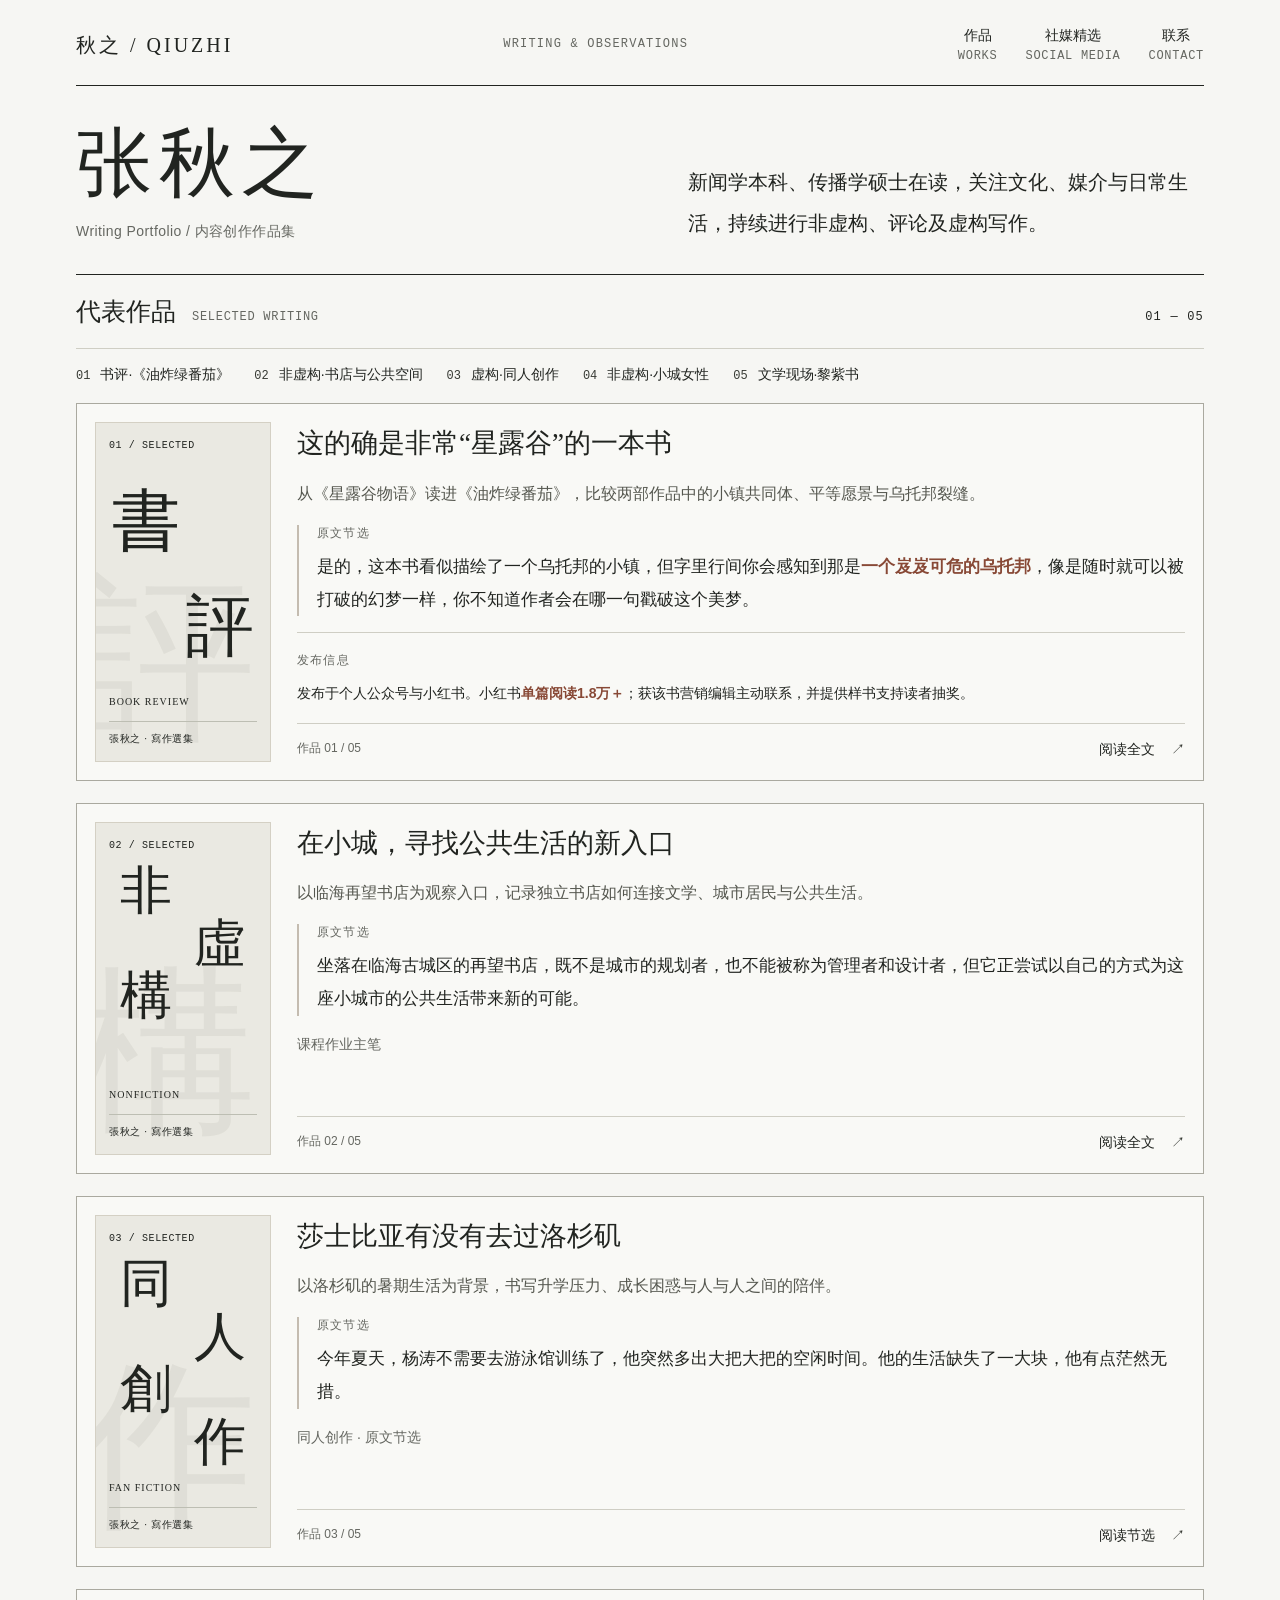
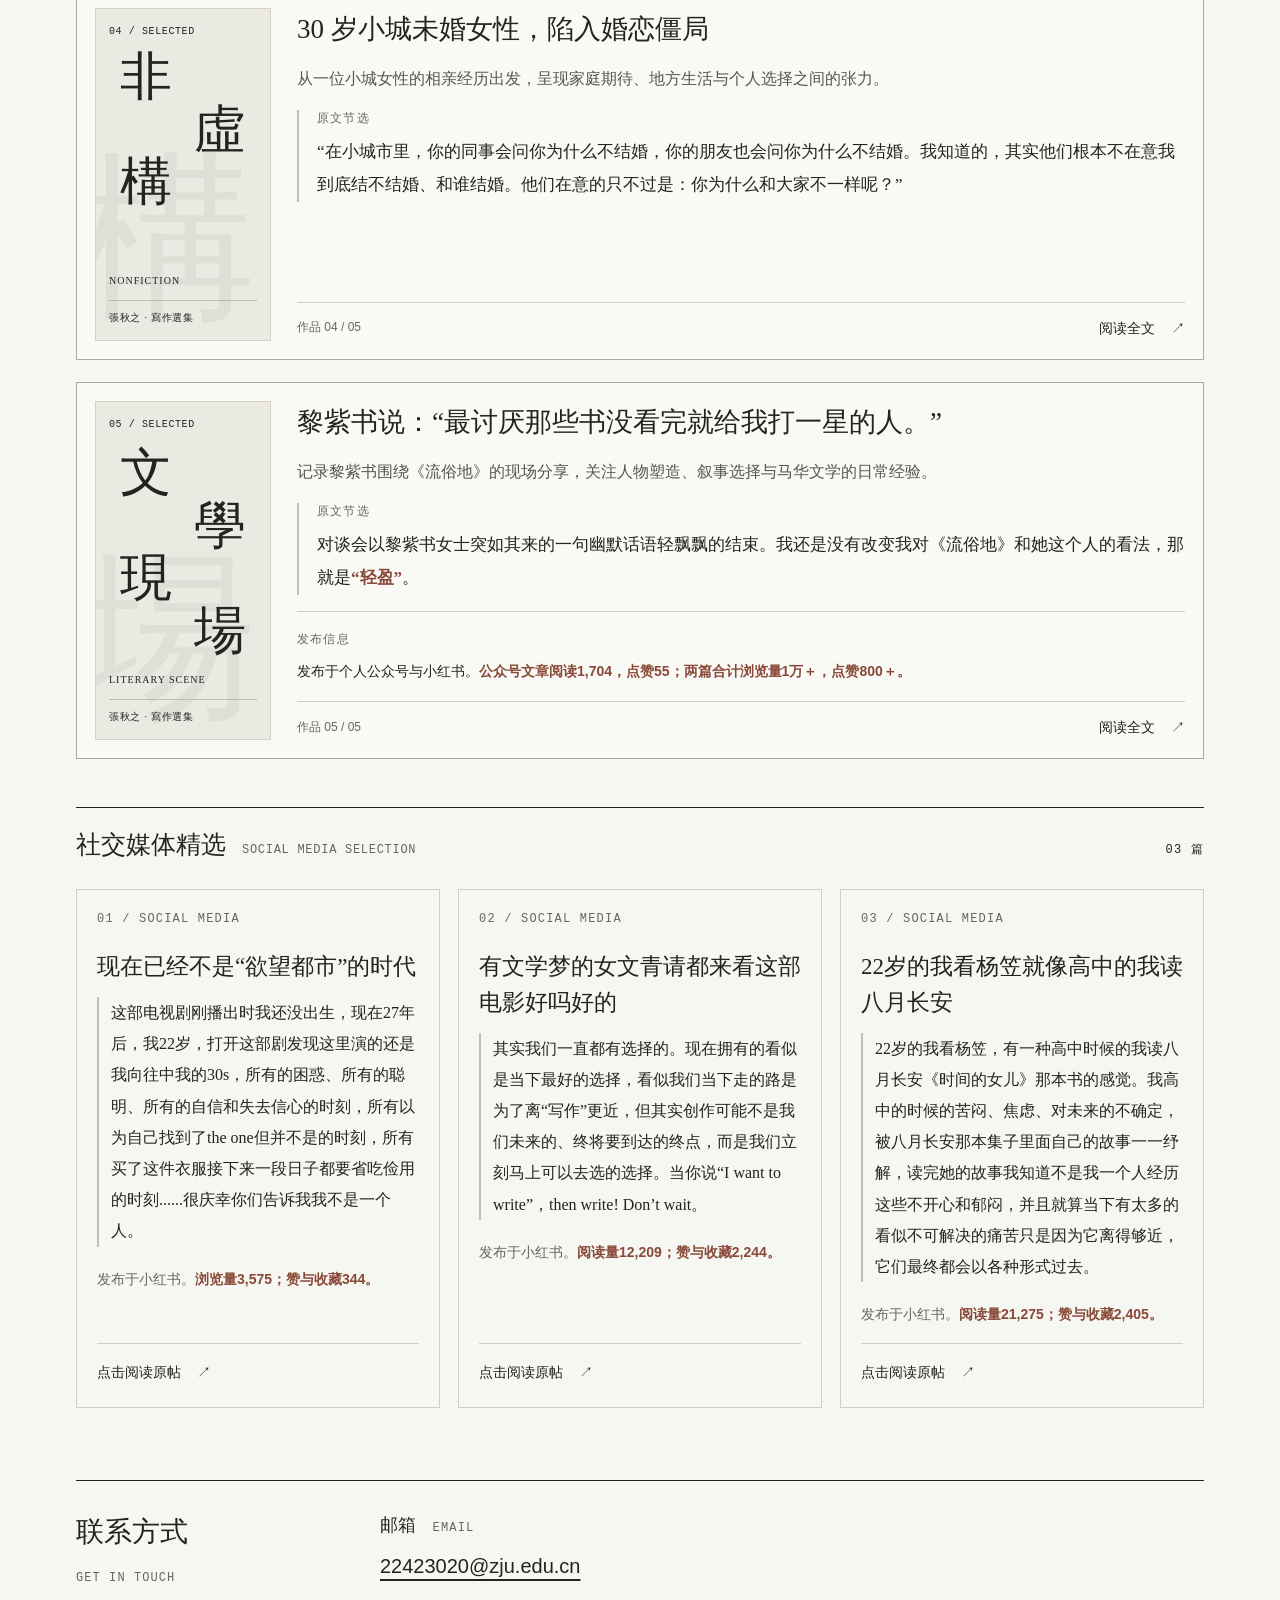
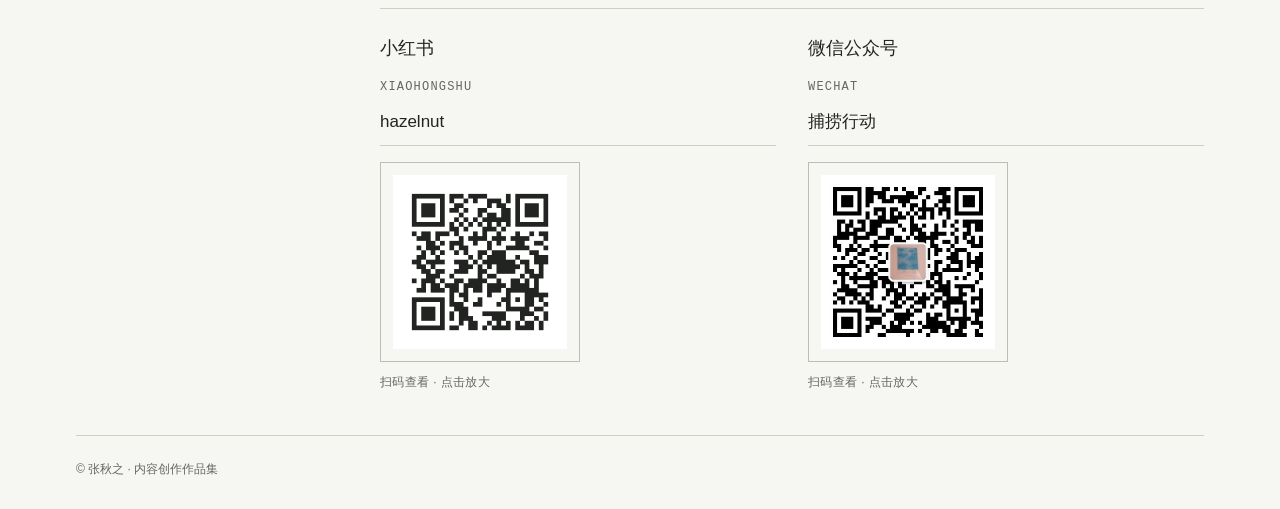
==== index.html @ 48b7fca2 "Update index.html" ====
<!doctype html>
<html lang="zh-CN"><head><meta charset="utf-8"><meta name="viewport" content="width=device-width, initial-scale=1">
<title>张秋之｜内容创作作品集</title><meta name="description" content="新闻学本科、传播学硕士在读，关注文化、媒介与日常生活，持续进行非虚构、评论及虚构写作。">
<meta name="color-scheme" content="light"><meta name="theme-color" content="#f6f6f3">
<link rel="icon" type="image/svg+xml" href="data:image/svg+xml,%3Csvg xmlns='http://www.w3.org/2000/svg' viewBox='0 0 32 32'%3E%3Crect width='32' height='32' fill='%23212420'/%3E%3Ctext x='16' y='23' font-size='23' text-anchor='middle' fill='%23f6f6f3' font-family='serif'%3E秋%3C/text%3E%3C/svg%3E">
<link rel="stylesheet" href="style.css"></head><body>
<a class="skip" href="#main">跳至正文</a><div class="shell"><header class="masthead"><a class="wordmark" href="index.html" aria-label="张秋之，首页">秋之 / QIUZHI</a>
<span class="mast-meta">WRITING &amp; OBSERVATIONS</span><nav class="header-nav" aria-label="主导航"><a href="index.html#works"><span>作品</span><span class="nav-en" lang="en">WORKS</span></a><a href="index.html#social"><span>社媒精选</span><span class="nav-en" lang="en">SOCIAL MEDIA</span></a><a href="index.html#contact"><span>联系</span><span class="nav-en" lang="en">CONTACT</span></a></nav></header>
<main id="main"><section class="hero" aria-labelledby="name"><div><h1 id="name">张秋之</h1><p class="subtitle">Writing Portfolio / 内容创作作品集</p></div><div class="hero-copy"><p class="bio">新闻学本科、传播学硕士在读，关注文化、媒介与日常生活，持续进行非虚构、评论及虚构写作。</p></div></section>
<section id="works" aria-labelledby="works-title"><div class="section-head"><h2 class="section-title" id="works-title">代表作品<span>SELECTED WRITING</span></h2><span class="micro">01 — 05</span></div>
<nav class="index-nav" aria-label="作品目录"><a href="#fried-green-tomatoes"><b>01</b>书评·《油炸绿番茄》</a><a href="#bookstore-public-space"><b>02</b>非虚构·书店与公共空间</a><a href="#fanfiction"><b>03</b>虚构·同人创作</a><a href="#small-town-women"><b>04</b>非虚构·小城女性</a><a href="#li-zishu"><b>05</b>文学现场·黎紫书</a></nav><div class="work-list"><article class="work-card" id="fried-green-tomatoes">
<div class="type-cover count-2" aria-label="書評"><span class="type-number">01 / SELECTED</span><span class="type-ghost" aria-hidden="true">評</span><div class="type-glyphs" aria-hidden="true"><span class="glyph glyph-0">書</span><span class="glyph glyph-1">評</span></div><span class="type-english">BOOK REVIEW</span><span class="type-foot">張秋之 · 寫作選集</span></div>
<div class="card-body"><h3 class="card-title"><a href="articles/fried-green-tomatoes.html">这的确是非常“星露谷”的一本书</a></h3><p class="intro">从《星露谷物语》读进《油炸绿番茄》，比较两部作品中的小镇共同体、平等愿景与乌托邦裂缝。</p><blockquote class="excerpt"><span class="micro">原文节选</span><p>是的，这本书看似描绘了一个乌托邦的小镇，但字里行间你会感知到那是<strong>一个岌岌可危的乌托邦</strong>，像是随时就可以被打破的幻梦一样，你不知道作者会在哪一句戳破这个美梦。</p></blockquote><div class="publication-info"><span class="micro">发布信息</span><p>发布于个人公众号与小红书。小红书<strong>单篇阅读1.8万＋</strong>；获该书营销编辑主动联系，并提供样书支持读者抽奖。</p></div>
<div class="card-bottom"><small>作品 01 / 05</small><a class="read-link" href="articles/fried-green-tomatoes.html">阅读全文 <span aria-hidden="true">↗</span></a></div></div></article><article class="work-card" id="bookstore-public-space">
<div class="type-cover count-3" aria-label="非虛構"><span class="type-number">02 / SELECTED</span><span class="type-ghost" aria-hidden="true">構</span><div class="type-glyphs" aria-hidden="true"><span class="glyph glyph-0">非</span><span class="glyph glyph-1">虛</span><span class="glyph glyph-2">構</span></div><span class="type-english">NONFICTION</span><span class="type-foot">張秋之 · 寫作選集</span></div>
<div class="card-body"><h3 class="card-title"><a href="articles/bookstore-public-space.html">在小城，寻找公共生活的新入口</a></h3><p class="intro">以临海再望书店为观察入口，记录独立书店如何连接文学、城市居民与公共生活。</p><blockquote class="excerpt"><span class="micro">原文节选</span><p>坐落在临海古城区的再望书店，既不是城市的规划者，也不能被称为管理者和设计者，但它正尝试以自己的方式为这座小城市的公共生活带来新的可能。</p></blockquote><p class="work-info">课程作业主笔</p>
<div class="card-bottom"><small>作品 02 / 05</small><a class="read-link" href="articles/bookstore-public-space.html">阅读全文 <span aria-hidden="true">↗</span></a></div></div></article><article class="work-card" id="fanfiction">
<div class="type-cover count-4" aria-label="同人創作"><span class="type-number">03 / SELECTED</span><span class="type-ghost" aria-hidden="true">作</span><div class="type-glyphs" aria-hidden="true"><span class="glyph glyph-0">同</span><span class="glyph glyph-1">人</span><span class="glyph glyph-2">創</span><span class="glyph glyph-3">作</span></div><span class="type-english">FAN FICTION</span><span class="type-foot">張秋之 · 寫作選集</span></div>
<div class="card-body"><h3 class="card-title"><a href="articles/fanfiction.html">莎士比亚有没有去过洛杉矶</a></h3><p class="intro">以洛杉矶的暑期生活为背景，书写升学压力、成长困惑与人与人之间的陪伴。</p><blockquote class="excerpt"><span class="micro">原文节选</span><p>今年夏天，杨涛不需要去游泳馆训练了，他突然多出大把大把的空闲时间。他的生活缺失了一大块，他有点茫然无措。</p></blockquote><p class="work-info">同人创作 · 原文节选</p>
<div class="card-bottom"><small>作品 03 / 05</small><a class="read-link" href="articles/fanfiction.html">阅读节选 <span aria-hidden="true">↗</span></a></div></div></article><article class="work-card" id="small-town-women">
<div class="type-cover count-3" aria-label="非虛構"><span class="type-number">04 / SELECTED</span><span class="type-ghost" aria-hidden="true">構</span><div class="type-glyphs" aria-hidden="true"><span class="glyph glyph-0">非</span><span class="glyph glyph-1">虛</span><span class="glyph glyph-2">構</span></div><span class="type-english">NONFICTION</span><span class="type-foot">張秋之 · 寫作選集</span></div>
<div class="card-body"><h3 class="card-title"><a href="articles/small-town-women.html">30 岁小城未婚女性，陷入婚恋僵局</a></h3><p class="intro">从一位小城女性的相亲经历出发，呈现家庭期待、地方生活与个人选择之间的张力。</p><blockquote class="excerpt"><span class="micro">原文节选</span><p>“在小城市里，你的同事会问你为什么不结婚，你的朋友也会问你为什么不结婚。我知道的，其实他们根本不在意我到底结不结婚、和谁结婚。他们在意的只不过是：你为什么和大家不一样呢？”</p></blockquote>
<div class="card-bottom"><small>作品 04 / 05</small><a class="read-link" href="articles/small-town-women.html">阅读全文 <span aria-hidden="true">↗</span></a></div></div></article><article class="work-card" id="li-zishu">
<div class="type-cover count-4" aria-label="文學現場"><span class="type-number">05 / SELECTED</span><span class="type-ghost" aria-hidden="true">場</span><div class="type-glyphs" aria-hidden="true"><span class="glyph glyph-0">文</span><span class="glyph glyph-1">學</span><span class="glyph glyph-2">現</span><span class="glyph glyph-3">場</span></div><span class="type-english">LITERARY SCENE</span><span class="type-foot">張秋之 · 寫作選集</span></div>
<div class="card-body"><h3 class="card-title"><a href="articles/li-zishu.html">黎紫书说：“最讨厌那些书没看完就给我打一星的人。”</a></h3><p class="intro">记录黎紫书围绕《流俗地》的现场分享，关注人物塑造、叙事选择与马华文学的日常经验。</p><blockquote class="excerpt"><span class="micro">原文节选</span><p>对谈会以黎紫书女士突如其来的一句幽默话语轻飘飘的结束。我还是没有改变我对《流俗地》和她这个人的看法，那就是<strong>“轻盈”</strong>。</p></blockquote><div class="publication-info"><span class="micro">发布信息</span><p>发布于个人公众号与小红书。<strong>公众号文章阅读1,704，点赞55；两篇合计浏览量1万＋，点赞800＋。</strong></p></div>
<div class="card-bottom"><small>作品 05 / 05</small><a class="read-link" href="articles/li-zishu.html">阅读全文 <span aria-hidden="true">↗</span></a></div></div></article></div></section>
<section class="social-section" id="social" aria-labelledby="social-title"><div class="section-head"><h2 class="section-title" id="social-title">社交媒体精选<span>SOCIAL MEDIA SELECTION</span></h2><span class="micro">03 篇</span></div><div class="social-grid"><article class="social-card" id="social-1"><div class="card-meta"><span class="micro">01 / SOCIAL MEDIA</span></div><h3>现在已经不是“欲望都市”的时代</h3><blockquote class="excerpt"><p>这部电视剧刚播出时我还没出生，现在27年后，我22岁，打开这部剧发现这里演的还是我向往中我的30s，所有的困惑、所有的聪明、所有的自信和失去信心的时刻，所有以为自己找到了the one但并不是的时刻，所有买了这件衣服接下来一段日子都要省吃俭用的时刻......很庆幸你们告诉我我不是一个人。</p></blockquote><p class="work-info">发布于小红书。<strong>浏览量3,575；赞与收藏344。</strong></p><div class="social-bottom"><a class="read-link" href="https://xhslink.cn/o/1ef5QkYIQeS" target="_blank" rel="noopener noreferrer">点击阅读原帖 <span aria-hidden="true">↗</span></a></div></article><article class="social-card" id="social-2"><div class="card-meta"><span class="micro">02 / SOCIAL MEDIA</span></div><h3>有文学梦的女文青请都来看这部电影好吗好的</h3><blockquote class="excerpt"><p>其实我们一直都有选择的。现在拥有的看似是当下最好的选择，看似我们当下走的路是为了离“写作”更近，但其实创作可能不是我们未来的、终将要到达的终点，而是我们立刻马上可以去选的选择。当你说“I want to write”，then write! Don’t wait。</p></blockquote><p class="work-info">发布于小红书。<strong>阅读量12,209；赞与收藏2,244。</strong></p><div class="social-bottom"><a class="read-link" href="https://xhslink.cn/o/1PI0noXpx9t" target="_blank" rel="noopener noreferrer">点击阅读原帖 <span aria-hidden="true">↗</span></a></div></article><article class="social-card" id="social-3"><div class="card-meta"><span class="micro">03 / SOCIAL MEDIA</span></div><h3>22岁的我看杨笠就像高中的我读八月长安</h3><blockquote class="excerpt"><p>22岁的我看杨笠，有一种高中时候的我读八月长安《时间的女儿》那本书的感觉。我高中的时候的苦闷、焦虑、对未来的不确定，被八月长安那本集子里面自己的故事一一纾解，读完她的故事我知道不是我一个人经历这些不开心和郁闷，并且就算当下有太多的看似不可解决的痛苦只是因为它离得够近，它们最终都会以各种形式过去。</p></blockquote><p class="work-info">发布于小红书。<strong>阅读量21,275；赞与收藏2,405。</strong></p><div class="social-bottom"><a class="read-link" href="https://xhslink.cn/o/9v8xvOxa5XK" target="_blank" rel="noopener noreferrer">点击阅读原帖 <span aria-hidden="true">↗</span></a></div></article></div></section>
<section class="contact" id="contact" aria-labelledby="contact-title"><div class="contact-heading"><h2 id="contact-title">联系方式</h2><span class="about-label">GET IN TOUCH</span></div><div class="contact-content"><div class="contact-email"><h3>邮箱 <span class="micro">EMAIL</span></h3><a class="email-link" href="mailto:22423020@zju.edu.cn">22423020@zju.edu.cn</a></div><div class="contact-socials"><figure class="contact-social"><figcaption><h3>小红书</h3><span class="micro">XIAOHONGSHU</span><p class="contact-account">hazelnut</p></figcaption><a class="qr-image" href="assets/contact/xiaohongshu.png" target="_blank" rel="noopener" aria-label="查看小红书二维码原图"><img src="assets/contact/xiaohongshu.png" alt="张秋之的小红书二维码" width="180" height="180" loading="lazy"></a><p class="qr-hint">扫码查看 · 点击放大</p></figure><figure class="contact-social"><figcaption><h3>微信公众号</h3><span class="micro">WECHAT</span><p class="contact-account">捕捞行动</p></figcaption><a class="qr-image" href="assets/contact/wechat.jpg" target="_blank" rel="noopener" aria-label="查看微信公众号二维码原图"><img src="assets/contact/wechat.jpg" alt="张秋之的微信公众号二维码" width="180" height="180" loading="lazy"></a><p class="qr-hint">扫码查看 · 点击放大</p></figure></div></div></section></main><footer><span>© 张秋之 · 内容创作作品集</span></footer></div></body></html>
---- style.css ----
/* 张秋之 · Writing Portfolio */
:root{--paper:#f6f6f3;--ink:#212420;--muted:#656761;--line:#cfcec4;--red:#373a34;--serif:"Songti SC","Noto Serif CJK SC","Source Han Serif SC","STSong",serif;--sans:"PingFang SC","Microsoft YaHei",sans-serif}
*{box-sizing:border-box}html{scroll-padding-top:24px}body{margin:0;background:var(--paper);color:var(--ink);font:16px/1.8 var(--sans);-webkit-font-smoothing:antialiased}a{color:inherit;text-decoration:none}a:hover{color:var(--red)}a:focus-visible,summary:focus-visible{outline:2px solid var(--red);outline-offset:6px}::selection{background:#d9ddce}button,a,summary{-webkit-tap-highlight-color:transparent}.shell{max-width:1240px;margin:auto;padding:0 56px}.skip{position:absolute;left:16px;top:-90px;padding:8px 14px;background:var(--ink);color:white;z-index:10}.skip:focus{top:12px}.masthead{display:flex;justify-content:space-between;gap:24px;align-items:center;border-bottom:1px solid var(--ink);padding:25px 0 20px}.wordmark{font-family:var(--serif);font-size:20px;letter-spacing:.15em}.mast-meta,.eyebrow,.micro{font:12px/1.6 "Courier New",var(--sans);letter-spacing:.1em}.mast-meta{color:var(--muted)}.header-nav{display:flex;gap:28px;font-size:14px}.hero{display:grid;grid-template-columns:1.1fr 1fr;gap:64px;padding:68px 0 61px;align-items:end}.eyebrow{color:var(--red);margin:0 0 23px}.hero h1{font-family:var(--serif);font-size:clamp(62px,7.8vw,100px);font-weight:500;line-height:1.25;letter-spacing:.09em;margin:0 0 20px}.subtitle{font-size:14px;letter-spacing:.03em;margin:0;color:var(--muted)}.hero-copy{padding-bottom:5px}.bio{font-family:var(--serif);font-size:20px;line-height:2.05;margin:0;max-width:27em}.interests{display:flex;flex-wrap:wrap;gap:18px;margin-top:28px;font-size:12px;color:var(--muted);letter-spacing:.15em}.interests span+span:before{content:"/";padding-right:18px;color:#a7a69d}.section-head{border-top:1px solid var(--ink);display:flex;align-items:baseline;justify-content:space-between;gap:24px;padding:19px 0}.section-title{font-family:var(--serif);font-size:25px;font-weight:500;margin:0}.section-title span{font-family:"Courier New",monospace;font-size:12px;letter-spacing:.06em;color:var(--muted);margin-left:16px}.index-nav{display:flex;gap:10px 24px;flex-wrap:wrap;border-top:1px solid var(--line);padding:18px 0 24px;font-size:14px}.index-nav a{display:flex;gap:10px;align-items:baseline}.index-nav b{font:12px "Courier New",monospace;color:var(--red)}.preview-note{font-size:13px;color:var(--muted);margin:0 0 22px}.preview-note span{display:inline-block;background:#e7e7e0;color:#51534b;padding:1px 7px;margin-right:8px}.work-list{display:grid;gap:28px}.work-card{border:1px solid #aaa99f;display:grid;grid-template-columns:250px minmax(0,1fr);padding:22px;gap:32px;background:#f9f9f6;scroll-margin-top:24px}.cover{min-height:310px;align-self:stretch;background:#e5e5de;display:flex;flex-direction:column;padding:20px 22px;position:relative;justify-content:space-between;border:1px solid #d4d0c4}.cover-top{display:flex;justify-content:space-between;font:12px/1.5 "Courier New",monospace;letter-spacing:.08em;color:#55574f}.cover-mark{font-family:var(--serif);font-size:120px;line-height:1.3;font-weight:400;align-self:center;color:#4b4c43}.cover-foot{border-top:1px solid #a5a498;padding-top:12px;font-size:12px;letter-spacing:.16em}.cover-2{background:#dedfdc}.cover-3{background:#e8e7e2}.cover-4{background:#e0e1df}.card-body{min-width:0;display:flex;flex-direction:column}.card-meta{display:flex;gap:16px;flex-wrap:wrap;align-items:center;font-size:12px;color:var(--muted);margin:0 0 12px}.category{color:var(--red);font-size:13px}.card-title{font-family:var(--serif);font-size:27px;font-weight:500;line-height:1.6;margin:0 0 10px;overflow-wrap:anywhere}.card-title a:hover{text-decoration:underline;text-decoration-thickness:1px;text-underline-offset:6px}.intro{font-size:15px;line-height:1.95;color:#55574f;margin:0 0 20px}.excerpt{border-left:2px solid #c4bcb0;padding-left:18px;margin:0 0 20px}.excerpt .micro{display:block;color:var(--muted);font-size:12px;margin-bottom:6px}.excerpt p{font-family:var(--serif);font-size:17px;line-height:1.95;margin:0}.work-details{border-top:1px solid var(--line);font-size:14px;color:var(--muted)}summary{cursor:pointer;padding:11px 0;list-style:none;display:flex;justify-content:space-between;align-items:center;gap:15px}summary::-webkit-details-marker{display:none}summary:after{content:"+";font:20px var(--serif);color:var(--red)}details[open] summary:after{content:"−"}.notes{display:grid;grid-template-columns:80px minmax(0,1fr);gap:10px 18px;margin:9px 0 18px;font-size:14px;line-height:1.9}.notes dt{color:var(--ink)}.notes dd{margin:0;overflow-wrap:anywhere}.card-bottom{border-top:1px solid var(--line);padding-top:13px;margin-top:auto;display:flex;justify-content:space-between;gap:14px;align-items:center}.card-bottom small{font-size:12px;color:var(--muted)}.read-link{font-size:14px;white-space:nowrap}.read-link span{margin-left:12px;color:var(--red)}.about{margin:72px 0 0;padding:30px 0 38px;border-top:1px solid var(--ink);display:grid;grid-template-columns:250px minmax(0,1fr);gap:54px}.about h2{font:500 28px/1.5 var(--serif);margin:0 0 9px}.about .bio{font-size:18px}.about-label{color:var(--muted);font:12px "Courier New",monospace;letter-spacing:.09em}footer{display:flex;justify-content:space-between;gap:20px;border-top:1px solid var(--line);padding:23px 0 28px;font-size:12px;color:var(--muted)}.back-link{font-size:14px}.reader{max-width:760px;margin:0 auto;padding:55px 0 70px}.reader-head{border-bottom:1px solid var(--line);padding-bottom:29px}.reader h1{font:500 clamp(29px,4.2vw,43px)/1.55 var(--serif);margin:16px 0;overflow-wrap:anywhere}.reader .deck{font:19px/2 var(--serif);color:var(--muted);margin:0}.reader-meta{margin:28px 0;padding:22px 24px;background:#eeede7}.reader-meta .notes{margin:0}.reader-section{margin:36px 0}.reader-section h2{font:500 23px/1.6 var(--serif);margin:0 0 20px}.prose{font-family:var(--serif);font-size:19px;line-height:2.05;overflow-wrap:anywhere;line-break:strict;text-align:justify}.prose p{margin:0 0 1.5em}.empty-text{color:var(--muted);font:16px/2 var(--sans);border-left:2px solid var(--line);padding-left:20px}.reader-end{display:flex;justify-content:space-between;flex-wrap:wrap;gap:16px;border-top:1px solid var(--line);padding-top:24px;margin-top:48px;font-size:14px}.external-link{display:inline-block;border-bottom:1px solid var(--red);font-size:15px;color:var(--red);margin-top:14px}
@media(min-width:1400px){.hero{padding-top:78px;padding-bottom:73px}}
@media(max-width:900px){.shell{padding:0 30px}.mast-meta{display:none}.hero{gap:36px;padding:50px 0}.bio{font-size:18px}.work-card{grid-template-columns:190px minmax(0,1fr);gap:24px;padding:18px}.cover{min-height:300px;padding:16px}.cover-mark{font-size:98px}.card-title{font-size:24px}.about{grid-template-columns:190px minmax(0,1fr);gap:42px}.section-title span{display:block;margin:5px 0 0}}
@media(max-width:620px){.shell{padding:0 22px}.masthead{padding:19px 0 16px}.header-nav{gap:20px;font-size:13px}.wordmark{font-size:18px}.hero{grid-template-columns:1fr;gap:28px;padding:38px 0 36px}.hero h1{font-size:64px;margin-bottom:15px}.eyebrow{margin-bottom:17px}.subtitle{font-size:13px}.hero-copy{padding:0}.bio{font-size:17px;line-height:2}.interests{margin-top:17px}.section-head{align-items:center;padding:17px 0}.section-title{font-size:23px}.index-nav{display:grid;grid-template-columns:1fr 1.5fr;gap:10px 13px;font-size:12px;padding:15px 0 20px}.index-nav a{gap:6px}.preview-note{font-size:12px;line-height:1.9}.work-list{gap:22px}.work-card{grid-template-columns:1fr;padding:16px;gap:20px}.cover{min-height:0;height:155px;padding:14px 18px;display:grid;grid-template-columns:1fr 100px;grid-template-rows:1fr 1fr;gap:14px}.cover-top{display:block;align-self:start}.cover-top span{display:block;margin-bottom:5px}.cover-mark{grid-column:2;grid-row:1/3;font-size:88px;text-align:center}.cover-foot{align-self:end;font-size:11px;padding-top:8px}.card-meta{margin-bottom:9px;gap:10px}.card-title{font-size:24px;line-height:1.55}.intro{font-size:14px;margin-bottom:18px}.excerpt p{font-size:16px}.excerpt{padding-left:14px}.work-details{font-size:13px}.notes{grid-template-columns:1fr;gap:3px;font-size:14px}.notes dd{margin-bottom:10px}.card-bottom{padding-top:12px}.card-bottom small{font-size:11px}.read-link{font-size:13px}.read-link span{margin-left:5px}.about{grid-template-columns:1fr;gap:22px;margin-top:45px;padding:25px 0 30px}.about .bio{font-size:17px}footer{font-size:11px;flex-wrap:wrap;gap:10px}.reader{padding:33px 0 44px}.reader .deck{font-size:17px}.reader-meta{padding:18px}.reader .notes dt{margin-top:5px}.prose{font-size:18px;line-height:2}.reader h1{font-size:30px}.reader-end{font-size:13px}}
@media(prefers-reduced-motion:reduce){html{scroll-behavior:auto}}
@media print{body{background:white;color:black}.shell{max-width:none;padding:0}.header-nav,.index-nav,.skip,.read-link,.back-link,.reader-end{display:none}.hero{padding:24px 0}.work-card{break-inside:avoid}.reader{max-width:none;padding:20px 0}.prose{font-size:12pt}.reader-meta{background:none}footer{font-size:9pt}}

/* 联系方式：保留二维码原图与留白，不裁切。 */
.contact{margin-top:72px;padding:30px 0 42px;border-top:1px solid var(--ink);display:grid;grid-template-columns:250px minmax(0,1fr);gap:54px}.contact h2{font:500 28px/1.5 var(--serif);margin:0 0 9px}.contact h3{font:500 18px/1.6 var(--serif);margin:0 0 8px}.contact-email{padding-bottom:24px;border-bottom:1px solid var(--line)}.contact-email h3 .micro{margin-left:12px;color:var(--muted)}.email-link{font-size:20px;text-decoration:underline;text-underline-offset:6px;overflow-wrap:anywhere}.contact-pending{color:var(--muted);font-size:16px;margin:0}.contact-socials{display:grid;grid-template-columns:repeat(2,minmax(0,1fr));gap:32px;margin-top:25px}.contact-social{margin:0;min-width:0}.contact-social figcaption{margin-bottom:16px}.contact-social figcaption .micro{color:var(--muted)}.qr-image,.qr-placeholder{width:180px;max-width:100%;aspect-ratio:1;border:1px solid var(--line);background:white;display:flex;align-items:center;justify-content:center}.qr-image img{display:block;width:100%;height:100%;object-fit:contain}.qr-placeholder{background:transparent;color:var(--muted);font-size:14px}.qr-hint{margin:10px 0 0;font-size:12px;color:var(--muted)}
@media(max-width:900px){.contact{grid-template-columns:190px minmax(0,1fr);gap:42px}.contact-socials{gap:20px}}
@media(max-width:620px){.contact{grid-template-columns:1fr;gap:24px;margin-top:45px;padding:25px 0 30px}.contact-socials{gap:18px}.contact h3{font-size:17px}.contact .micro{font-size:12px}.email-link{font-size:18px}.qr-placeholder{font-size:12px}}

/* 双语顶部导航 */
.header-nav a{display:flex;flex-direction:column;align-items:center;gap:2px;line-height:1.5}.header-nav .nav-en{font:12px/1.4 "Courier New",monospace;letter-spacing:.06em;color:var(--muted)}

/* 在现有出版物版式上压缩首屏，主文案字号不缩小。 */
.hero{padding:32px 0 30px;gap:44px}.hero h1{font-size:clamp(54px,6vw,76px);margin-bottom:10px;line-height:1.2}.hero-copy{padding-bottom:0}.section-head{padding:14px 0}.index-nav{gap:10px 24px;padding:13px 0 16px}.preview-note{margin-bottom:16px}.work-list{gap:22px}.work-card{grid-template-columns:176px minmax(0,1fr);gap:26px;padding:18px}.cover{min-height:220px;padding:16px}.cover-top{display:block;font-size:12px}.cover-top span{display:block}.cover-top span+span{margin-top:5px}.cover-mark{font-size:84px}.cover-foot{font-size:12px;letter-spacing:.06em}.cover-5{background:#e5e3dc}.card-title{margin-bottom:12px}.card-meta{margin-bottom:8px}.card-body .intro{font-size:16px;margin-bottom:16px}.card-body .excerpt{margin-bottom:16px}.card-body .excerpt p{font-size:17px}.work-info{font-size:14px;line-height:1.8;color:var(--muted);margin:0 0 16px}.reading-unavailable{font-size:13px;color:var(--muted)}.social-section{margin-top:48px}.social-grid{display:grid;grid-template-columns:repeat(3,minmax(0,1fr));gap:18px;margin-top:8px}.social-card{display:flex;flex-direction:column;min-height:180px;border:1px solid var(--line);padding:20px}.social-card>.micro{color:var(--muted)}.social-card h3{font:500 23px/1.55 var(--serif);margin:12px 0}.social-card .intro{font-size:16px}.social-card .excerpt{padding-left:12px}.social-card .excerpt p{font-size:16px}.social-bottom{margin-top:auto;padding-top:14px;border-top:1px solid var(--line)}.prose strong,.excerpt strong{font-weight:700}.prose figure{margin:28px 0}.prose img{display:block;max-width:100%;height:auto;margin:auto}.prose figcaption{font:14px/1.8 var(--sans);color:var(--muted);text-align:center;margin-top:10px}.prose h2{font-size:26px}.prose h3{font-size:22px}.reader-head .card-meta{margin-top:28px}
@media(max-width:900px){.hero{gap:28px;padding:28px 0}.work-card{grid-template-columns:150px minmax(0,1fr);gap:22px}.cover{padding:13px;min-height:210px}.cover-mark{font-size:76px}.social-grid{gap:12px}.social-card{padding:16px}}
@media(max-width:620px){.hero{gap:18px;padding:24px 0}.hero h1{font-size:54px;margin-bottom:10px}.hero .bio{font-size:17px;line-height:1.9}.index-nav{display:flex;gap:8px 18px;font-size:13px;padding:12px 0}.section-title span{display:inline-block;margin:0 0 0 10px;font-size:12px}.section-head{gap:12px}.section-title{font-size:22px}.preview-note{line-height:1.7;margin-bottom:14px}.work-card{grid-template-columns:1fr;padding:15px;gap:16px}.cover{height:90px;min-height:0;padding:10px 14px;grid-template-columns:1fr 65px;gap:6px}.cover-top{font-size:12px}.cover-top span+span{margin-top:2px}.cover-mark{font-size:58px}.cover-foot{font-size:12px;padding-top:4px;letter-spacing:0}.card-title{font-size:24px;margin-bottom:10px}.social-grid{grid-template-columns:1fr;gap:14px}.social-card{min-height:130px;padding:18px}.social-section{margin-top:36px}.social-section .section-title span{display:block;margin:4px 0 0}.contact{margin-top:36px}}

.prose{white-space:normal}.prose p{white-space:pre-wrap}.prose em{font-style:italic}.prose img{width:auto;height:auto;max-height:900px}.prose figure a{display:block}.source-caption,.selection-note{font:14px/1.9 var(--sans);color:var(--muted)}.source-caption{text-align:center}.reader h1 strong{font-weight:700}.reader .card-meta{font-size:14px}.reader .prose h2{margin-top:2em;margin-bottom:1em}.reader .prose h2:first-child{margin-top:0}.reader-section>h2{color:var(--muted);font:14px/1.6 var(--sans);letter-spacing:.08em;margin-bottom:28px}.prose figcaption{white-space:pre-wrap}
@media(max-width:360px){.masthead{gap:12px}.wordmark{font-size:14px;letter-spacing:.08em;white-space:nowrap}.header-nav{gap:14px}}

.publication-info{border-top:1px solid var(--line);padding-top:12px;margin-bottom:16px}.publication-info>.micro{color:var(--muted)}.publication-info p{margin:6px 0 0;font:14px/1.9 var(--sans);color:var(--ink)}.publication-info strong{font-weight:600}

/* Short editorial cover titles and warm emphasis for existing bold text. */
.cover-mark{font-size:56px;letter-spacing:.06em;white-space:nowrap}
.prose strong,.excerpt strong,.publication-info strong,.reader-meta strong{font-weight:700;color:#884936}
@media(max-width:900px){.cover-mark{font-size:48px}}
@media(max-width:620px){.cover-mark{font-size:28px;letter-spacing:.04em}}

/* Approved editorial category covers. */
.type-cover{position:relative;overflow:hidden;min-height:290px;align-self:stretch;border:1px solid #d4d0c4;background:#eae9e2;color:var(--ink)}
.type-number{position:absolute;top:15px;left:13px;font:10px/1.5 "Courier New",monospace;letter-spacing:.06em;z-index:2}
.type-ghost{position:absolute;font:180px/1 var(--serif);color:rgba(80,82,71,.07);left:-20px;bottom:10px;user-select:none}
.type-glyphs{position:absolute;top:55px;left:10px;right:10px;height:215px;font-family:var(--serif);font-weight:500}
.glyph{position:absolute;font-size:78px;line-height:1.1}.glyph-0{left:4px;top:0}.glyph-1{right:0;top:90px}
.type-english{position:absolute;left:16px;bottom:54px;font:10px/1.4 Georgia,serif;letter-spacing:.1em;z-index:2}.type-foot{position:absolute;left:13px;right:13px;bottom:14px;border-top:1px solid #bdbeb3;padding-top:9px;font-size:10px;letter-spacing:.06em}
.count-3 .glyph{font-size:61px}.count-3 .glyph-0{left:0;top:0}.count-3 .glyph-1{right:0;top:62px}.count-3 .glyph-2{left:9px;top:132px}
.count-4 .glyph{font-size:55px}.count-4 .glyph-0{left:0;top:0}.count-4 .glyph-1{right:0;top:42px}.count-4 .glyph-2{left:4px;top:93px}.count-4 .glyph-3{right:0;top:141px}
@media(max-width:900px) and (min-width:621px){.glyph{font-size:65px}.count-3 .glyph{font-size:55px}.count-4 .glyph{font-size:49px}}
@media(max-width:620px){.type-cover{height:146px;min-height:0}.type-number{top:12px;left:12px}.type-glyphs{left:auto;right:16px;top:14px;width:148px;height:110px}.glyph{font-size:58px}.glyph-0{left:0;top:0}.glyph-1{right:0;top:47px}.type-english{left:12px;bottom:55px;max-width:95px}.type-foot{bottom:12px;left:12px;right:auto}.type-ghost{font-size:130px;left:12px;bottom:-15px}.count-3 .glyph{font-size:45px}.count-3 .glyph-0{left:0;top:0}.count-3 .glyph-1{left:47px;top:29px}.count-3 .glyph-2{left:95px;top:60px}.count-4 .glyph{font-size:40px}.count-4 .glyph-0{left:0;top:0}.count-4 .glyph-1{left:43px;top:18px}.count-4 .glyph-2{left:65px;top:57px}.count-4 .glyph-3{left:109px;top:75px}}
/* Each cover element has its own row; staggered glyphs stay inside their track. */
.type-cover{display:grid;grid-template-rows:auto minmax(210px,1fr) auto auto;gap:12px;padding:15px 13px;min-height:330px}
.type-number,.type-english,.type-foot{position:relative;inset:auto;z-index:2}
.type-glyphs{position:relative;inset:auto;height:210px;min-width:0;align-self:center;display:grid;grid-template-columns:1fr 1fr;grid-template-rows:repeat(4,1fr)}
.type-glyphs .glyph{position:static;inset:auto;line-height:1;font-size:68px;align-self:center;justify-self:center}
.type-glyphs .glyph-0{grid-column:1;grid-row:1/3}.type-glyphs .glyph-1{grid-column:2;grid-row:3/5}
.count-3 .type-glyphs,.count-4 .type-glyphs{grid-template-rows:repeat(4,1fr)}
.count-3 .type-glyphs .glyph,.count-4 .type-glyphs .glyph{font-size:52px}
.count-3 .glyph-0,.count-4 .glyph-0{grid-column:1;grid-row:1}.count-3 .glyph-1,.count-4 .glyph-1{grid-column:2;grid-row:2}.count-3 .glyph-2,.count-4 .glyph-2{grid-column:1;grid-row:3}.count-4 .glyph-3{grid-column:2;grid-row:4}
.type-english{font-size:10px;max-width:none;line-height:1.5}.type-foot{font-size:10px;line-height:1.5;padding-top:9px}.type-ghost{pointer-events:none;z-index:0}
@media(max-width:900px) and (min-width:621px){.type-glyphs .glyph{font-size:57px}.count-3 .type-glyphs .glyph,.count-4 .type-glyphs .glyph{font-size:47px}}
@media(max-width:620px){.type-cover{height:auto;min-height:0;grid-template-columns:1fr;grid-template-rows:auto 104px auto auto;gap:9px;padding:12px}.type-glyphs{width:100%;height:104px;grid-template-columns:repeat(4,1fr);grid-template-rows:1fr 1fr}.type-glyphs .glyph{font-size:44px}.type-glyphs .glyph-0{grid-column:2;grid-row:1}.type-glyphs .glyph-1{grid-column:3;grid-row:2}.count-3 .type-glyphs,.count-4 .type-glyphs{grid-template-rows:1fr 1fr}.count-3 .type-glyphs .glyph,.count-4 .type-glyphs .glyph{font-size:40px}.count-3 .glyph-0,.count-4 .glyph-0{grid-column:1;grid-row:1}.count-3 .glyph-1,.count-4 .glyph-1{grid-column:2;grid-row:2}.count-3 .glyph-2,.count-4 .glyph-2{grid-column:3;grid-row:1}.count-4 .glyph-3{grid-column:4;grid-row:2}.type-number,.type-english,.type-foot{inset:auto;max-width:none}.type-foot{padding-top:8px}}

/* Approved reading layout, limited to the first and third articles. */
.reader.reading-refined{max-width:720px;margin-inline:auto}.reading-refined .reader-head{max-width:700px}.reading-refined .prose{max-width:680px;margin-inline:auto;font-size:18px;line-height:2.05}.reading-refined .prose p{margin:0 0 1.25em}.reading-refined .prose figure{max-width:480px;margin:24px auto 28px}.reading-refined .prose figure a{display:block}.reading-refined .prose img{display:block;width:auto;height:auto;max-width:100%;max-height:380px;object-fit:contain;margin:0 auto}.reading-refined .prose figcaption{font-size:13px;line-height:1.8;margin-top:9px}.reader.reading-refined .prose h2{font-size:25px;line-height:1.6;margin-top:1.8em;margin-bottom:.8em}.reader.reading-refined .prose h3{font-size:21px;line-height:1.7}
@media(max-width:620px){.reading-refined .prose{font-size:18px;line-height:2}.reading-refined .prose figure{max-width:100%;margin:20px auto 24px}.reading-refined .prose img{max-height:260px;max-width:100%}.reader.reading-refined h1{font-size:28px;line-height:1.55}.reader.reading-refined .deck{line-height:1.9}}

/* Text-led social posts retain the original page artwork at a readable width. */
.original-image-article .prose{max-width:620px;margin-inline:auto}.original-image-article .prose figure{margin:20px auto}.original-image-article .prose img{width:100%;height:auto;max-height:none}.original-image-article .reader-section{margin-top:28px}

.post-qr{margin:0;display:flex;align-items:center;gap:14px}.post-qr img{display:block;width:112px;height:112px;object-fit:contain;background:white}.post-qr figcaption{font-size:12px;line-height:1.8;color:var(--muted)}

.post-qr-pending{flex:0 0 112px;width:112px;height:112px;border:1px dashed var(--line);display:flex;align-items:center;justify-content:center;color:var(--muted);font-size:12px;background:var(--paper)}

/* Matched contact frames; original WeChat code and avatar remain intact. */
.contact .qr-image{width:200px;padding:12px;background:var(--paper);border:1px solid #bdbeb3}.contact .qr-image img{background:#fff;image-rendering:auto}.contact-social figcaption{border-bottom:1px solid var(--line);padding-bottom:10px}.contact .qr-hint{letter-spacing:.03em}
@media(max-width:620px){.contact .qr-image{padding:8px;width:180px}}

/* Three bilingual navigation items remain readable on small screens. */
@media(max-width:620px){.masthead{flex-wrap:wrap;gap:14px}.header-nav{gap:18px;flex-wrap:wrap}.header-nav a{white-space:nowrap}.header-nav .nav-en{font-size:10px}}

.contact-account{font:17px/1.6 var(--sans);margin:8px 0 0;color:var(--ink)}.social-card .work-info strong{font-weight:700;color:#884936}
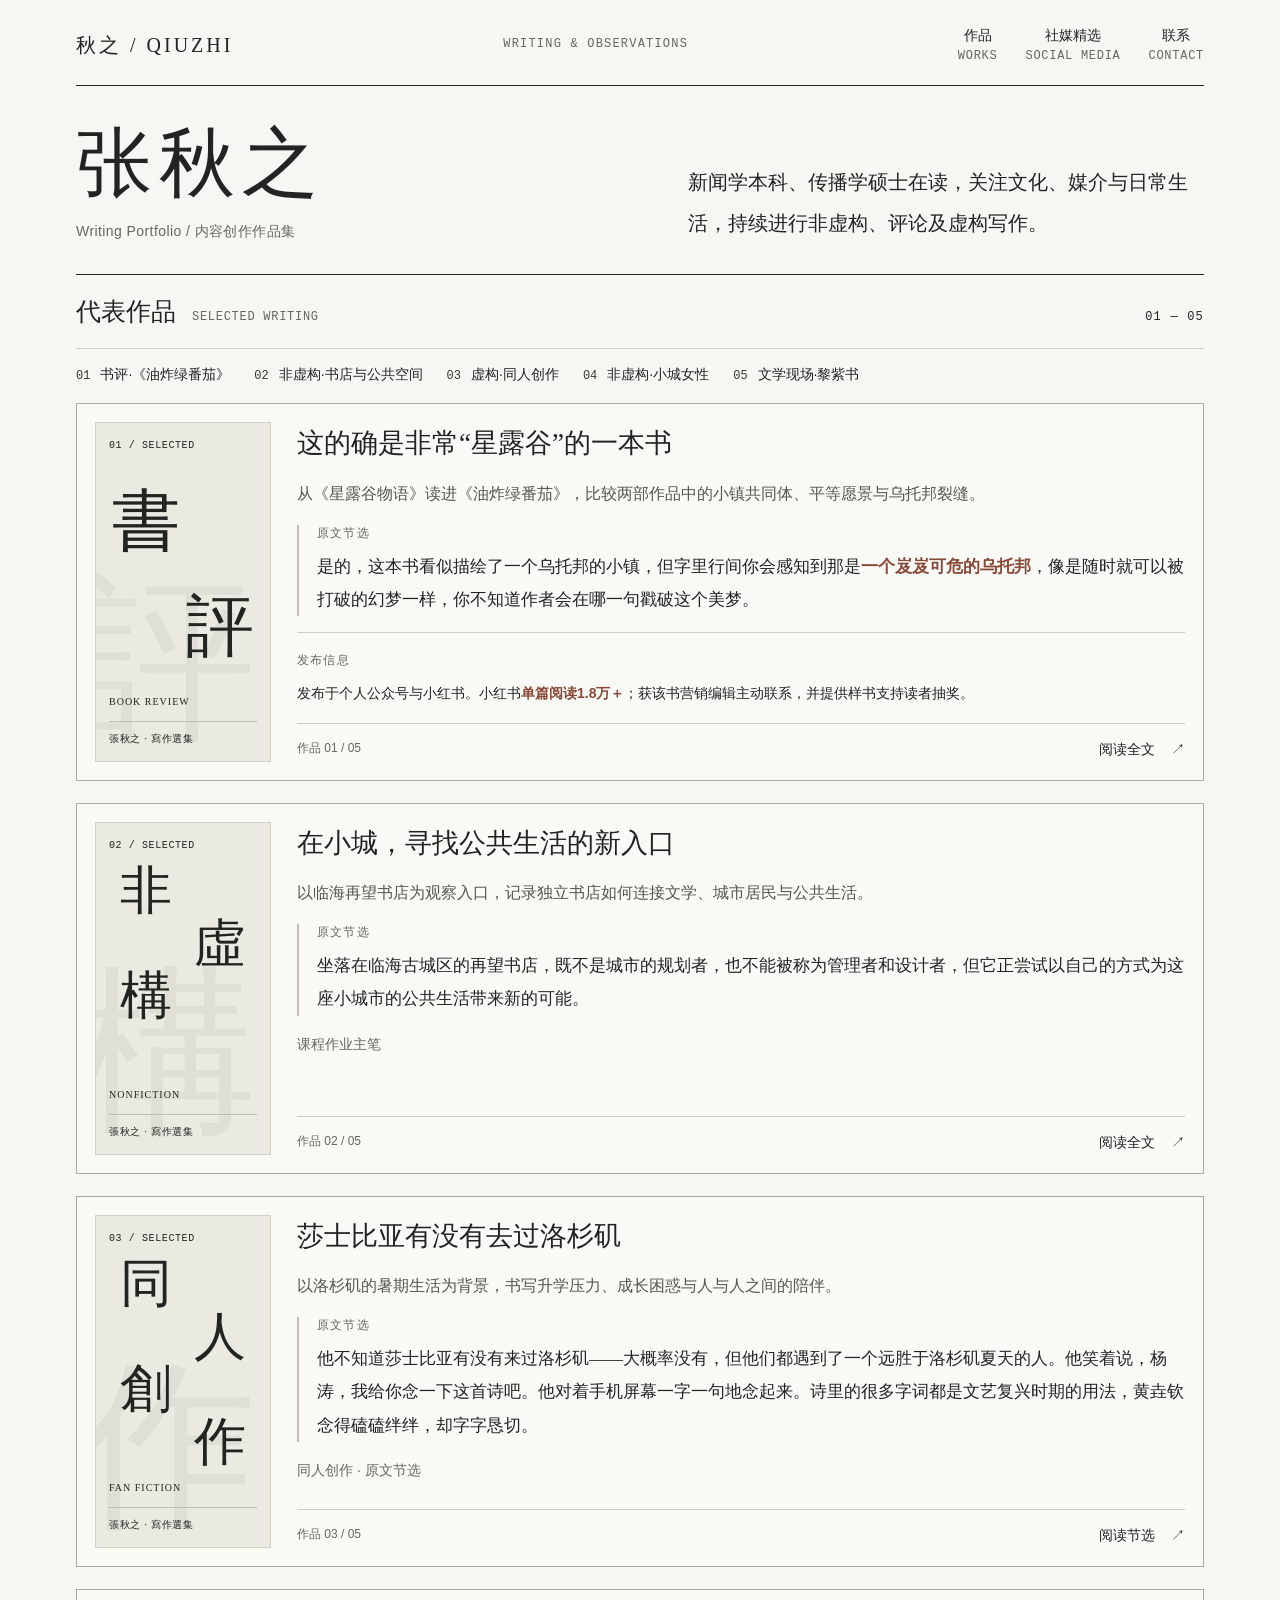
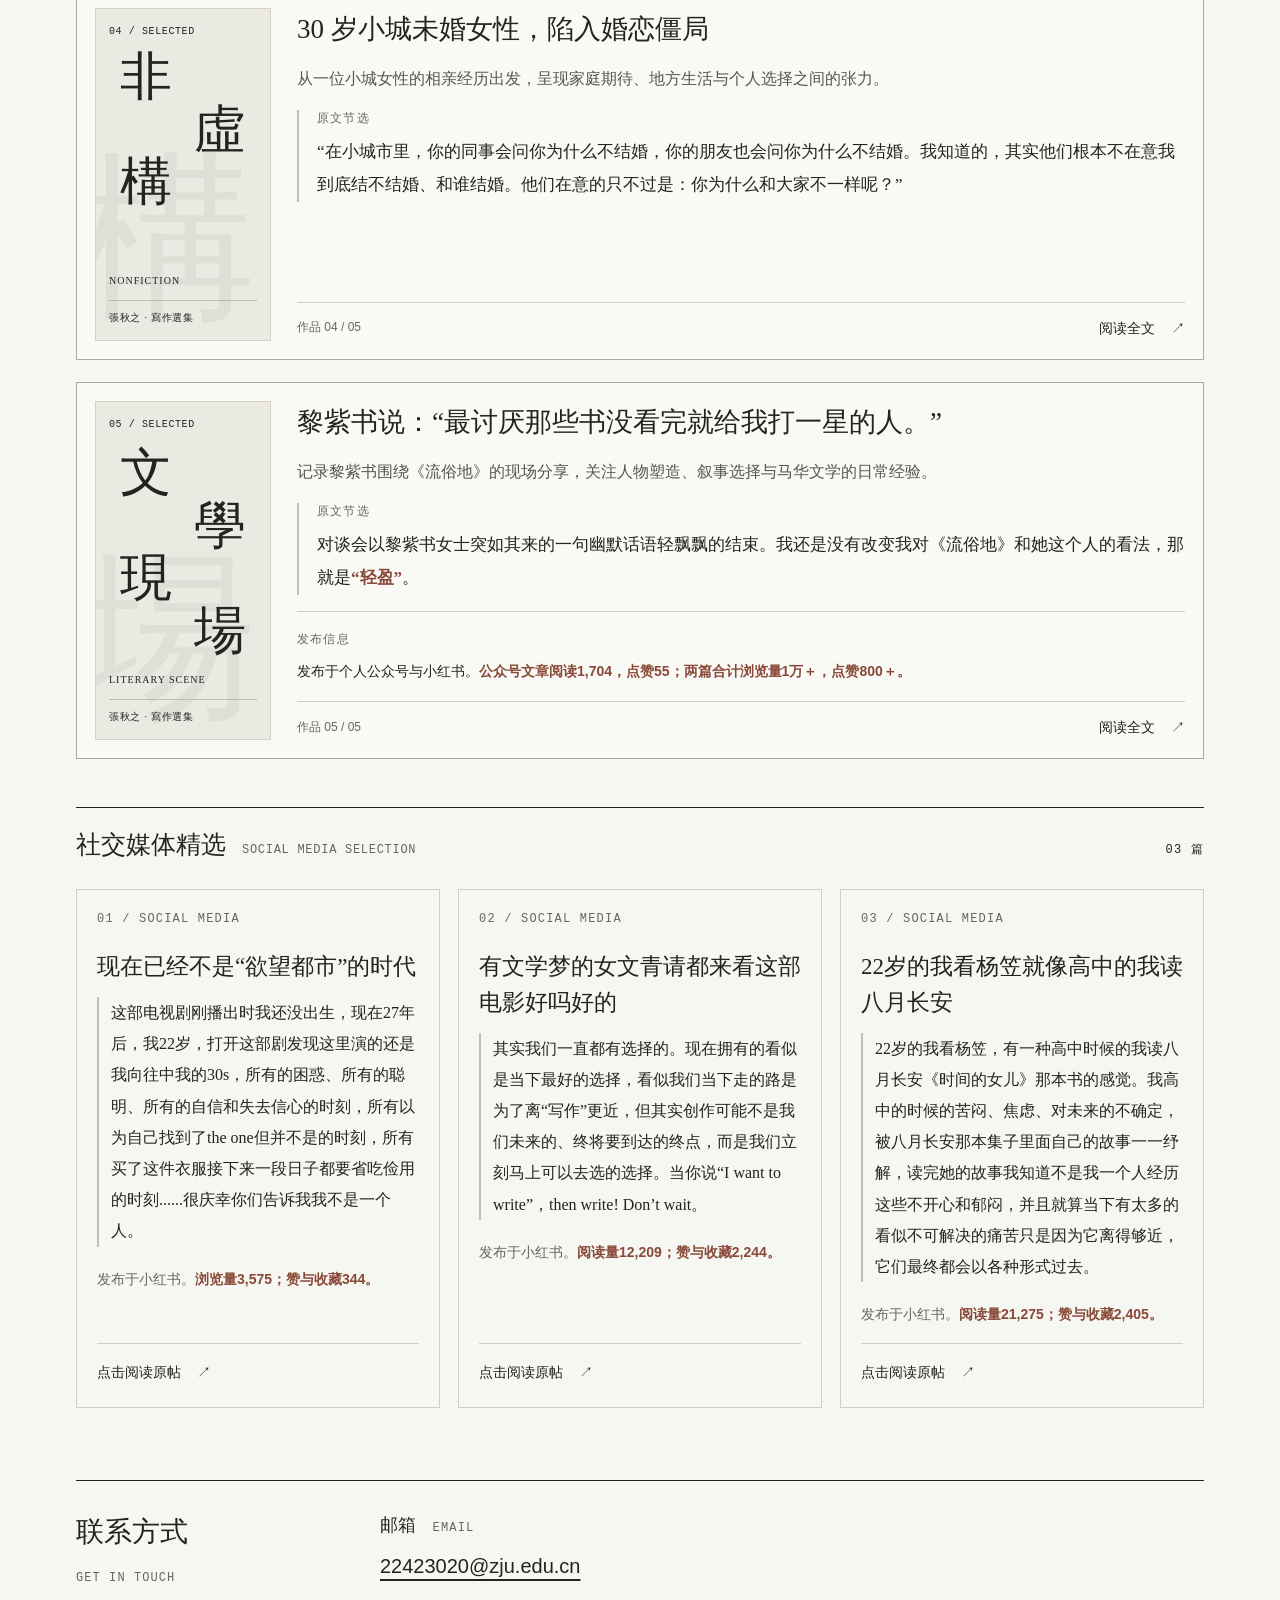
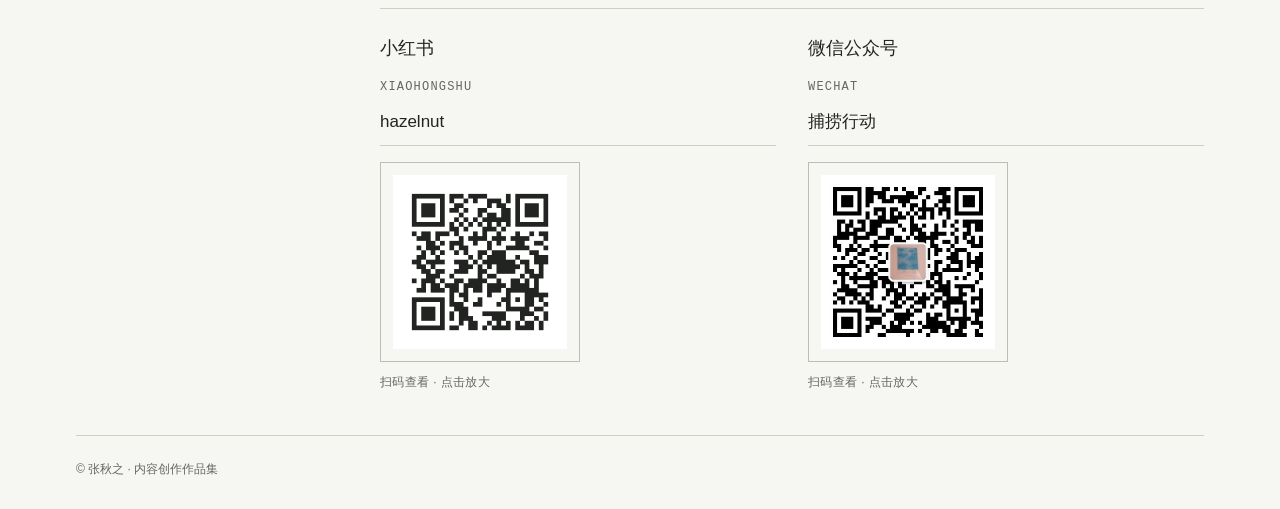
==== commit e3af88d0: "Update index.html" ====
--- a/index.html
+++ b/index.html
@@ -16,7 +16,7 @@
 <div class="card-body"><h3 class="card-title"><a href="articles/bookstore-public-space.html">在小城，寻找公共生活的新入口</a></h3><p class="intro">以临海再望书店为观察入口，记录独立书店如何连接文学、城市居民与公共生活。</p><blockquote class="excerpt"><span class="micro">原文节选</span><p>坐落在临海古城区的再望书店，既不是城市的规划者，也不能被称为管理者和设计者，但它正尝试以自己的方式为这座小城市的公共生活带来新的可能。</p></blockquote><p class="work-info">课程作业主笔</p>
 <div class="card-bottom"><small>作品 02 / 05</small><a class="read-link" href="articles/bookstore-public-space.html">阅读全文 <span aria-hidden="true">↗</span></a></div></div></article><article class="work-card" id="fanfiction">
 <div class="type-cover count-4" aria-label="同人創作"><span class="type-number">03 / SELECTED</span><span class="type-ghost" aria-hidden="true">作</span><div class="type-glyphs" aria-hidden="true"><span class="glyph glyph-0">同</span><span class="glyph glyph-1">人</span><span class="glyph glyph-2">創</span><span class="glyph glyph-3">作</span></div><span class="type-english">FAN FICTION</span><span class="type-foot">張秋之 · 寫作選集</span></div>
-<div class="card-body"><h3 class="card-title"><a href="articles/fanfiction.html">莎士比亚有没有去过洛杉矶</a></h3><p class="intro">以洛杉矶的暑期生活为背景，书写升学压力、成长困惑与人与人之间的陪伴。</p><blockquote class="excerpt"><span class="micro">原文节选</span><p>今年夏天，杨涛不需要去游泳馆训练了，他突然多出大把大把的空闲时间。他的生活缺失了一大块，他有点茫然无措。</p></blockquote><p class="work-info">同人创作 · 原文节选</p>
+<div class="card-body"><h3 class="card-title"><a href="articles/fanfiction.html">莎士比亚有没有去过洛杉矶</a></h3><p class="intro">以洛杉矶的暑期生活为背景，书写升学压力、成长困惑与人与人之间的陪伴。</p><blockquote class="excerpt"><span class="micro">原文节选</span><p>他不知道莎士比亚有没有来过洛杉矶——大概率没有，但他们都遇到了一个远胜于洛杉矶夏天的人。他笑着说，杨涛，我给你念一下这首诗吧。他对着手机屏幕一字一句地念起来。诗里的很多字词都是文艺复兴时期的用法，黄垚钦念得磕磕绊绊，却字字恳切。</p></blockquote><p class="work-info">同人创作 · 原文节选</p>
 <div class="card-bottom"><small>作品 03 / 05</small><a class="read-link" href="articles/fanfiction.html">阅读节选 <span aria-hidden="true">↗</span></a></div></div></article><article class="work-card" id="small-town-women">
 <div class="type-cover count-3" aria-label="非虛構"><span class="type-number">04 / SELECTED</span><span class="type-ghost" aria-hidden="true">構</span><div class="type-glyphs" aria-hidden="true"><span class="glyph glyph-0">非</span><span class="glyph glyph-1">虛</span><span class="glyph glyph-2">構</span></div><span class="type-english">NONFICTION</span><span class="type-foot">張秋之 · 寫作選集</span></div>
 <div class="card-body"><h3 class="card-title"><a href="articles/small-town-women.html">30 岁小城未婚女性，陷入婚恋僵局</a></h3><p class="intro">从一位小城女性的相亲经历出发，呈现家庭期待、地方生活与个人选择之间的张力。</p><blockquote class="excerpt"><span class="micro">原文节选</span><p>“在小城市里，你的同事会问你为什么不结婚，你的朋友也会问你为什么不结婚。我知道的，其实他们根本不在意我到底结不结婚、和谁结婚。他们在意的只不过是：你为什么和大家不一样呢？”</p></blockquote>
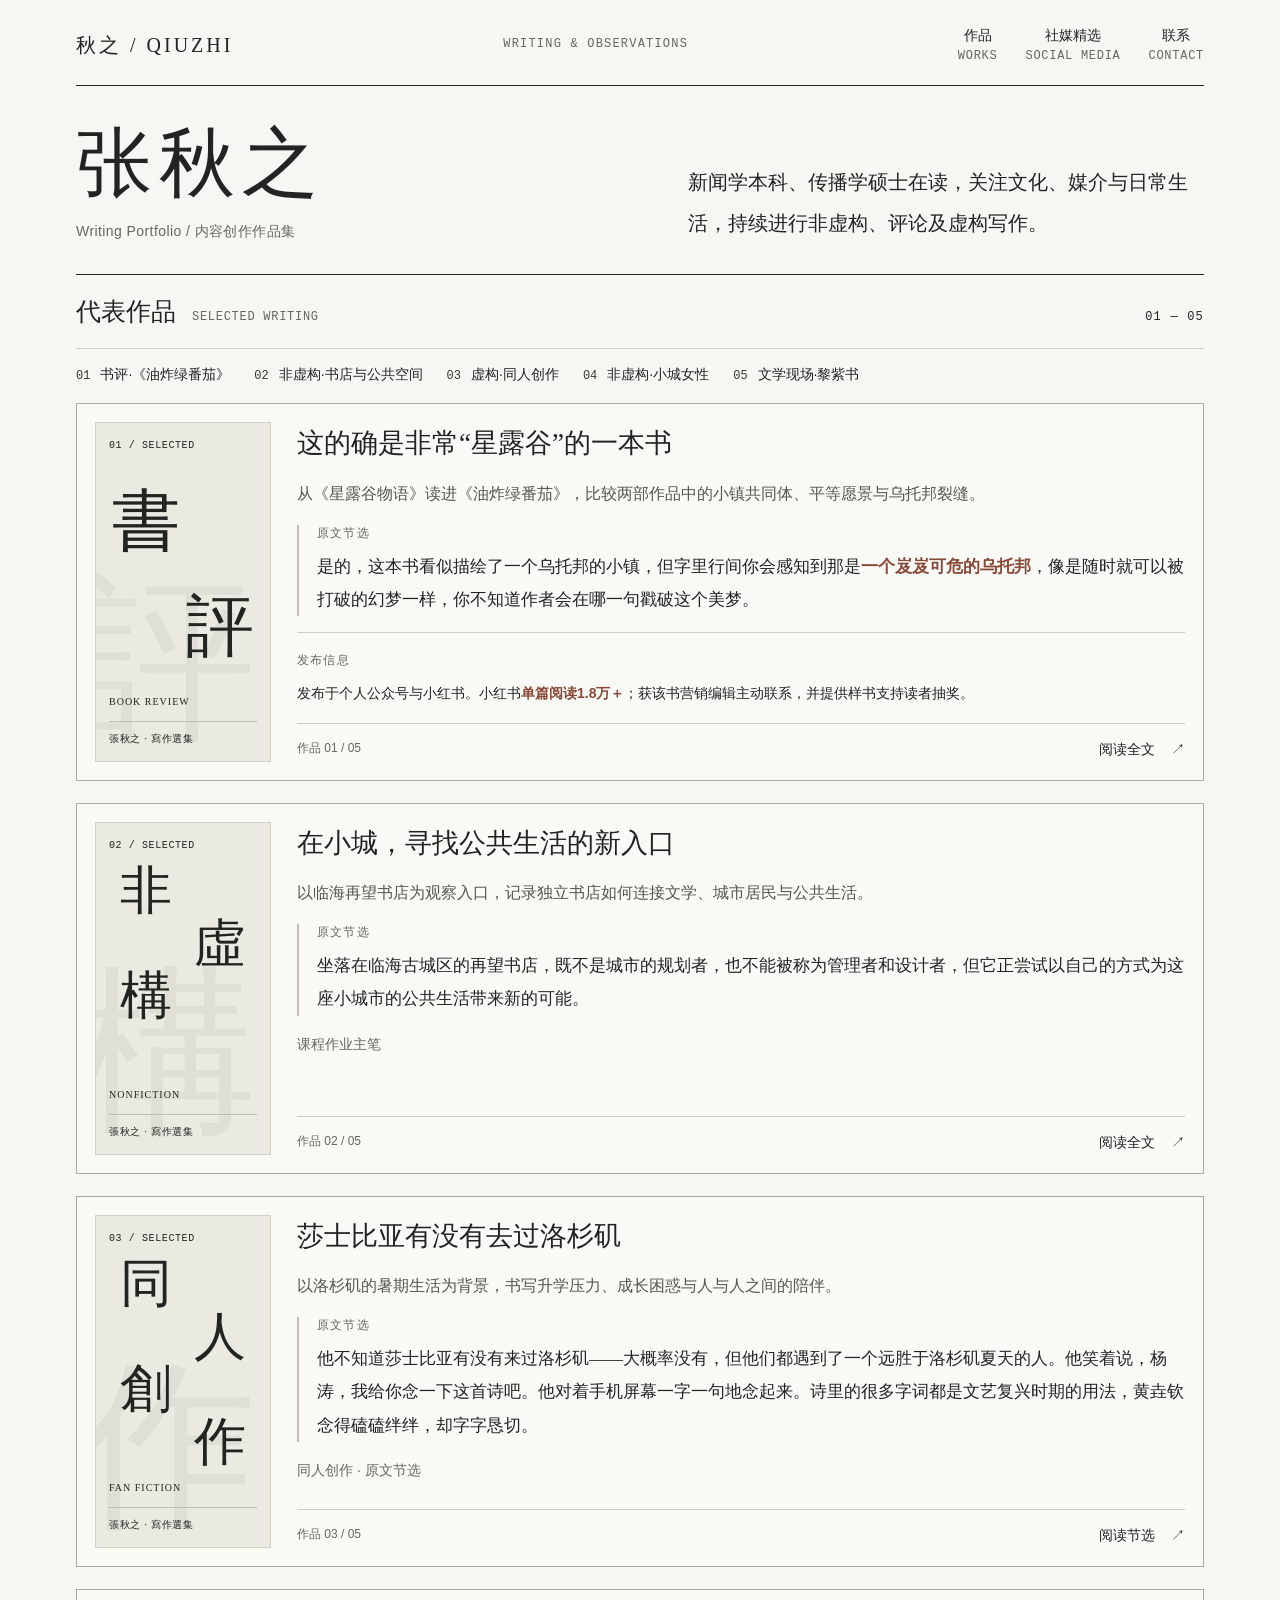
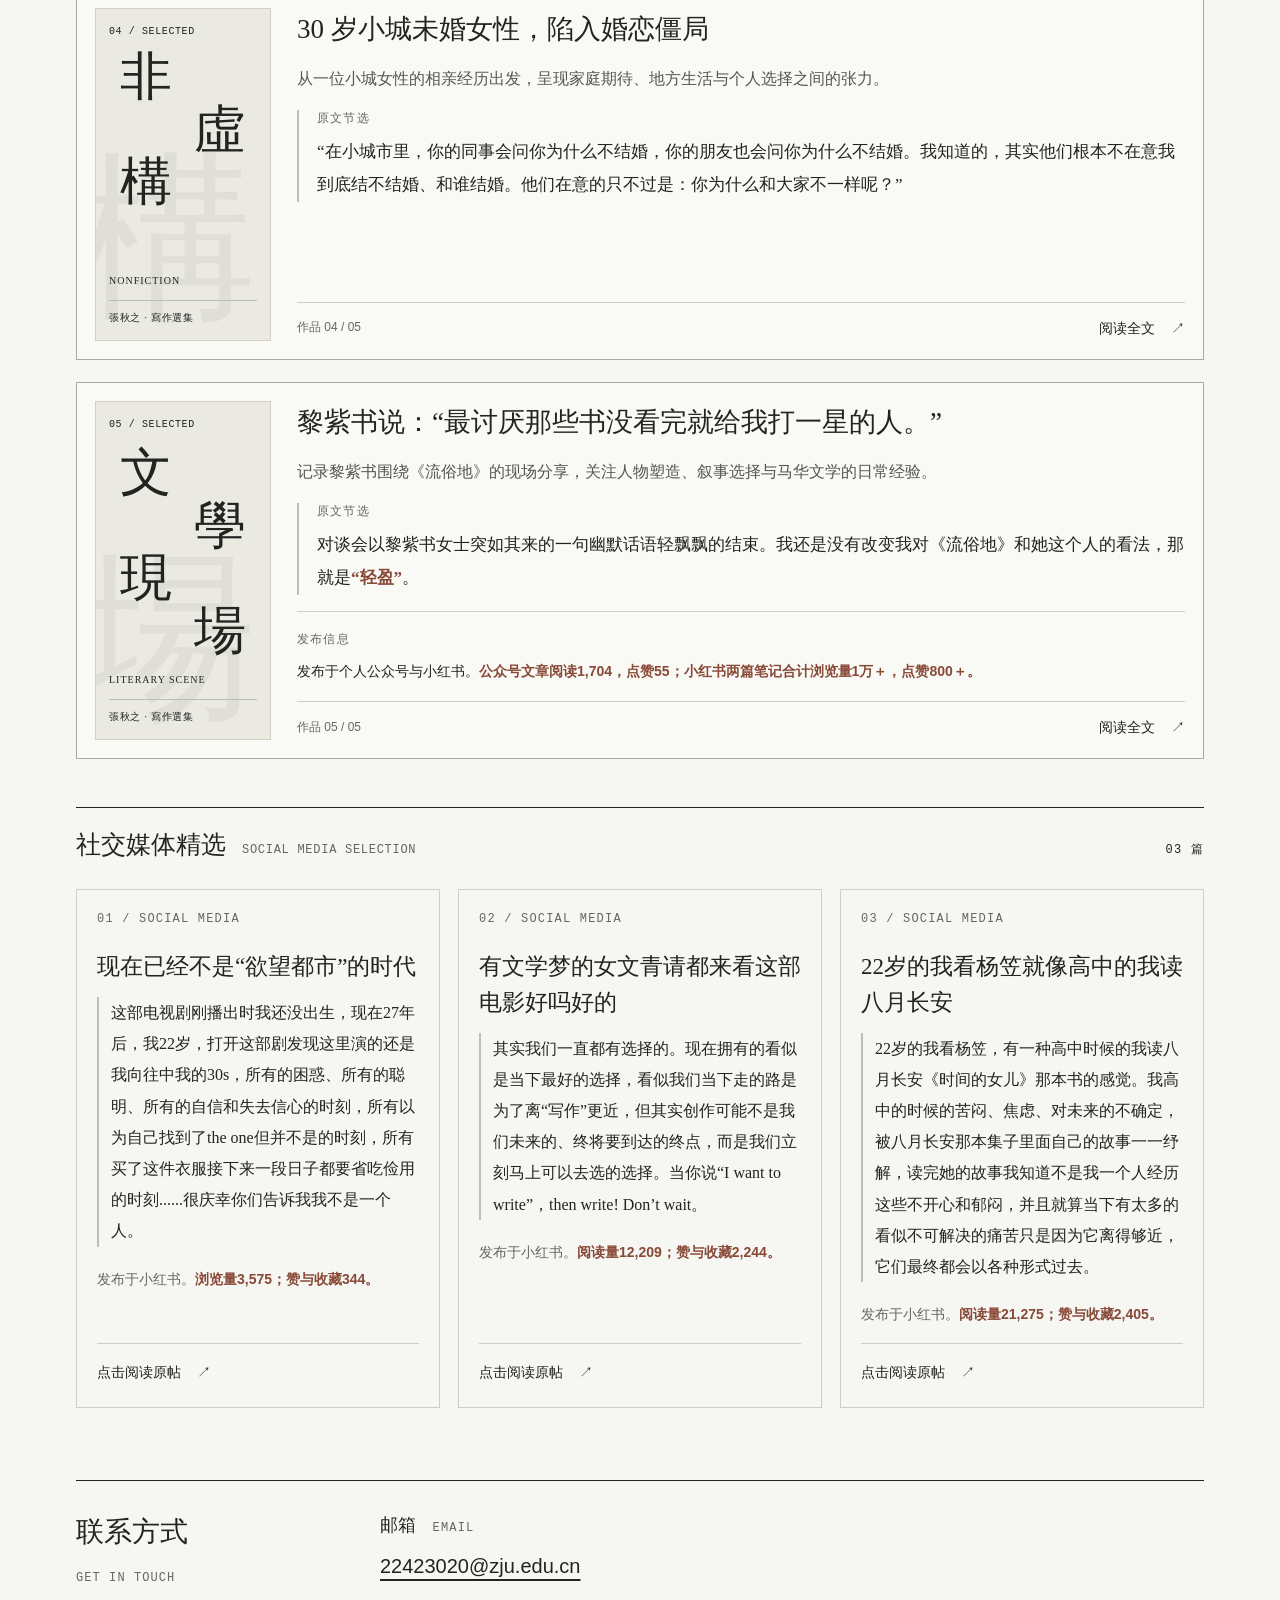
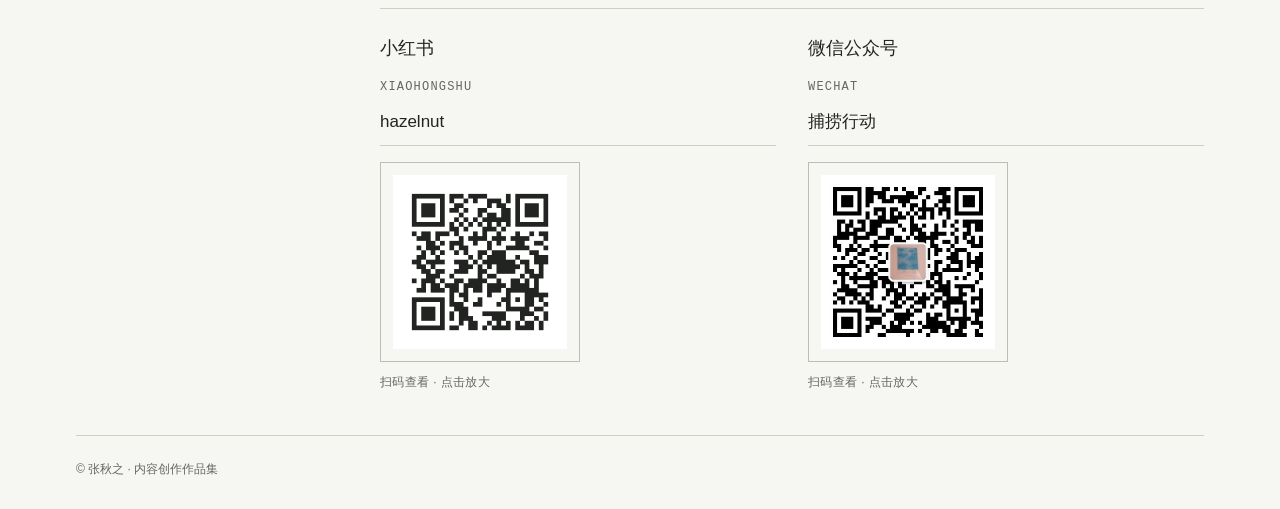
==== commit 9b4947dd: "Update index.html" ====
--- a/index.html
+++ b/index.html
@@ -22,7 +22,7 @@
 <div class="card-body"><h3 class="card-title"><a href="articles/small-town-women.html">30 岁小城未婚女性，陷入婚恋僵局</a></h3><p class="intro">从一位小城女性的相亲经历出发，呈现家庭期待、地方生活与个人选择之间的张力。</p><blockquote class="excerpt"><span class="micro">原文节选</span><p>“在小城市里，你的同事会问你为什么不结婚，你的朋友也会问你为什么不结婚。我知道的，其实他们根本不在意我到底结不结婚、和谁结婚。他们在意的只不过是：你为什么和大家不一样呢？”</p></blockquote>
 <div class="card-bottom"><small>作品 04 / 05</small><a class="read-link" href="articles/small-town-women.html">阅读全文 <span aria-hidden="true">↗</span></a></div></div></article><article class="work-card" id="li-zishu">
 <div class="type-cover count-4" aria-label="文學現場"><span class="type-number">05 / SELECTED</span><span class="type-ghost" aria-hidden="true">場</span><div class="type-glyphs" aria-hidden="true"><span class="glyph glyph-0">文</span><span class="glyph glyph-1">學</span><span class="glyph glyph-2">現</span><span class="glyph glyph-3">場</span></div><span class="type-english">LITERARY SCENE</span><span class="type-foot">張秋之 · 寫作選集</span></div>
-<div class="card-body"><h3 class="card-title"><a href="articles/li-zishu.html">黎紫书说：“最讨厌那些书没看完就给我打一星的人。”</a></h3><p class="intro">记录黎紫书围绕《流俗地》的现场分享，关注人物塑造、叙事选择与马华文学的日常经验。</p><blockquote class="excerpt"><span class="micro">原文节选</span><p>对谈会以黎紫书女士突如其来的一句幽默话语轻飘飘的结束。我还是没有改变我对《流俗地》和她这个人的看法，那就是<strong>“轻盈”</strong>。</p></blockquote><div class="publication-info"><span class="micro">发布信息</span><p>发布于个人公众号与小红书。<strong>公众号文章阅读1,704，点赞55；两篇合计浏览量1万＋，点赞800＋。</strong></p></div>
+<div class="card-body"><h3 class="card-title"><a href="articles/li-zishu.html">黎紫书说：“最讨厌那些书没看完就给我打一星的人。”</a></h3><p class="intro">记录黎紫书围绕《流俗地》的现场分享，关注人物塑造、叙事选择与马华文学的日常经验。</p><blockquote class="excerpt"><span class="micro">原文节选</span><p>对谈会以黎紫书女士突如其来的一句幽默话语轻飘飘的结束。我还是没有改变我对《流俗地》和她这个人的看法，那就是<strong>“轻盈”</strong>。</p></blockquote><div class="publication-info"><span class="micro">发布信息</span><p>发布于个人公众号与小红书。<strong>公众号文章阅读1,704，点赞55；小红书两篇笔记合计浏览量1万＋，点赞800＋。</strong></p></div>
 <div class="card-bottom"><small>作品 05 / 05</small><a class="read-link" href="articles/li-zishu.html">阅读全文 <span aria-hidden="true">↗</span></a></div></div></article></div></section>
 <section class="social-section" id="social" aria-labelledby="social-title"><div class="section-head"><h2 class="section-title" id="social-title">社交媒体精选<span>SOCIAL MEDIA SELECTION</span></h2><span class="micro">03 篇</span></div><div class="social-grid"><article class="social-card" id="social-1"><div class="card-meta"><span class="micro">01 / SOCIAL MEDIA</span></div><h3>现在已经不是“欲望都市”的时代</h3><blockquote class="excerpt"><p>这部电视剧刚播出时我还没出生，现在27年后，我22岁，打开这部剧发现这里演的还是我向往中我的30s，所有的困惑、所有的聪明、所有的自信和失去信心的时刻，所有以为自己找到了the one但并不是的时刻，所有买了这件衣服接下来一段日子都要省吃俭用的时刻......很庆幸你们告诉我我不是一个人。</p></blockquote><p class="work-info">发布于小红书。<strong>浏览量3,575；赞与收藏344。</strong></p><div class="social-bottom"><a class="read-link" href="https://xhslink.cn/o/1ef5QkYIQeS" target="_blank" rel="noopener noreferrer">点击阅读原帖 <span aria-hidden="true">↗</span></a></div></article><article class="social-card" id="social-2"><div class="card-meta"><span class="micro">02 / SOCIAL MEDIA</span></div><h3>有文学梦的女文青请都来看这部电影好吗好的</h3><blockquote class="excerpt"><p>其实我们一直都有选择的。现在拥有的看似是当下最好的选择，看似我们当下走的路是为了离“写作”更近，但其实创作可能不是我们未来的、终将要到达的终点，而是我们立刻马上可以去选的选择。当你说“I want to write”，then write! Don’t wait。</p></blockquote><p class="work-info">发布于小红书。<strong>阅读量12,209；赞与收藏2,244。</strong></p><div class="social-bottom"><a class="read-link" href="https://xhslink.cn/o/1PI0noXpx9t" target="_blank" rel="noopener noreferrer">点击阅读原帖 <span aria-hidden="true">↗</span></a></div></article><article class="social-card" id="social-3"><div class="card-meta"><span class="micro">03 / SOCIAL MEDIA</span></div><h3>22岁的我看杨笠就像高中的我读八月长安</h3><blockquote class="excerpt"><p>22岁的我看杨笠，有一种高中时候的我读八月长安《时间的女儿》那本书的感觉。我高中的时候的苦闷、焦虑、对未来的不确定，被八月长安那本集子里面自己的故事一一纾解，读完她的故事我知道不是我一个人经历这些不开心和郁闷，并且就算当下有太多的看似不可解决的痛苦只是因为它离得够近，它们最终都会以各种形式过去。</p></blockquote><p class="work-info">发布于小红书。<strong>阅读量21,275；赞与收藏2,405。</strong></p><div class="social-bottom"><a class="read-link" href="https://xhslink.cn/o/9v8xvOxa5XK" target="_blank" rel="noopener noreferrer">点击阅读原帖 <span aria-hidden="true">↗</span></a></div></article></div></section>
 <section class="contact" id="contact" aria-labelledby="contact-title"><div class="contact-heading"><h2 id="contact-title">联系方式</h2><span class="about-label">GET IN TOUCH</span></div><div class="contact-content"><div class="contact-email"><h3>邮箱 <span class="micro">EMAIL</span></h3><a class="email-link" href="mailto:22423020@zju.edu.cn">22423020@zju.edu.cn</a></div><div class="contact-socials"><figure class="contact-social"><figcaption><h3>小红书</h3><span class="micro">XIAOHONGSHU</span><p class="contact-account">hazelnut</p></figcaption><a class="qr-image" href="assets/contact/xiaohongshu.png" target="_blank" rel="noopener" aria-label="查看小红书二维码原图"><img src="assets/contact/xiaohongshu.png" alt="张秋之的小红书二维码" width="180" height="180" loading="lazy"></a><p class="qr-hint">扫码查看 · 点击放大</p></figure><figure class="contact-social"><figcaption><h3>微信公众号</h3><span class="micro">WECHAT</span><p class="contact-account">捕捞行动</p></figcaption><a class="qr-image" href="assets/contact/wechat.jpg" target="_blank" rel="noopener" aria-label="查看微信公众号二维码原图"><img src="assets/contact/wechat.jpg" alt="张秋之的微信公众号二维码" width="180" height="180" loading="lazy"></a><p class="qr-hint">扫码查看 · 点击放大</p></figure></div></div></section></main><footer><span>© 张秋之 · 内容创作作品集</span></footer></div></body></html>
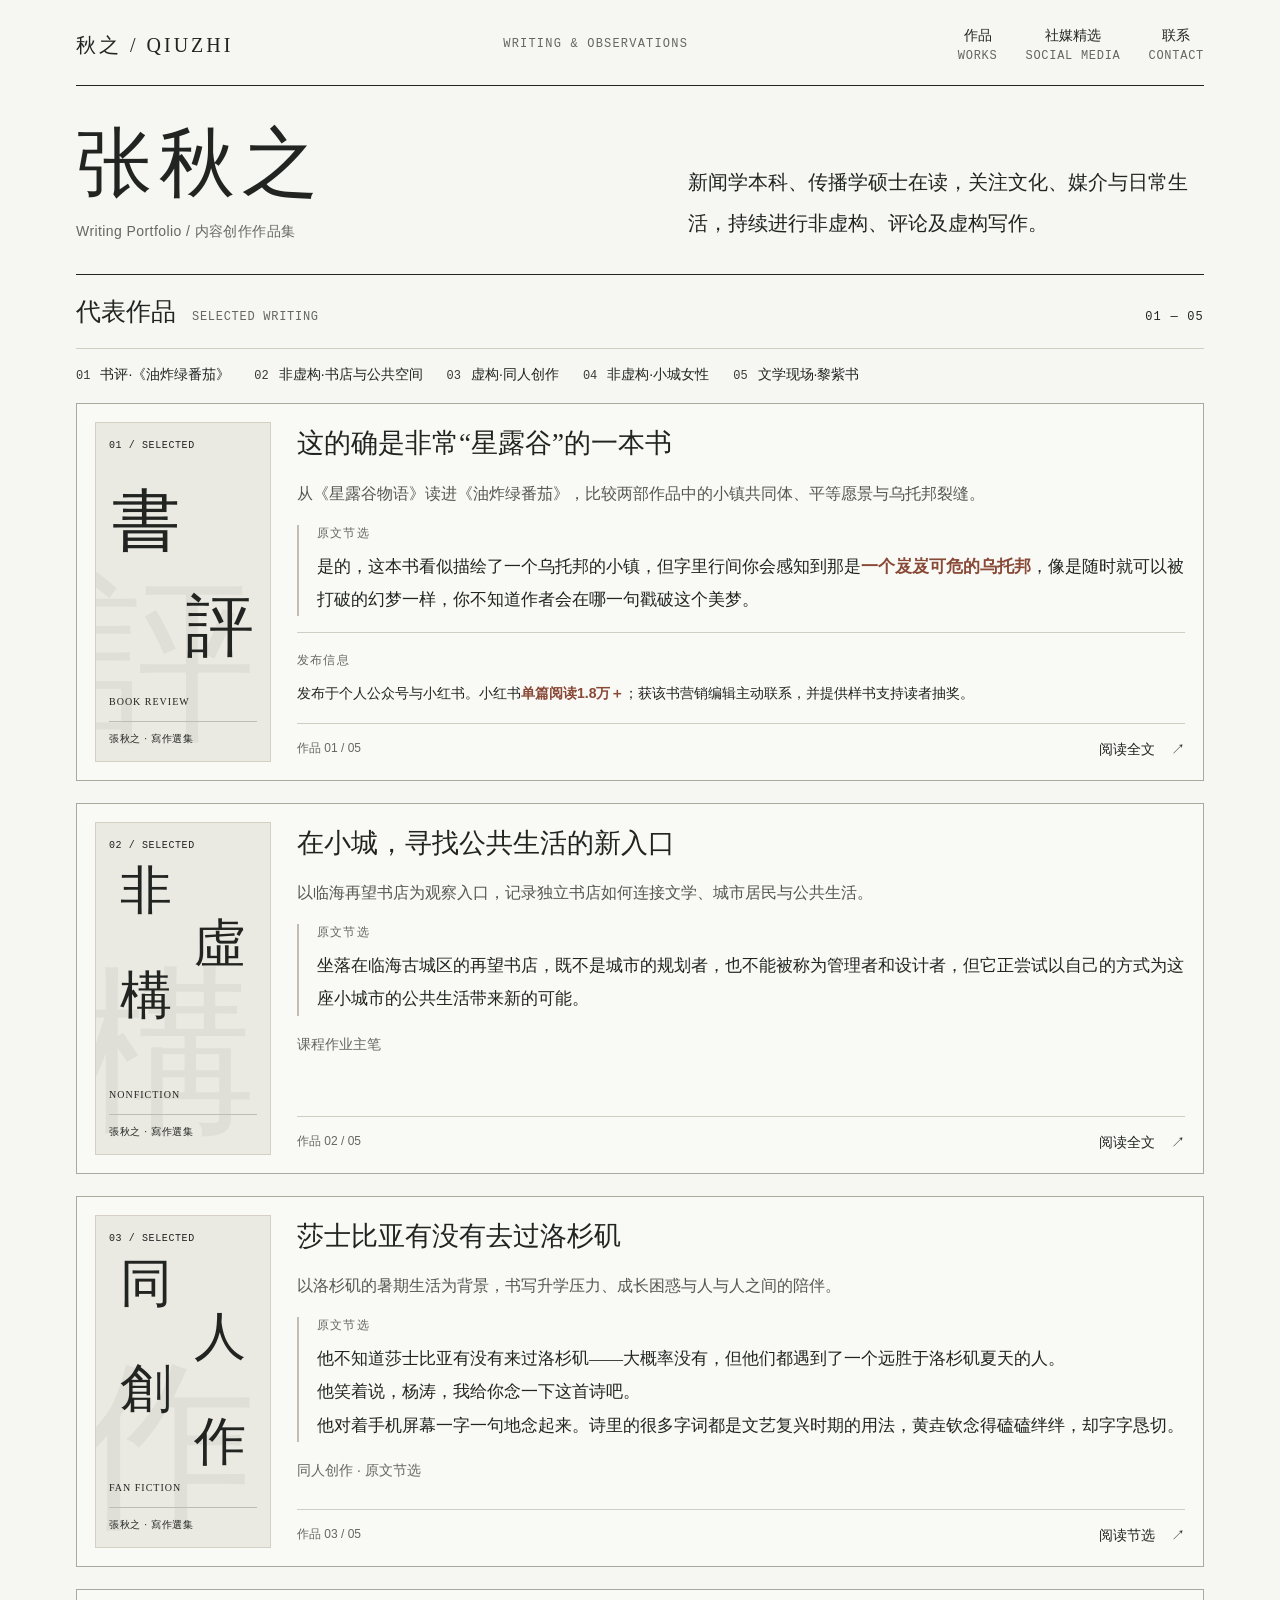
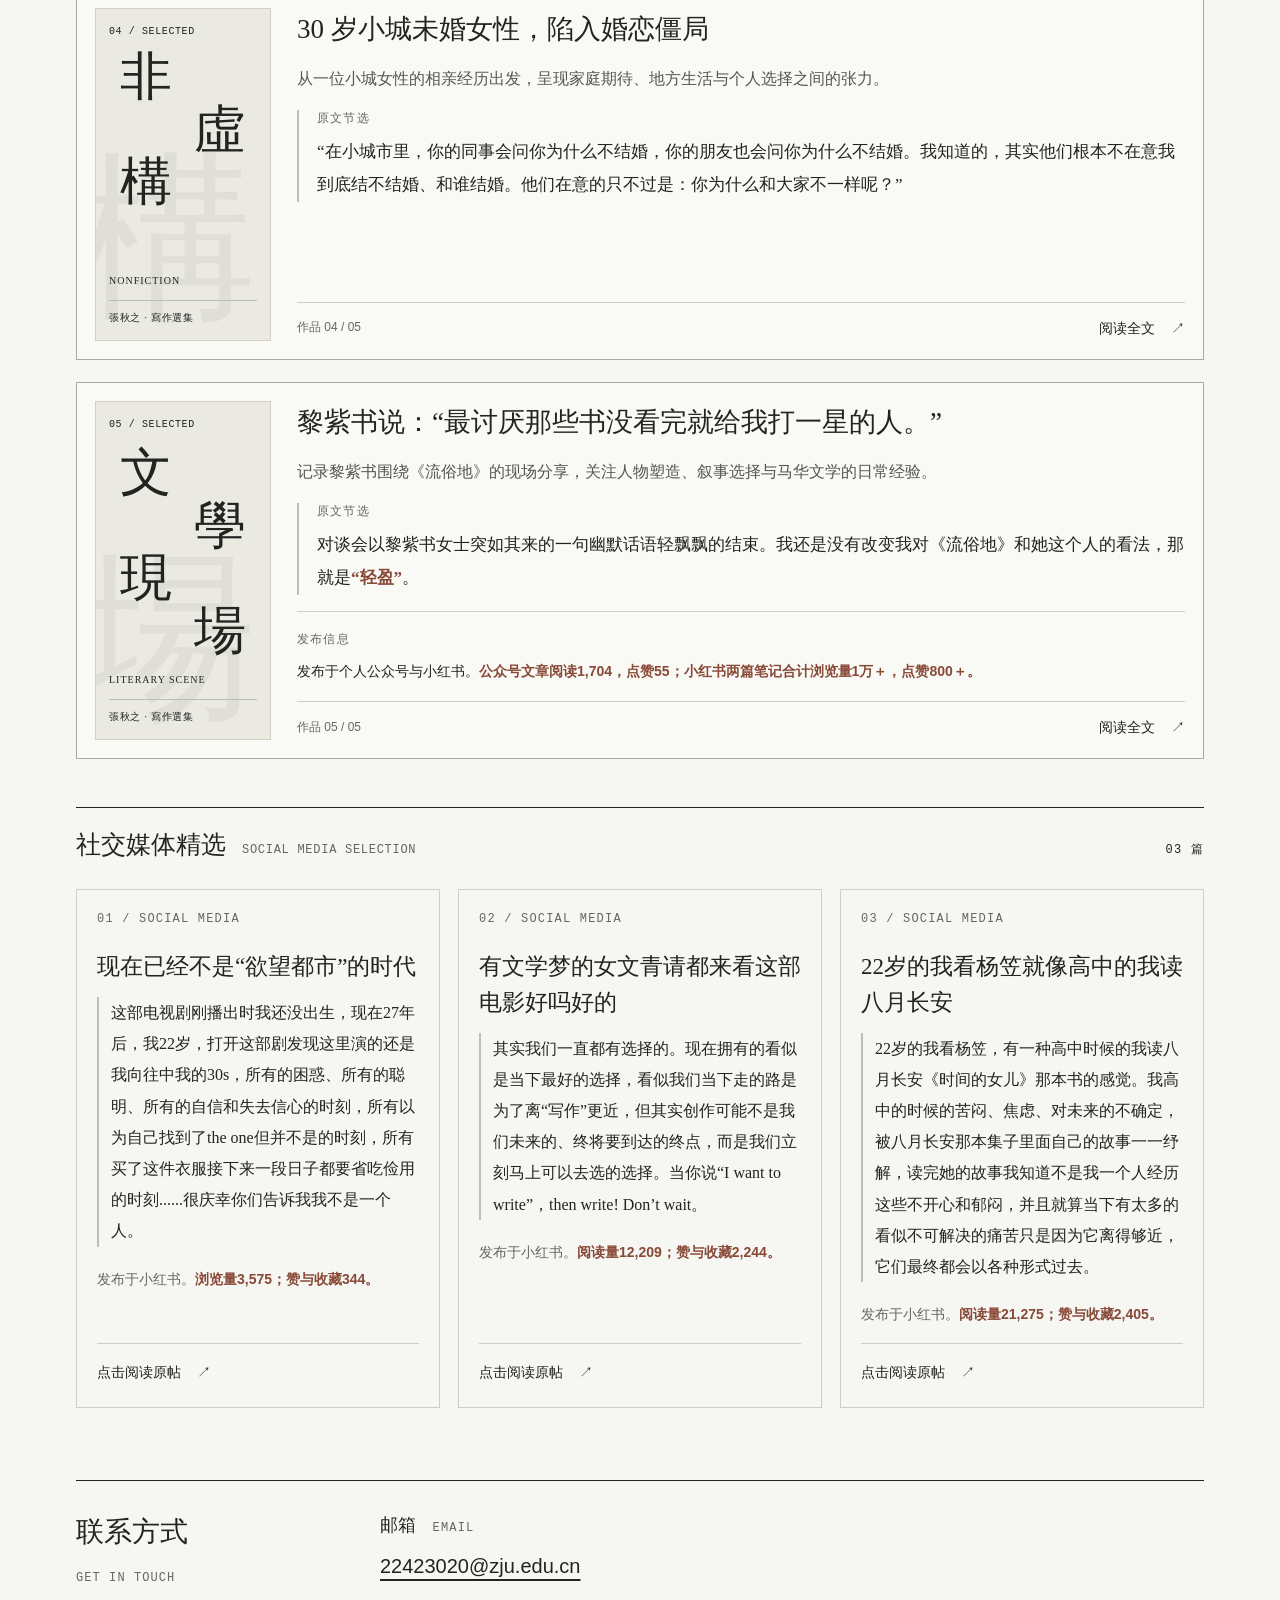
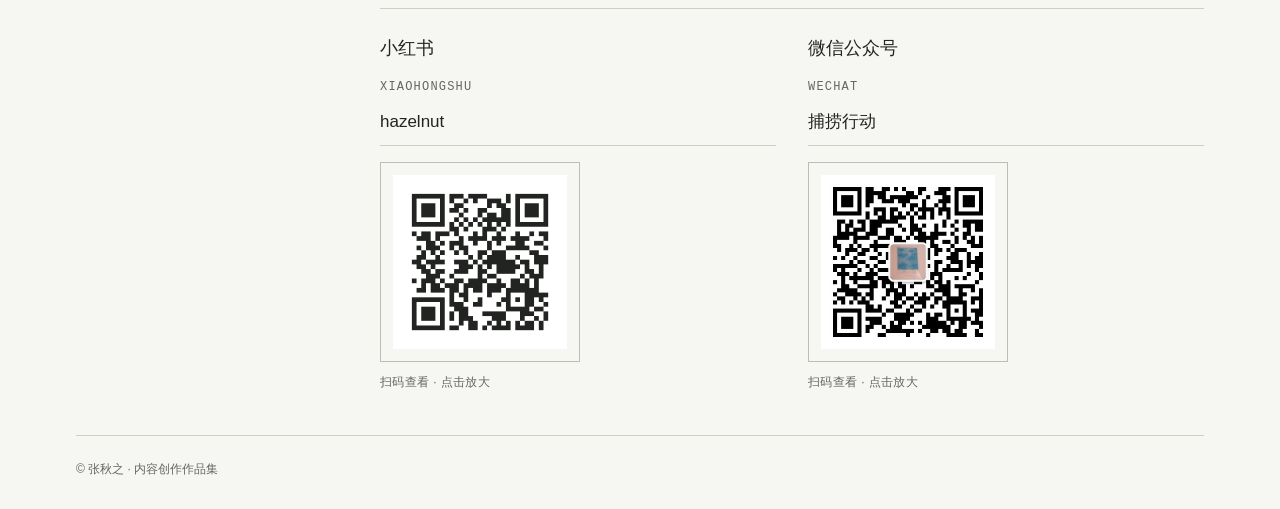
==== commit 1a49abd5: "Update index.html" ====
--- a/index.html
+++ b/index.html
@@ -16,7 +16,7 @@
 <div class="card-body"><h3 class="card-title"><a href="articles/bookstore-public-space.html">在小城，寻找公共生活的新入口</a></h3><p class="intro">以临海再望书店为观察入口，记录独立书店如何连接文学、城市居民与公共生活。</p><blockquote class="excerpt"><span class="micro">原文节选</span><p>坐落在临海古城区的再望书店，既不是城市的规划者，也不能被称为管理者和设计者，但它正尝试以自己的方式为这座小城市的公共生活带来新的可能。</p></blockquote><p class="work-info">课程作业主笔</p>
 <div class="card-bottom"><small>作品 02 / 05</small><a class="read-link" href="articles/bookstore-public-space.html">阅读全文 <span aria-hidden="true">↗</span></a></div></div></article><article class="work-card" id="fanfiction">
 <div class="type-cover count-4" aria-label="同人創作"><span class="type-number">03 / SELECTED</span><span class="type-ghost" aria-hidden="true">作</span><div class="type-glyphs" aria-hidden="true"><span class="glyph glyph-0">同</span><span class="glyph glyph-1">人</span><span class="glyph glyph-2">創</span><span class="glyph glyph-3">作</span></div><span class="type-english">FAN FICTION</span><span class="type-foot">張秋之 · 寫作選集</span></div>
-<div class="card-body"><h3 class="card-title"><a href="articles/fanfiction.html">莎士比亚有没有去过洛杉矶</a></h3><p class="intro">以洛杉矶的暑期生活为背景，书写升学压力、成长困惑与人与人之间的陪伴。</p><blockquote class="excerpt"><span class="micro">原文节选</span><p>他不知道莎士比亚有没有来过洛杉矶——大概率没有，但他们都遇到了一个远胜于洛杉矶夏天的人。他笑着说，杨涛，我给你念一下这首诗吧。他对着手机屏幕一字一句地念起来。诗里的很多字词都是文艺复兴时期的用法，黄垚钦念得磕磕绊绊，却字字恳切。</p></blockquote><p class="work-info">同人创作 · 原文节选</p>
+<div class="card-body"><h3 class="card-title"><a href="articles/fanfiction.html">莎士比亚有没有去过洛杉矶</a></h3><p class="intro">以洛杉矶的暑期生活为背景，书写升学压力、成长困惑与人与人之间的陪伴。</p><blockquote class="excerpt"><span class="micro">原文节选</span><p>他不知道莎士比亚有没有来过洛杉矶——大概率没有，但他们都遇到了一个远胜于洛杉矶夏天的人。</p><p>他笑着说，杨涛，我给你念一下这首诗吧。</p><p>他对着手机屏幕一字一句地念起来。诗里的很多字词都是文艺复兴时期的用法，黄垚钦念得磕磕绊绊，却字字恳切。</p></blockquote><p class="work-info">同人创作 · 原文节选</p>
 <div class="card-bottom"><small>作品 03 / 05</small><a class="read-link" href="articles/fanfiction.html">阅读节选 <span aria-hidden="true">↗</span></a></div></div></article><article class="work-card" id="small-town-women">
 <div class="type-cover count-3" aria-label="非虛構"><span class="type-number">04 / SELECTED</span><span class="type-ghost" aria-hidden="true">構</span><div class="type-glyphs" aria-hidden="true"><span class="glyph glyph-0">非</span><span class="glyph glyph-1">虛</span><span class="glyph glyph-2">構</span></div><span class="type-english">NONFICTION</span><span class="type-foot">張秋之 · 寫作選集</span></div>
 <div class="card-body"><h3 class="card-title"><a href="articles/small-town-women.html">30 岁小城未婚女性，陷入婚恋僵局</a></h3><p class="intro">从一位小城女性的相亲经历出发，呈现家庭期待、地方生活与个人选择之间的张力。</p><blockquote class="excerpt"><span class="micro">原文节选</span><p>“在小城市里，你的同事会问你为什么不结婚，你的朋友也会问你为什么不结婚。我知道的，其实他们根本不在意我到底结不结婚、和谁结婚。他们在意的只不过是：你为什么和大家不一样呢？”</p></blockquote>
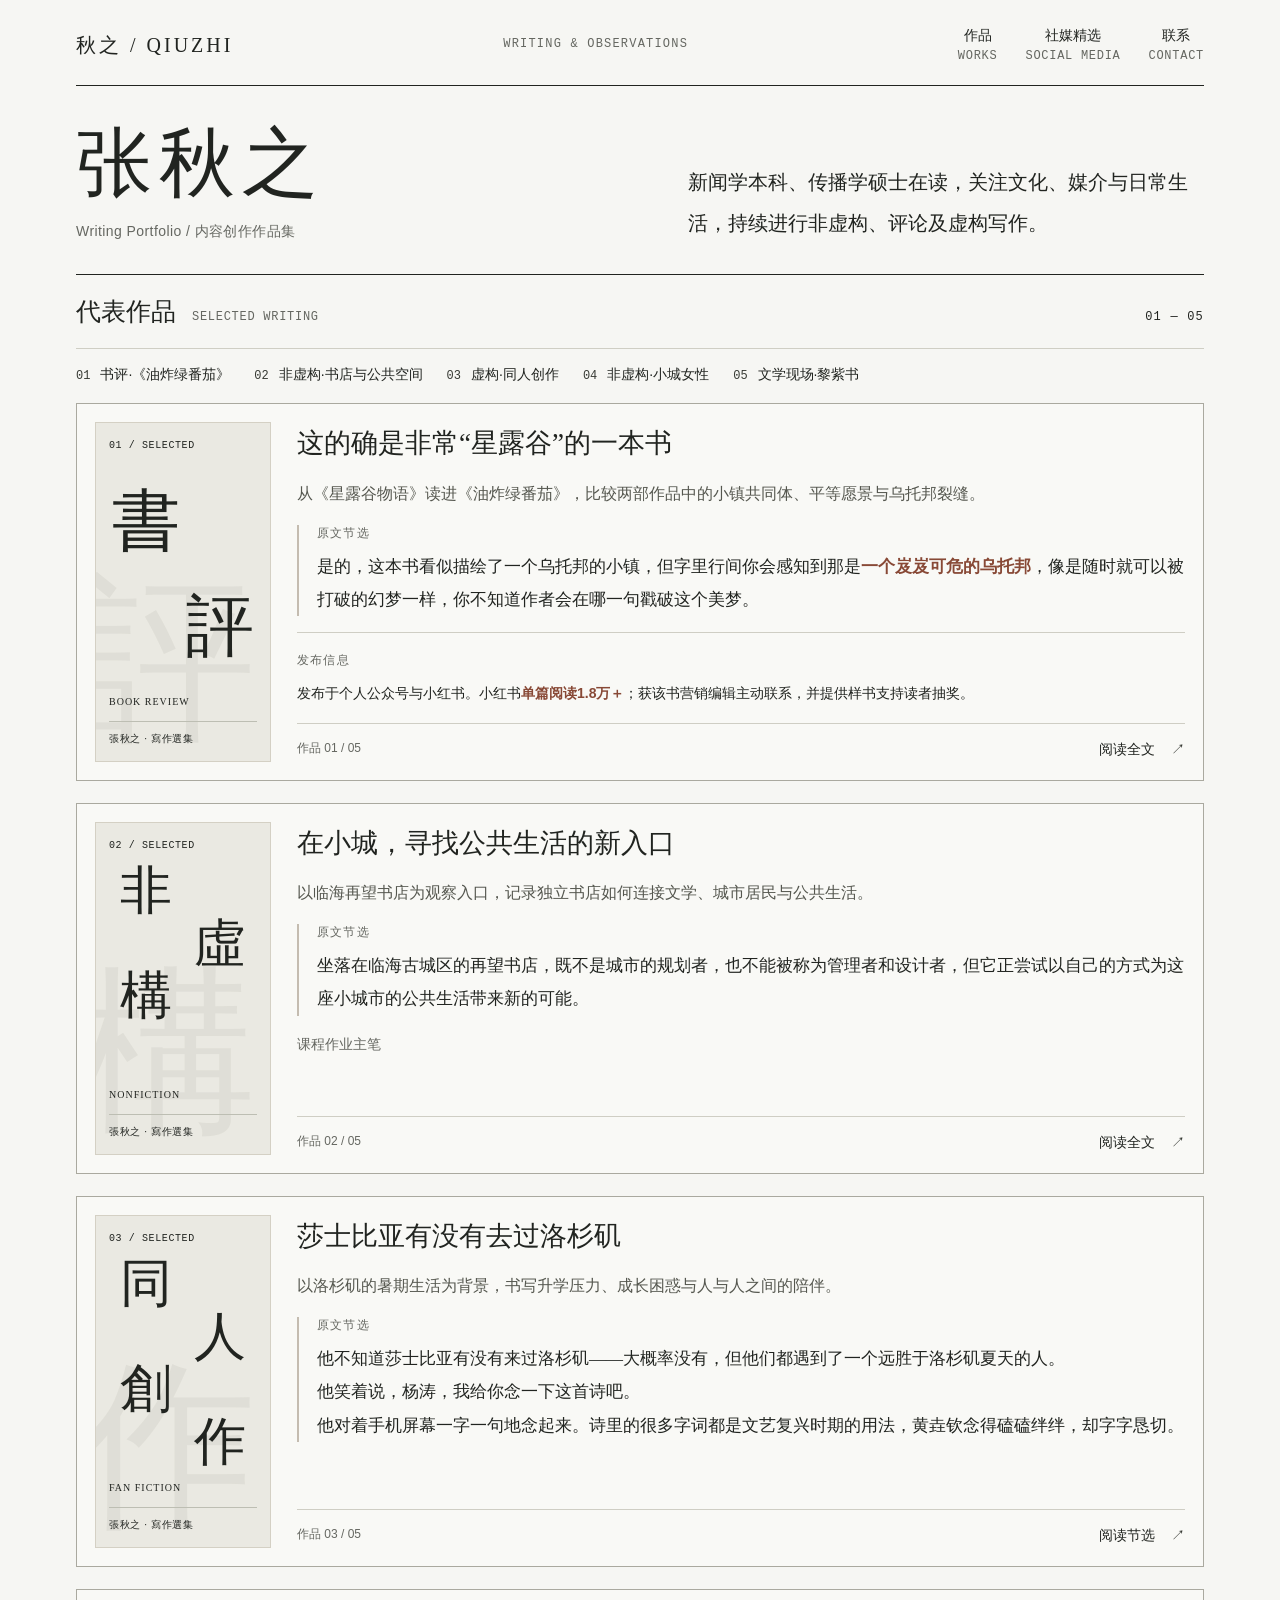
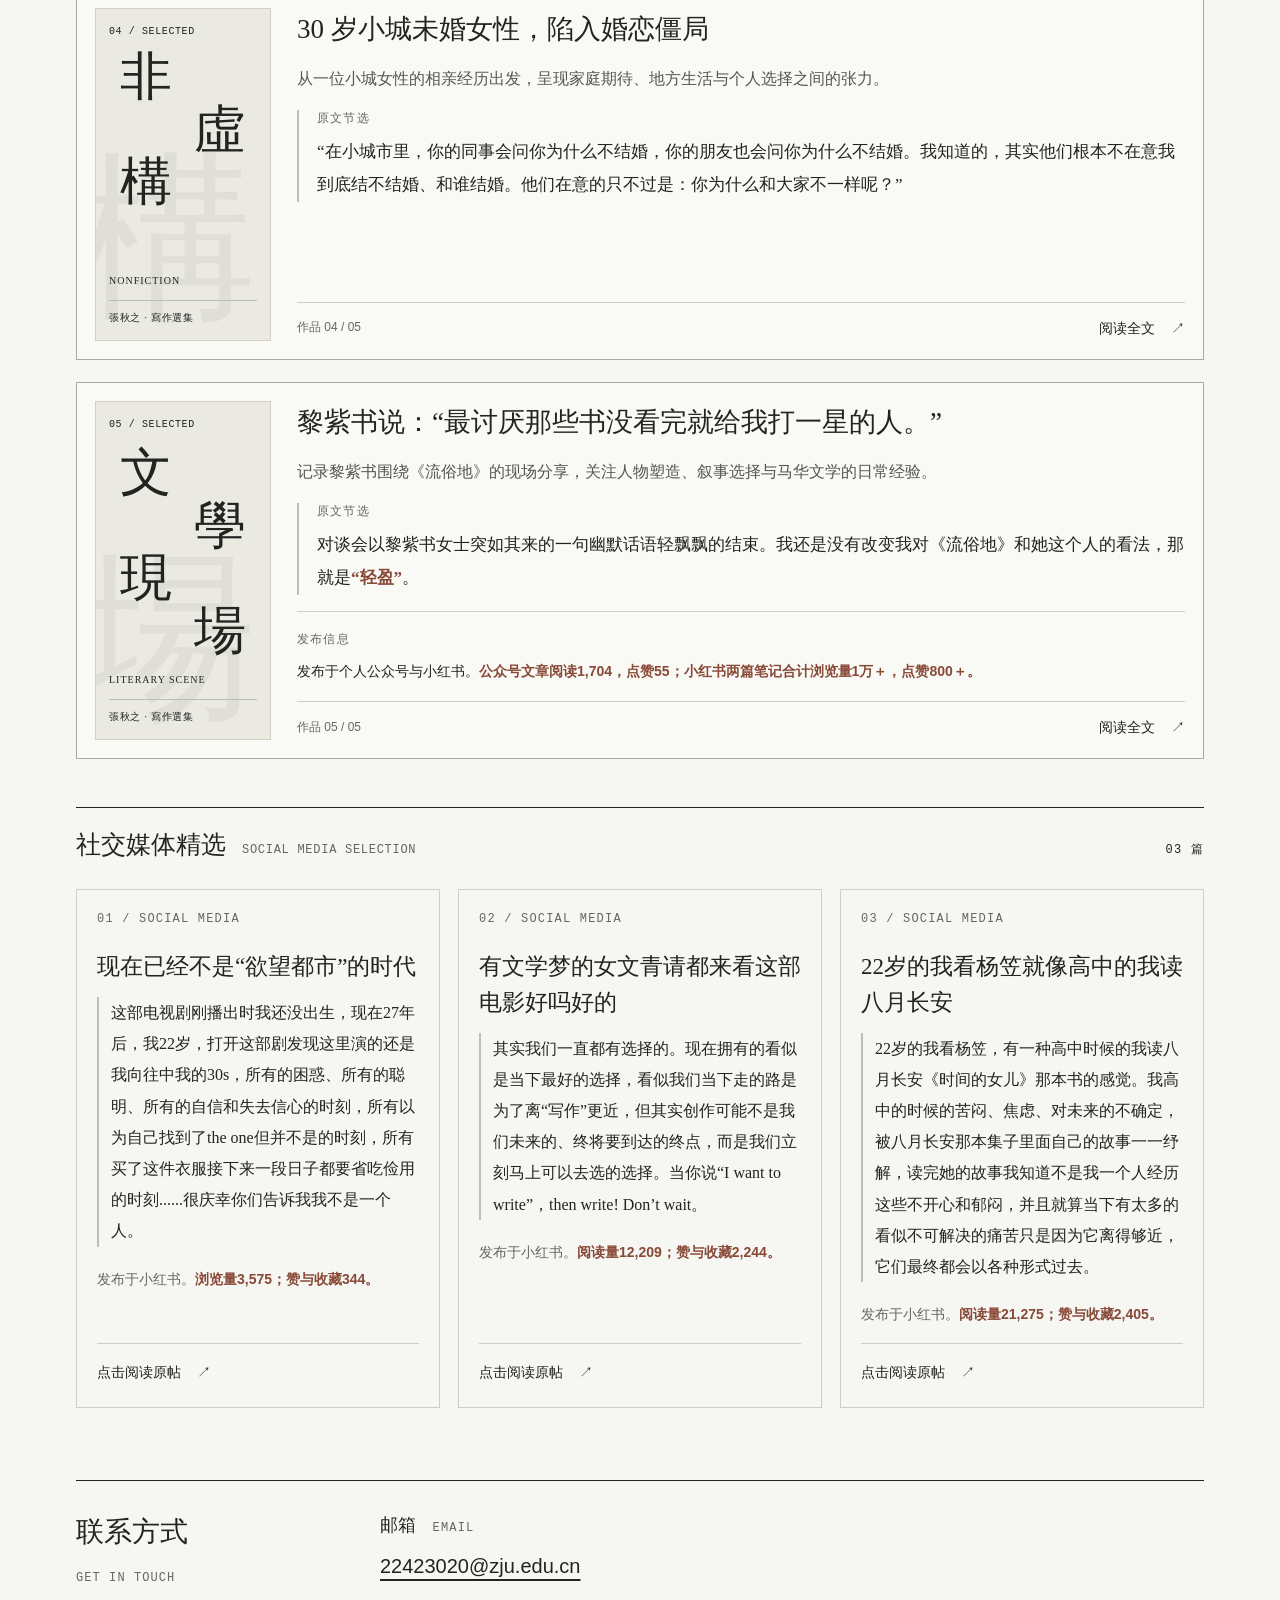
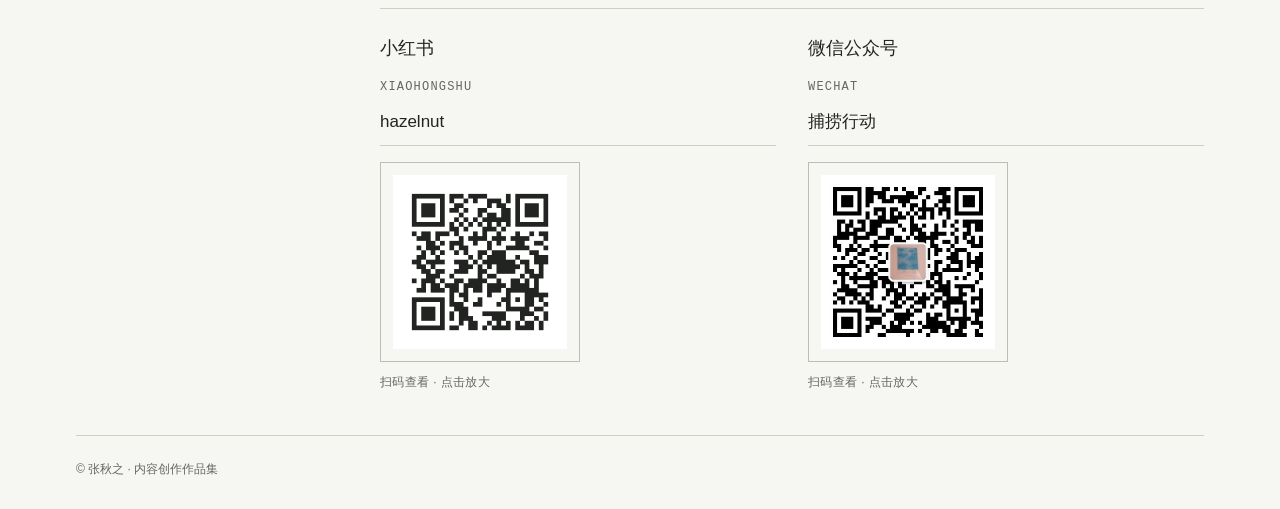
==== commit a6abaccc: "Update index.html" ====
--- a/index.html
+++ b/index.html
@@ -16,7 +16,7 @@
 <div class="card-body"><h3 class="card-title"><a href="articles/bookstore-public-space.html">在小城，寻找公共生活的新入口</a></h3><p class="intro">以临海再望书店为观察入口，记录独立书店如何连接文学、城市居民与公共生活。</p><blockquote class="excerpt"><span class="micro">原文节选</span><p>坐落在临海古城区的再望书店，既不是城市的规划者，也不能被称为管理者和设计者，但它正尝试以自己的方式为这座小城市的公共生活带来新的可能。</p></blockquote><p class="work-info">课程作业主笔</p>
 <div class="card-bottom"><small>作品 02 / 05</small><a class="read-link" href="articles/bookstore-public-space.html">阅读全文 <span aria-hidden="true">↗</span></a></div></div></article><article class="work-card" id="fanfiction">
 <div class="type-cover count-4" aria-label="同人創作"><span class="type-number">03 / SELECTED</span><span class="type-ghost" aria-hidden="true">作</span><div class="type-glyphs" aria-hidden="true"><span class="glyph glyph-0">同</span><span class="glyph glyph-1">人</span><span class="glyph glyph-2">創</span><span class="glyph glyph-3">作</span></div><span class="type-english">FAN FICTION</span><span class="type-foot">張秋之 · 寫作選集</span></div>
-<div class="card-body"><h3 class="card-title"><a href="articles/fanfiction.html">莎士比亚有没有去过洛杉矶</a></h3><p class="intro">以洛杉矶的暑期生活为背景，书写升学压力、成长困惑与人与人之间的陪伴。</p><blockquote class="excerpt"><span class="micro">原文节选</span><p>他不知道莎士比亚有没有来过洛杉矶——大概率没有，但他们都遇到了一个远胜于洛杉矶夏天的人。</p><p>他笑着说，杨涛，我给你念一下这首诗吧。</p><p>他对着手机屏幕一字一句地念起来。诗里的很多字词都是文艺复兴时期的用法，黄垚钦念得磕磕绊绊，却字字恳切。</p></blockquote><p class="work-info">同人创作 · 原文节选</p>
+<div class="card-body"><h3 class="card-title"><a href="articles/fanfiction.html">莎士比亚有没有去过洛杉矶</a></h3><p class="intro">以洛杉矶的暑期生活为背景，书写升学压力、成长困惑与人与人之间的陪伴。</p><blockquote class="excerpt"><span class="micro">原文节选</span><p>他不知道莎士比亚有没有来过洛杉矶——大概率没有，但他们都遇到了一个远胜于洛杉矶夏天的人。</p><p>他笑着说，杨涛，我给你念一下这首诗吧。</p><p>他对着手机屏幕一字一句地念起来。诗里的很多字词都是文艺复兴时期的用法，黄垚钦念得磕磕绊绊，却字字恳切。</p></blockquote>
 <div class="card-bottom"><small>作品 03 / 05</small><a class="read-link" href="articles/fanfiction.html">阅读节选 <span aria-hidden="true">↗</span></a></div></div></article><article class="work-card" id="small-town-women">
 <div class="type-cover count-3" aria-label="非虛構"><span class="type-number">04 / SELECTED</span><span class="type-ghost" aria-hidden="true">構</span><div class="type-glyphs" aria-hidden="true"><span class="glyph glyph-0">非</span><span class="glyph glyph-1">虛</span><span class="glyph glyph-2">構</span></div><span class="type-english">NONFICTION</span><span class="type-foot">張秋之 · 寫作選集</span></div>
 <div class="card-body"><h3 class="card-title"><a href="articles/small-town-women.html">30 岁小城未婚女性，陷入婚恋僵局</a></h3><p class="intro">从一位小城女性的相亲经历出发，呈现家庭期待、地方生活与个人选择之间的张力。</p><blockquote class="excerpt"><span class="micro">原文节选</span><p>“在小城市里，你的同事会问你为什么不结婚，你的朋友也会问你为什么不结婚。我知道的，其实他们根本不在意我到底结不结婚、和谁结婚。他们在意的只不过是：你为什么和大家不一样呢？”</p></blockquote>
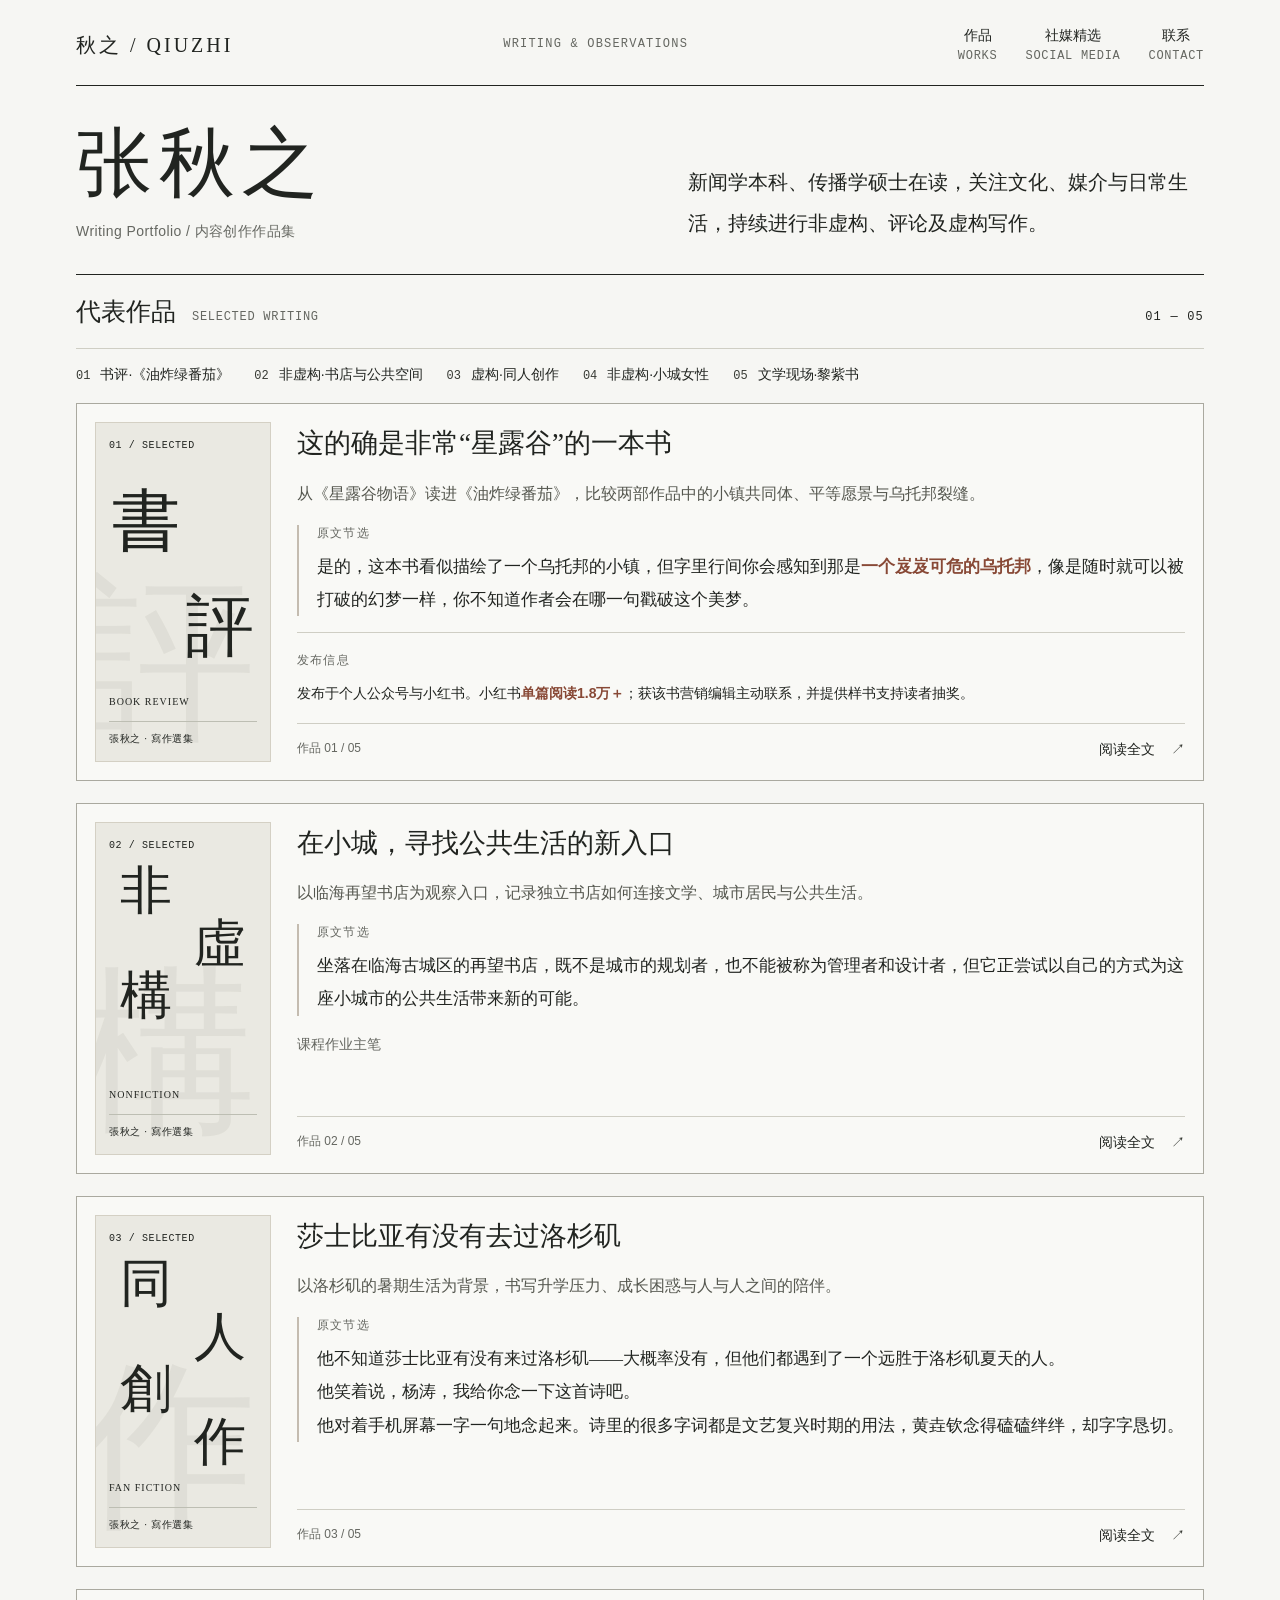
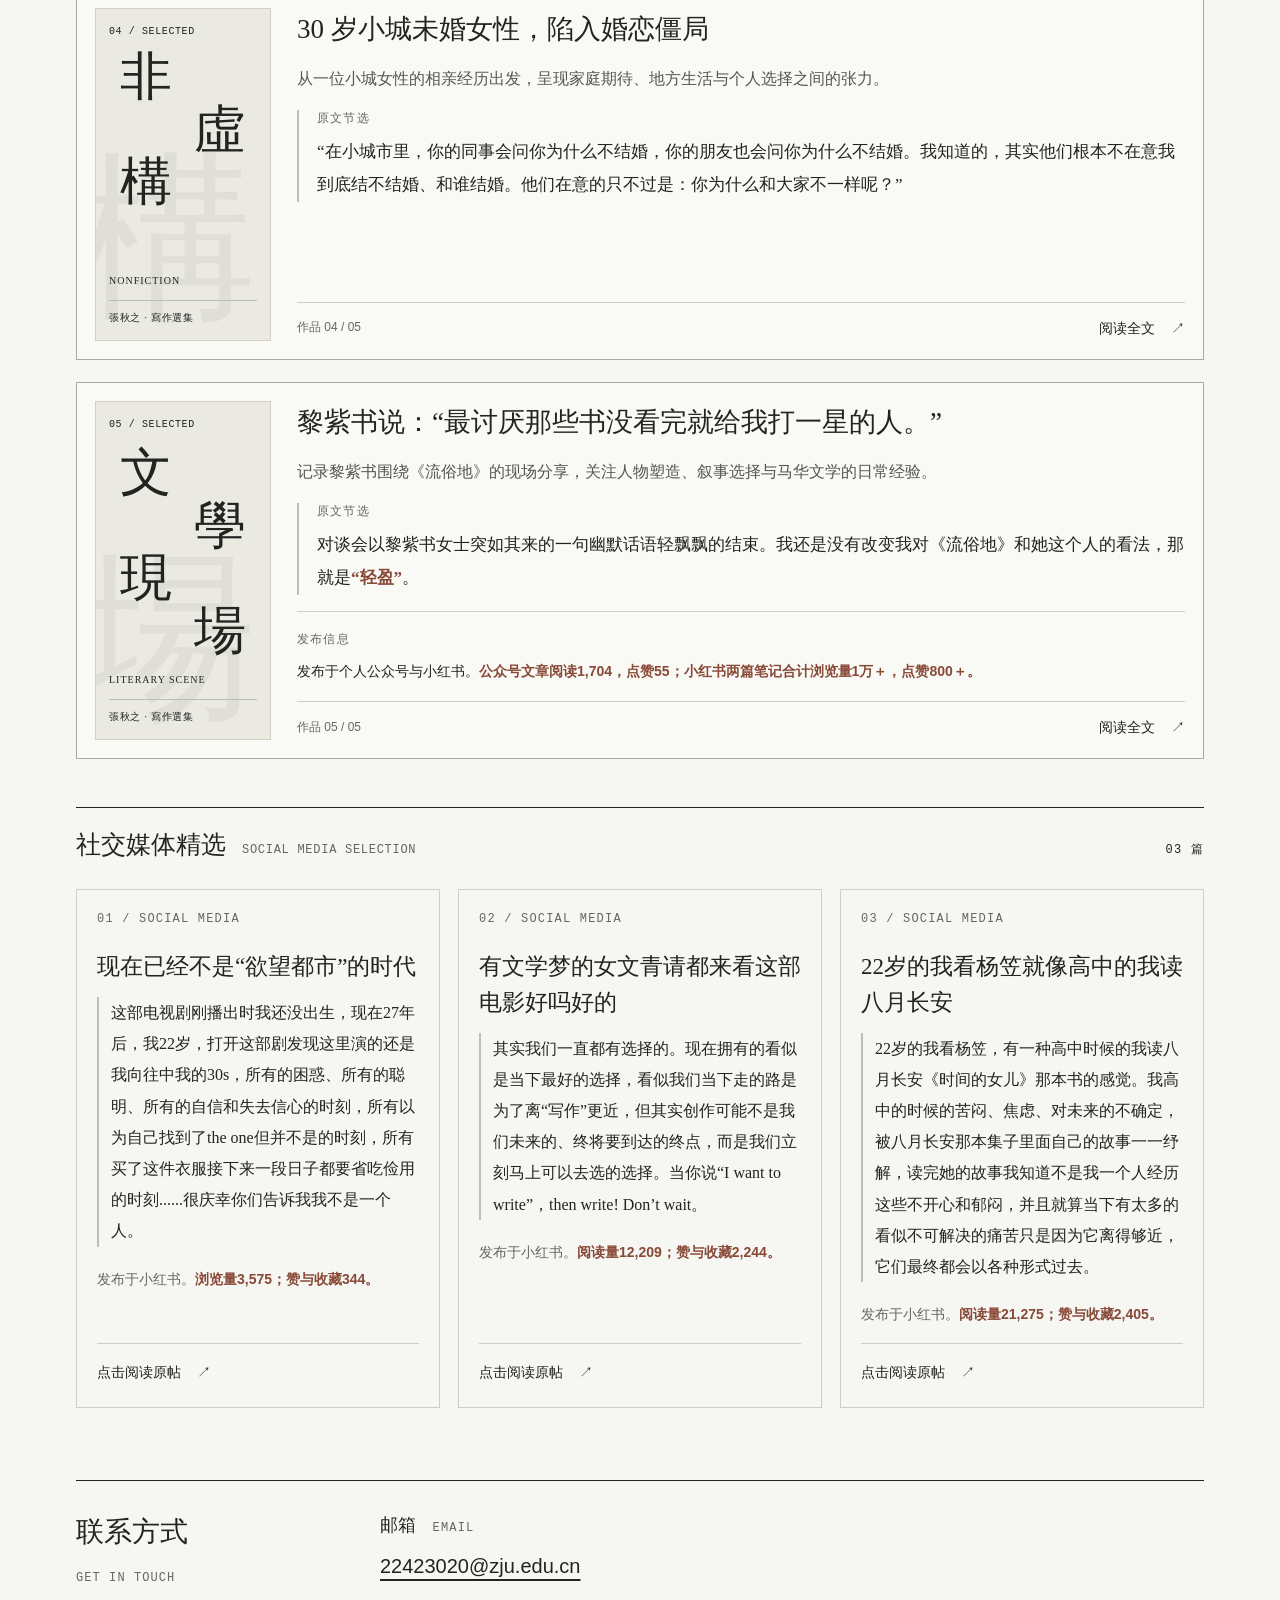
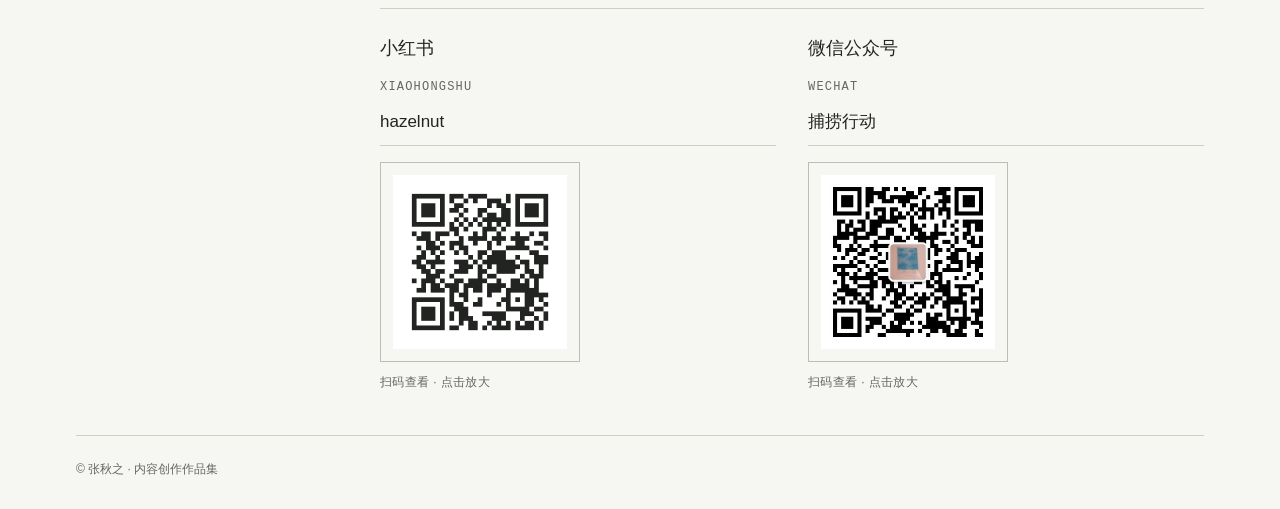
==== commit c4a26374: "Update index.html" ====
--- a/index.html
+++ b/index.html
@@ -17,7 +17,7 @@
 <div class="card-bottom"><small>作品 02 / 05</small><a class="read-link" href="articles/bookstore-public-space.html">阅读全文 <span aria-hidden="true">↗</span></a></div></div></article><article class="work-card" id="fanfiction">
 <div class="type-cover count-4" aria-label="同人創作"><span class="type-number">03 / SELECTED</span><span class="type-ghost" aria-hidden="true">作</span><div class="type-glyphs" aria-hidden="true"><span class="glyph glyph-0">同</span><span class="glyph glyph-1">人</span><span class="glyph glyph-2">創</span><span class="glyph glyph-3">作</span></div><span class="type-english">FAN FICTION</span><span class="type-foot">張秋之 · 寫作選集</span></div>
 <div class="card-body"><h3 class="card-title"><a href="articles/fanfiction.html">莎士比亚有没有去过洛杉矶</a></h3><p class="intro">以洛杉矶的暑期生活为背景，书写升学压力、成长困惑与人与人之间的陪伴。</p><blockquote class="excerpt"><span class="micro">原文节选</span><p>他不知道莎士比亚有没有来过洛杉矶——大概率没有，但他们都遇到了一个远胜于洛杉矶夏天的人。</p><p>他笑着说，杨涛，我给你念一下这首诗吧。</p><p>他对着手机屏幕一字一句地念起来。诗里的很多字词都是文艺复兴时期的用法，黄垚钦念得磕磕绊绊，却字字恳切。</p></blockquote>
-<div class="card-bottom"><small>作品 03 / 05</small><a class="read-link" href="articles/fanfiction.html">阅读节选 <span aria-hidden="true">↗</span></a></div></div></article><article class="work-card" id="small-town-women">
+<div class="card-bottom"><small>作品 03 / 05</small><a class="read-link" href="articles/fanfiction.html">阅读全文 <span aria-hidden="true">↗</span></a></div></div></article><article class="work-card" id="small-town-women">
 <div class="type-cover count-3" aria-label="非虛構"><span class="type-number">04 / SELECTED</span><span class="type-ghost" aria-hidden="true">構</span><div class="type-glyphs" aria-hidden="true"><span class="glyph glyph-0">非</span><span class="glyph glyph-1">虛</span><span class="glyph glyph-2">構</span></div><span class="type-english">NONFICTION</span><span class="type-foot">張秋之 · 寫作選集</span></div>
 <div class="card-body"><h3 class="card-title"><a href="articles/small-town-women.html">30 岁小城未婚女性，陷入婚恋僵局</a></h3><p class="intro">从一位小城女性的相亲经历出发，呈现家庭期待、地方生活与个人选择之间的张力。</p><blockquote class="excerpt"><span class="micro">原文节选</span><p>“在小城市里，你的同事会问你为什么不结婚，你的朋友也会问你为什么不结婚。我知道的，其实他们根本不在意我到底结不结婚、和谁结婚。他们在意的只不过是：你为什么和大家不一样呢？”</p></blockquote>
 <div class="card-bottom"><small>作品 04 / 05</small><a class="read-link" href="articles/small-town-women.html">阅读全文 <span aria-hidden="true">↗</span></a></div></div></article><article class="work-card" id="li-zishu">
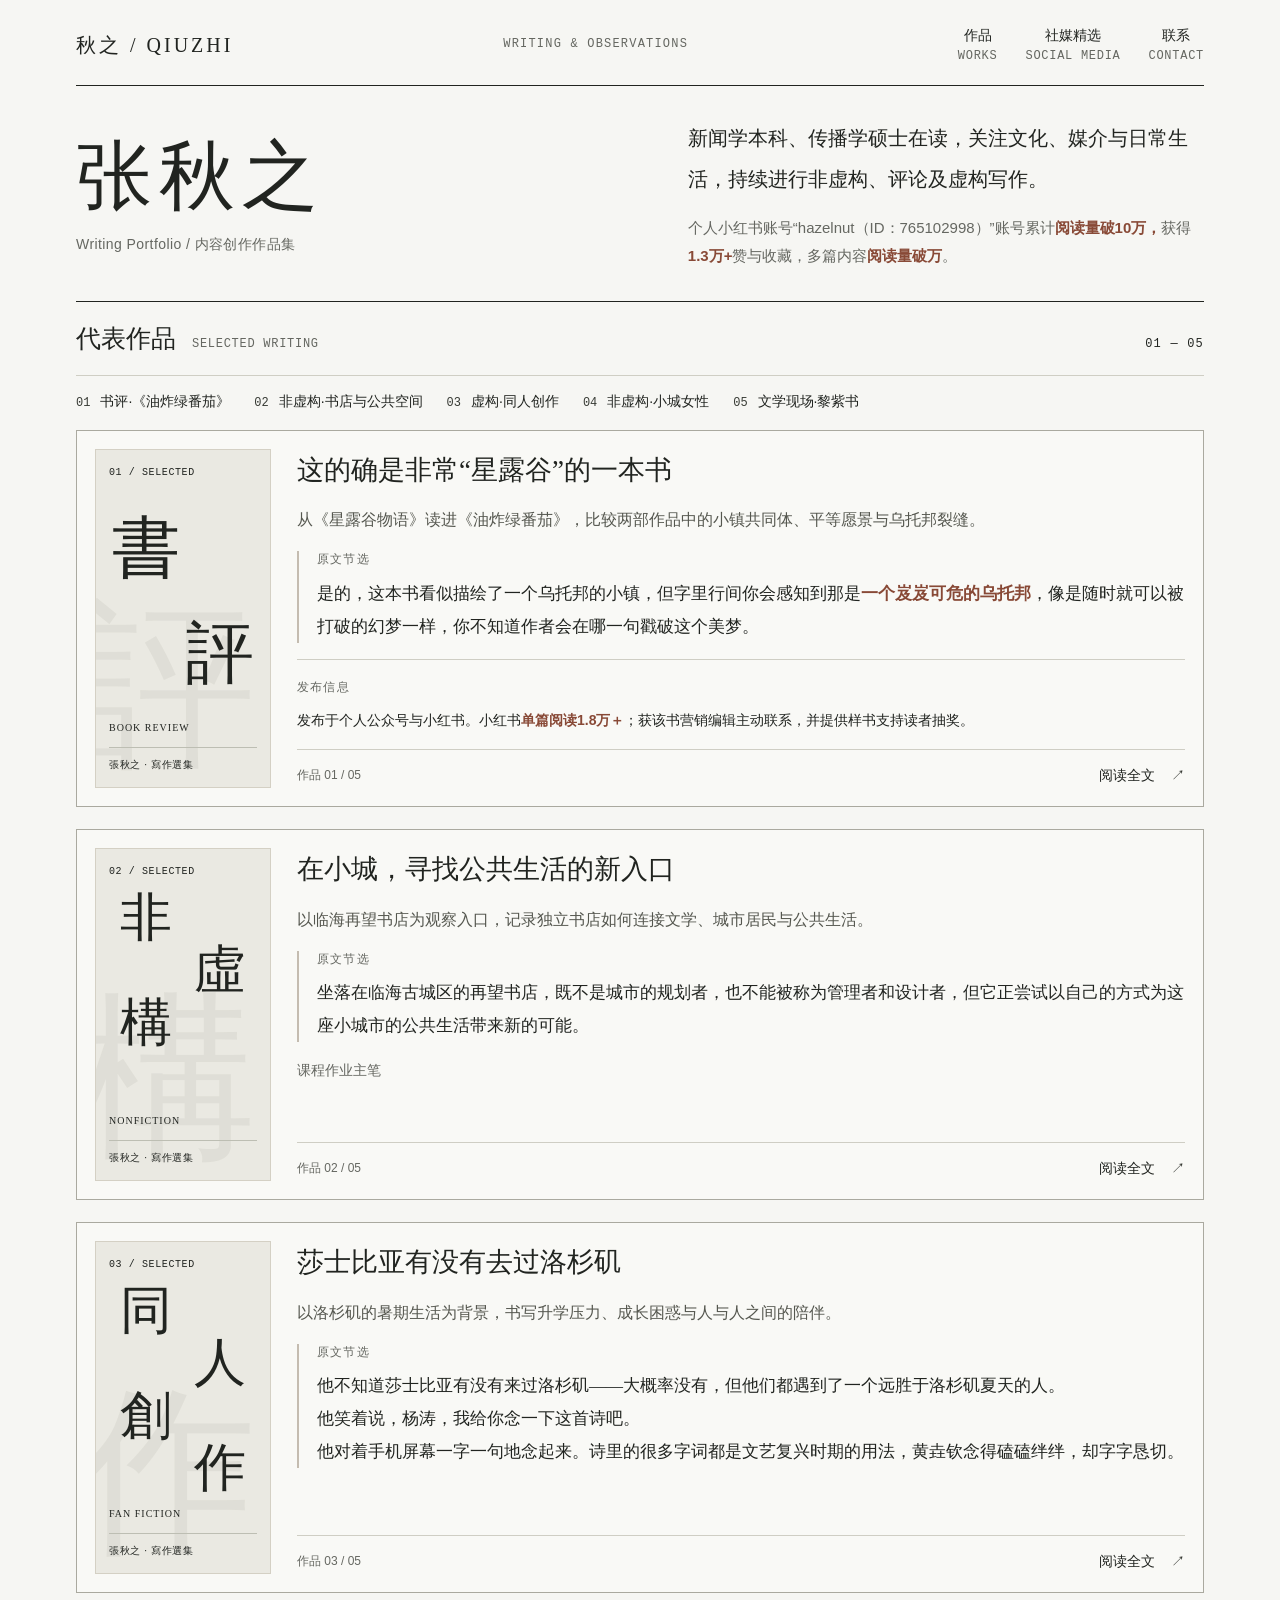
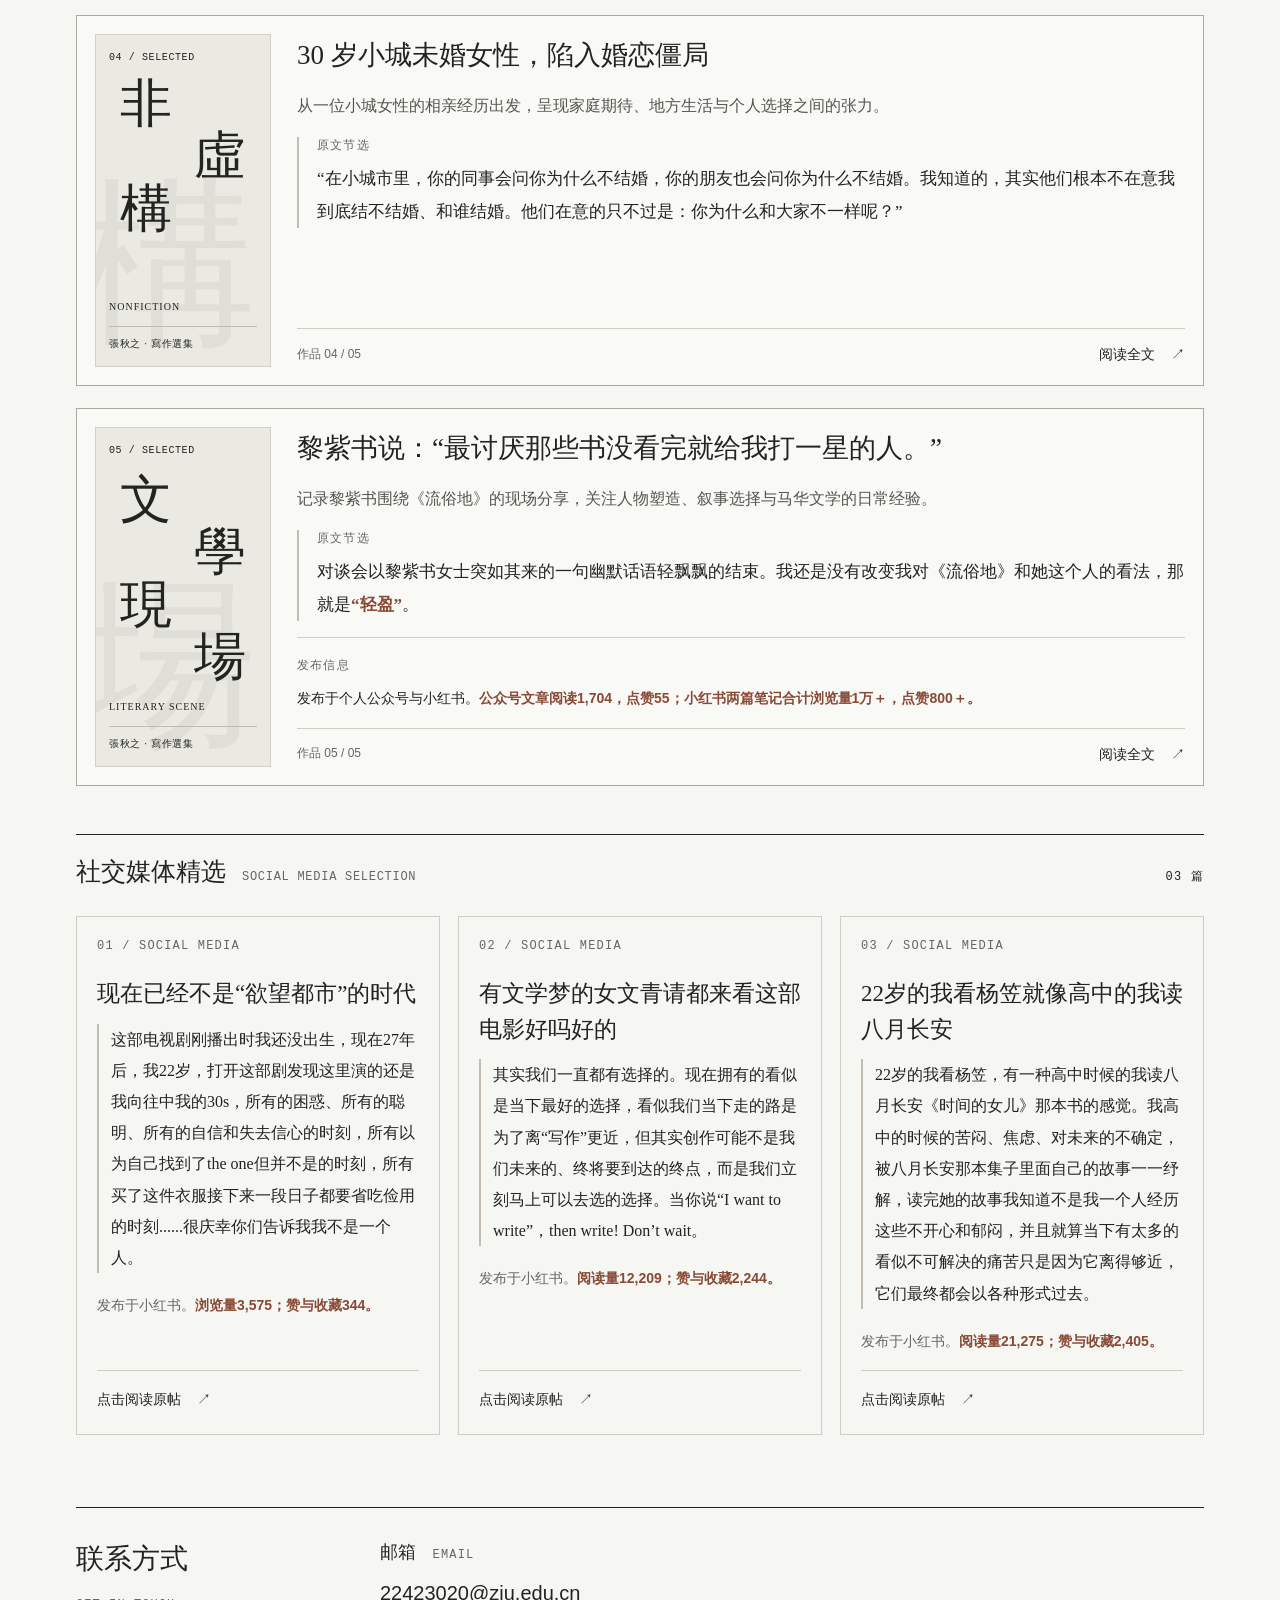
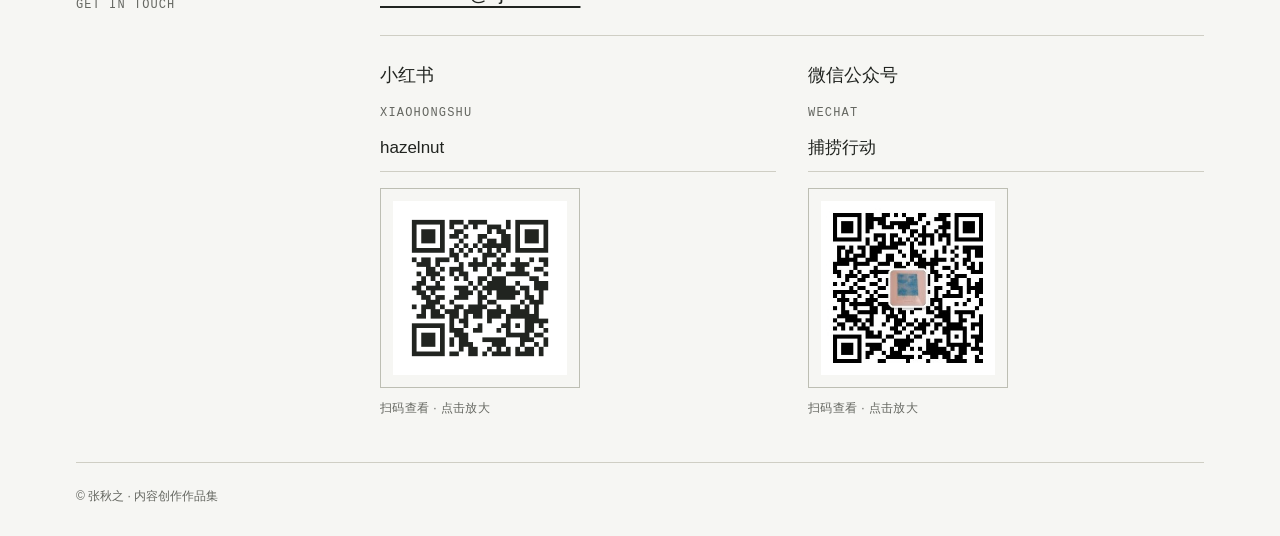
==== commit f9f116d8: "Add account readership to portfolio introduction" ====
--- a/index.html
+++ b/index.html
@@ -6,7 +6,7 @@
 <link rel="stylesheet" href="style.css"></head><body>
 <a class="skip" href="#main">跳至正文</a><div class="shell"><header class="masthead"><a class="wordmark" href="index.html" aria-label="张秋之，首页">秋之 / QIUZHI</a>
 <span class="mast-meta">WRITING &amp; OBSERVATIONS</span><nav class="header-nav" aria-label="主导航"><a href="index.html#works"><span>作品</span><span class="nav-en" lang="en">WORKS</span></a><a href="index.html#social"><span>社媒精选</span><span class="nav-en" lang="en">SOCIAL MEDIA</span></a><a href="index.html#contact"><span>联系</span><span class="nav-en" lang="en">CONTACT</span></a></nav></header>
-<main id="main"><section class="hero" aria-labelledby="name"><div><h1 id="name">张秋之</h1><p class="subtitle">Writing Portfolio / 内容创作作品集</p></div><div class="hero-copy"><p class="bio">新闻学本科、传播学硕士在读，关注文化、媒介与日常生活，持续进行非虚构、评论及虚构写作。</p></div></section>
+<main id="main"><section class="hero" aria-labelledby="name"><div><h1 id="name">张秋之</h1><p class="subtitle">Writing Portfolio / 内容创作作品集</p></div><div class="hero-copy"><p class="bio">新闻学本科、传播学硕士在读，关注文化、媒介与日常生活，持续进行非虚构、评论及虚构写作。</p><p class="profile-stats">个人小红书账号“hazelnut（ID：765102998）”账号累计<strong>阅读量破10万，</strong>获得<strong>1.3万+</strong>赞与收藏，多篇内容<strong>阅读量破万</strong>。</p></div></section>
 <section id="works" aria-labelledby="works-title"><div class="section-head"><h2 class="section-title" id="works-title">代表作品<span>SELECTED WRITING</span></h2><span class="micro">01 — 05</span></div>
 <nav class="index-nav" aria-label="作品目录"><a href="#fried-green-tomatoes"><b>01</b>书评·《油炸绿番茄》</a><a href="#bookstore-public-space"><b>02</b>非虚构·书店与公共空间</a><a href="#fanfiction"><b>03</b>虚构·同人创作</a><a href="#small-town-women"><b>04</b>非虚构·小城女性</a><a href="#li-zishu"><b>05</b>文学现场·黎紫书</a></nav><div class="work-list"><article class="work-card" id="fried-green-tomatoes">
 <div class="type-cover count-2" aria-label="書評"><span class="type-number">01 / SELECTED</span><span class="type-ghost" aria-hidden="true">評</span><div class="type-glyphs" aria-hidden="true"><span class="glyph glyph-0">書</span><span class="glyph glyph-1">評</span></div><span class="type-english">BOOK REVIEW</span><span class="type-foot">張秋之 · 寫作選集</span></div>
--- a/style.css
+++ b/style.css
@@ -74,3 +74,10 @@
 @media(max-width:620px){.masthead{flex-wrap:wrap;gap:14px}.header-nav{gap:18px;flex-wrap:wrap}.header-nav a{white-space:nowrap}.header-nav .nav-en{font-size:10px}}
 
 .contact-account{font:17px/1.6 var(--sans);margin:8px 0 0;color:var(--ink)}.social-card .work-info strong{font-weight:700;color:#884936}
+
+/* Approved author-note styling for the literary event article. */
+.reader .prose .author-note{font-size:15px;line-height:1.9;color:#72736c;margin-bottom:1.6em}.reader .prose .author-aside{font-size:.84em;line-height:inherit;color:#72736c}
+
+/* Account performance beneath the existing introduction. */
+.hero .profile-stats{font:15px/1.9 var(--sans);color:var(--muted);margin:14px 0 0;max-width:36em}.profile-stats strong{font-weight:700;color:#884936}.hero{align-items:center}
+@media(max-width:620px){.hero .profile-stats{font-size:14px;line-height:1.85;margin-top:12px}}
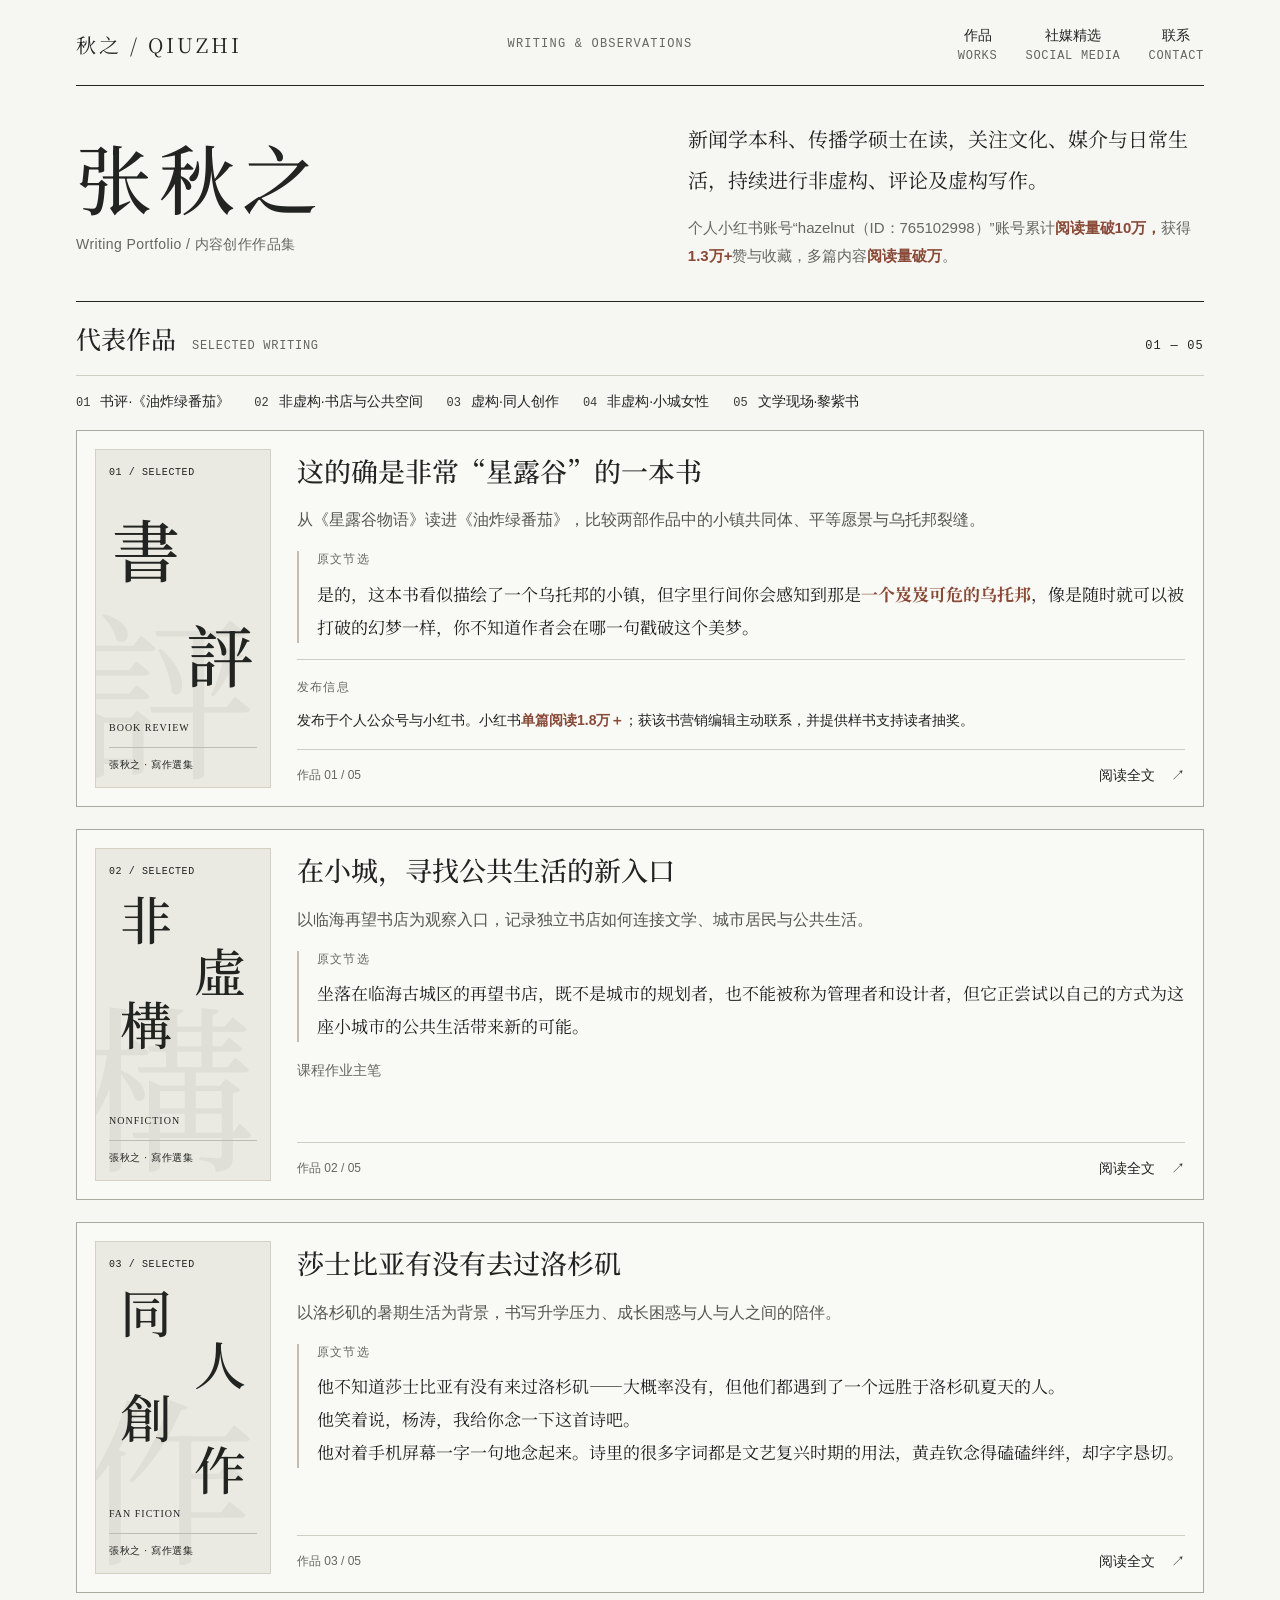
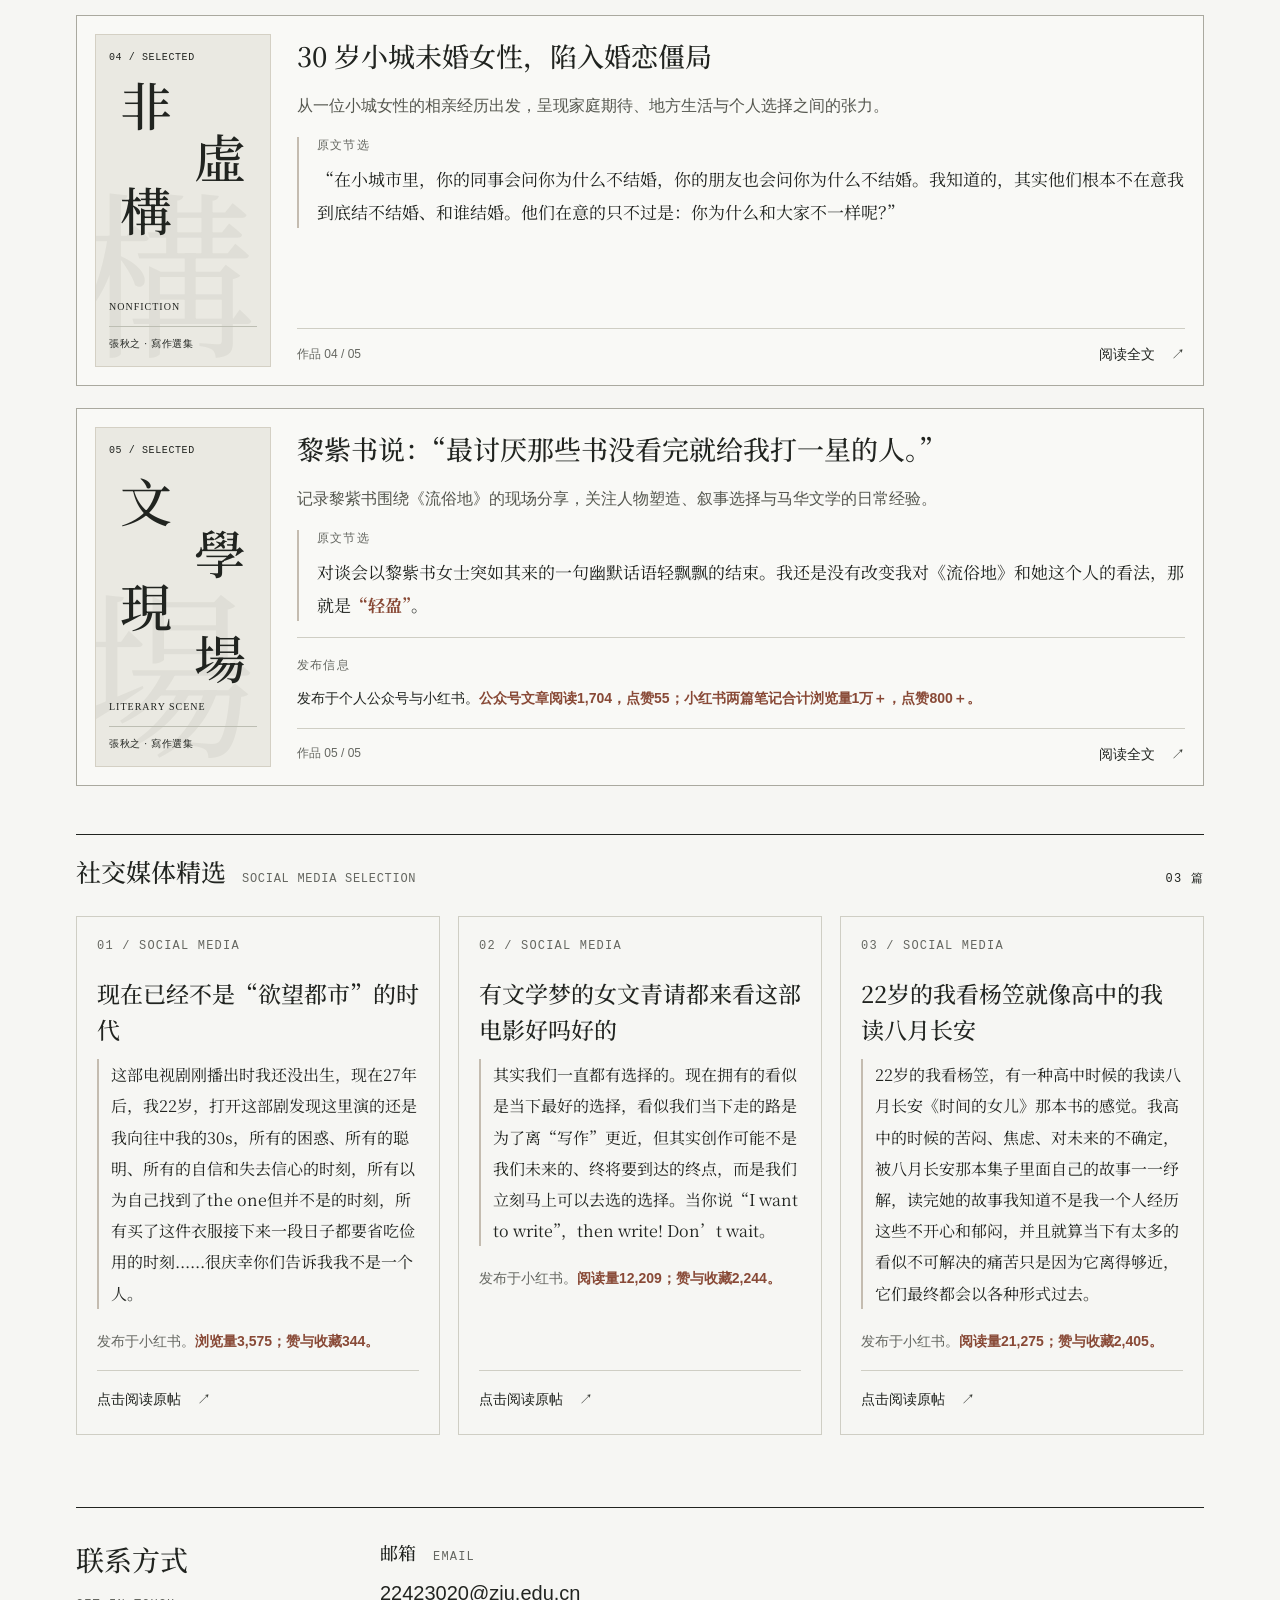
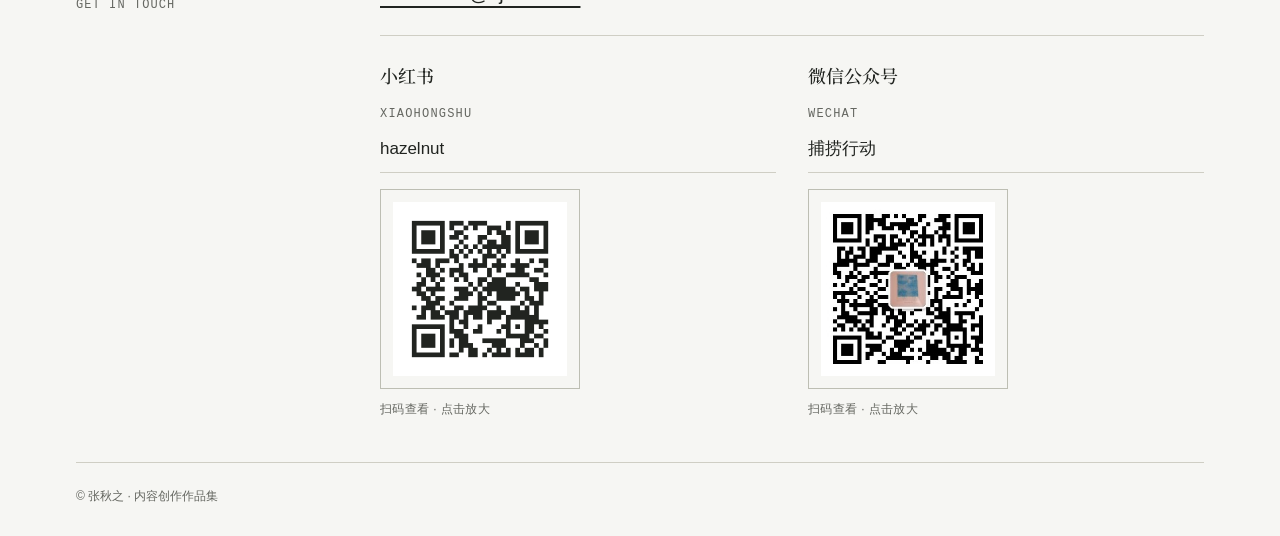
==== commit 6fad6e27: "Embed self-hosted Songti and Fangsong webfonts" ====
--- a/index.html
+++ b/index.html
@@ -3,7 +3,7 @@
 <title>张秋之｜内容创作作品集</title><meta name="description" content="新闻学本科、传播学硕士在读，关注文化、媒介与日常生活，持续进行非虚构、评论及虚构写作。">
 <meta name="color-scheme" content="light"><meta name="theme-color" content="#f6f6f3">
 <link rel="icon" type="image/svg+xml" href="data:image/svg+xml,%3Csvg xmlns='http://www.w3.org/2000/svg' viewBox='0 0 32 32'%3E%3Crect width='32' height='32' fill='%23212420'/%3E%3Ctext x='16' y='23' font-size='23' text-anchor='middle' fill='%23f6f6f3' font-family='serif'%3E秋%3C/text%3E%3C/svg%3E">
-<link rel="stylesheet" href="style.css"></head><body>
+<link rel="stylesheet" href="style.css?v=20260924-webfonts"></head><body>
 <a class="skip" href="#main">跳至正文</a><div class="shell"><header class="masthead"><a class="wordmark" href="index.html" aria-label="张秋之，首页">秋之 / QIUZHI</a>
 <span class="mast-meta">WRITING &amp; OBSERVATIONS</span><nav class="header-nav" aria-label="主导航"><a href="index.html#works"><span>作品</span><span class="nav-en" lang="en">WORKS</span></a><a href="index.html#social"><span>社媒精选</span><span class="nav-en" lang="en">SOCIAL MEDIA</span></a><a href="index.html#contact"><span>联系</span><span class="nav-en" lang="en">CONTACT</span></a></nav></header>
 <main id="main"><section class="hero" aria-labelledby="name"><div><h1 id="name">张秋之</h1><p class="subtitle">Writing Portfolio / 内容创作作品集</p></div><div class="hero-copy"><p class="bio">新闻学本科、传播学硕士在读，关注文化、媒介与日常生活，持续进行非虚构、评论及虚构写作。</p><p class="profile-stats">个人小红书账号“hazelnut（ID：765102998）”账号累计<strong>阅读量破10万，</strong>获得<strong>1.3万+</strong>赞与收藏，多篇内容<strong>阅读量破万</strong>。</p></div></section>
--- a/style.css
+++ b/style.css
@@ -1,5 +1,9 @@
+/* Self-hosted OFL webfonts, subset for current site text. */
+@font-face{font-family:"QZSongti";src:url("assets/fonts/qz-songti-common.woff2") format("woff2");font-style:normal;font-weight:200 900;font-display:swap;unicode-range:U+20,U+21,U+26,U+2B,U+2C,U+2E,U+2F,U+30,U+31,U+32,U+33,U+34,U+35,U+36,U+37,U+38,U+39,U+40,U+41,U+42,U+43,U+44,U+45,U+46,U+47,U+48,U+49,U+4B,U+4C,U+4D,U+4E,U+4F,U+50,U+51,U+52,U+53,U+54,U+55,U+56,U+57,U+58,U+59,U+5A,U+61,U+63,U+64,U+65,U+66,U+67,U+68,U+69,U+6A,U+6C,U+6E,U+6F,U+72,U+73,U+74,U+75,U+77,U+7A,U+A9,U+B7,U+2014,U+2019,U+201C,U+201D,U+2197,U+3001,U+3002,U+300A,U+300B,U+4E00,U+4E07,U+4E0A,U+4E0B,U+4E0D,U+4E0E,U+4E14,U+4E1A,U+4E24,U+4E2A,U+4E2D,U+4E34,U+4E3A,U+4E3B,U+4E48,U+4E4B,U+4E4C,U+4E5F,U+4E66,U+4E70,U+4E86,U+4E8B,U+4E8E,U+4E9A,U+4E9B,U+4EA4,U+4EAB,U+4EB2,U+4EBA,U+4EC0,U+4ECB,U+4ECE,U+4ED6,U+4EE3,U+4EE5,U+4EEC,U+4EF6,U+4F17,U+4F1A,U+4F20,U+4F34,U+4F3C,U+4F46,U+4F4D,U+4F53,U+4F55,U+4F5C,U+4F60,U+4F9B,U+4FD7,U+4FE1,U+4FED,U+5019,U+50CF,U+50F5,U+513F,U+5165,U+5168,U+516B,U+516C,U+5171,U+5173,U+5174,U+5176,U+5185,U+518D,U+5199,U+51B3,U+51FA,U+51FB,U+5206,U+5207,U+5212,U+521A,U+521B,U+5230,U+523B,U+5267,U+5275,U+529B,U+52A8,U+5316,U+533A,U+5347,U+534E,U+5355,U+5371,U+5374,U+5386,U+538B,U+538C,U+539F,U+53BB,U+53CA,U+53CB,U+53D1,U+53D8,U+53D9,U+53E3,U+53E4,U+53E5,U+53EA,U+53EF,U+53F7,U+5403,U+5404,U+5408,U+540C,U+540E,U+5411,U+5417,U+5427,U+5448,U+544A,U+5462,U+548C,U+54C1,U+54EA,U+56E0,U+56F0,U+56F4,U+5728,U+5730,U+573A,U+5750,U+579A,U+57CE,U+5834,U+5851,U+58EB,U+590D,U+590F,U+591A,U+591F,U+5927,U+5929,U+592A,U+5931,U+5956,U+5973,U+5979,U+597D,U+5982,U+5A5A,U+5A92,U+5B50,U+5B57,U+5B66,U+5B78,U+5B83,U+5B89,U+5B8C,U+5B9A,U+5B9E,U+5BB6,U+5BB9,U+5BDF,U+5BEB,U+5BF9,U+5BFB,U+5C06,U+5C0F,U+5C1D,U+5C31,U+5C40,U+5C45,U+5C4F,U+5C81,U+5C8C,U+5DF1,U+5DF2,U+5E02,U+5E03,U+5E16,U+5E26,U+5E38,U+5E55,U+5E73,U+5E74,U+5E76,U+5E78,U+5E7B,U+5E7D,U+5E86,U+5E95,U+5E97,U+5EA7,U+5EAD,U+5F00,U+5F0F,U+5F20,U+5F35,U+5F53,U+5F55,U+5F62,U+5F71,U+5F80,U+5F85,U+5F88,U+5F97,U+5FAE,U+5FC3,U+5FF5,U+6027,U+604B,U+606F,U+6073,U+60D1,U+610F,U+611F,U+613F,U+6210,U+6211,U+6233,U+6240,U+624B,U+6253,U+6258,U+626B,U+627E,U+62BD,U+62E5,U+62E9,U+6301,U+6355,U+635E,U+63A5,U+63CF,U+63D0,U+64AD,U+652F,U+6536,U+6539,U+653E,U+6545,U+6587,U+65B0,U+65B9,U+65E2,U+65E5,U+65F6,U+660E,U+661F,U+662F,U+666F,U+6691,U+66F4,U+66F8,U+6700,U+6708,U+6709,U+670B,U+670D,U+671B,U+671F,U+672A,U+672C,U+673A,U+6749,U+675F,U+6765,U+6768,U+6784,U+67E5,U+6837,U+6839,U+68A6,U+6982,U+69CB,U+6B32,U+6B63,U+6BB5,U+6BD4,U+6C11,U+6CA1,U+6CB9,U+6CD5,U+6CE8,U+6D1B,U+6D3B,U+6D41,U+6D4F,U+6D77,U+6D9B,U+6F14,U+70B8,U+70B9,U+7126,U+7269,U+72EC,U+7387,U+73B0,U+73FE,U+7406,U+751F,U+7528,U+7535,U+756A,U+75DB,U+7684,U+76C8,U+76F4,U+76F8,U+7701,U+770B,U+7740,U+77E5,U+77F6,U+7801,U+7834,U+7855,U+786E,U+78D5,U+793E,U+79BB,U+79CB,U+79CD,U+79D1,U+79F0,U+7A0B,U+7A7A,U+7A81,U+7ACB,U+7AE0,U+7B11,U+7B14,U+7B20,U+7B49,U+7B97,U+7BA1,U+7BB1,U+7BC7,U+7CBE,U+7CFB,U+7D2B,U+7D2F,U+7EA2,U+7EBE,U+7EC8,U+7ECA,U+7ECF,U+7ED3,U+7ED5,U+7ED8,U+7ED9,U+7EED,U+7EFF,U+7F16,U+7F1D,U+7F8E,U+8005,U+800C,U+8054,U+806A,U+80CC,U+80DC,U+80FD,U+81EA,U+81F3,U+827A,U+8282,U+82E6,U+8304,U+838E,U+83B7,U+8425,U+843D,U+85CF,U+8651,U+865A,U+865B,U+884C,U+8863,U+8868,U+88AB,U+88C2,U+8981,U+89C2,U+89C4,U+89C6,U+89C8,U+89C9,U+89E3,U+8A55,U+8BA1,U+8BA8,U+8BB0,U+8BBA,U+8BBE,U+8BC4,U+8BC9,U+8BCD,U+8BD5,U+8BD7,U+8BDD,U+8BE5,U+8BED,U+8BF4,U+8BF7,U+8BFB,U+8BFE,U+8C01,U+8C08,U+8C37,U+8D26,U+8D5E,U+8D70,U+8D77,U+8DEF,U+8DF3,U+8F7B,U+8F83,U+8F91,U+8FBE,U+8FC7,U+8FD1,U+8FD8,U+8FD9,U+8FDB,U+8FDC,U+8FDE,U+9009,U+9020,U+9047,U+9053,U+9078,U+90A3,U+90A6,U+90AE,U+90C1,U+90E8,U+90FD,U+91CC,U+91CF,U+94A6,U+9500,U+9547,U+957F,U+95EE,U+95F4,U+95F7,U+95FB,U+9605,U+966A,U+9677,U+968F,U+96C6,U+9732,U+9752,U+975E,U+9762,U+98D8,U+9996,U+9A6C,U+9A8C,U+9AD8,U+9EC4,U+9ECE,U+9ED8,U+FF08,U+FF09,U+FF0B,U+FF0C,U+FF1A,U+FF1B,U+FF1F,U+FF5C;}
+@font-face{font-family:"QZSongti";src:url("assets/fonts/qz-songti-articles.woff2") format("woff2");font-style:normal;font-weight:200 900;font-display:swap;unicode-range:U+28,U+29,U+2D,U+3A,U+3F,U+4A,U+5B,U+5D,U+62,U+6B,U+6D,U+70,U+76,U+78,U+79,U+7C,U+D7,U+2013,U+2018,U+2026,U+2190,U+4E03,U+4E08,U+4E09,U+4E13,U+4E16,U+4E1C,U+4E1D,U+4E22,U+4E25,U+4E27,U+4E30,U+4E3E,U+4E45,U+4E49,U+4E4D,U+4E4E,U+4E50,U+4E54,U+4E58,U+4E5D,U+4E60,U+4E61,U+4E71,U+4E73,U+4E88,U+4E89,U+4E8C,U+4E8F,U+4E91,U+4E92,U+4E94,U+4E95,U+4EA7,U+4EAC,U+4EAE,U+4EC5,U+4ECA,U+4ECD,U+4ED8,U+4EE4,U+4EEA,U+4EF0,U+4EF7,U+4EFB,U+4EFD,U+4EFF,U+4F01,U+4F0A,U+4F0F,U+4F18,U+4F19,U+4F1E,U+4F1F,U+4F24,U+4F2B,U+4F30,U+4F38,U+4F4E,U+4F4F,U+4F59,U+4F5B,U+4F7F,U+4F83,U+4F8B,U+4F9D,U+4FA3,U+4FA6,U+4FA7,U+4FB5,U+4FBF,U+4FC3,U+4FCA,U+4FCF,U+4FDA,U+4FDD,U+4FE9,U+4FEE,U+500D,U+5012,U+5014,U+501A,U+501F,U+503C,U+503E,U+5047,U+504E,U+504F,U+5055,U+505A,U+505C,U+5065,U+5076,U+5077,U+507F,U+508D,U+50AC,U+5140,U+5143,U+5145,U+5146,U+5148,U+5149,U+514B,U+514D,U+516D,U+5170,U+5177,U+5178,U+517B,U+517C,U+518C,U+5192,U+51A0,U+51AC,U+51B0,U+51B2,U+51B5,U+51B7,U+51C0,U+51C4,U+51C6,U+51C9,U+51CB,U+51CC,U+51CF,U+51D1,U+51E0,U+51ED,U+51EF,U+51F8,U+5200,U+520A,U+5217,U+5219,U+521D,U+5220,U+5224,U+5228,U+5229,U+522B,U+5236,U+5237,U+5239,U+523A,U+524A,U+524D,U+5254,U+5269,U+526A,U+526F,U+529D,U+529E,U+529F,U+52A0,U+52A1,U+52A9,U+52AA,U+52AB,U+52B1,U+52B2,U+52BF,U+52C7,U+52C9,U+52E4,U+52FA,U+52FE,U+5305,U+5306,U+5317,U+5339,U+533B,U+5341,U+5343,U+5348,U+534A,U+534F,U+5356,U+5357,U+5361,U+5362,U+5366,U+536B,U+5370,U+5373,U+5377,U+5382,U+5385,U+5389,U+5398,U+539A,U+53A2,U+53A8,U+53BF,U+53C2,U+53C8,U+53C9,U+53CC,U+53CD,U+53D4,U+53D6,U+53D7,U+53DB,U+53E6,U+53E9,U+53EB,U+53F0,U+53F2,U+53F3,U+53F8,U+53F9,U+540A,U+540D,U+5410,U+5413,U+5426,U+542B,U+542C,U+542F,U+5435,U+5438,U+5439,U+543B,U+5440,U+5446,U+5457,U+5458,U+545B,U+5468,U+5473,U+547C,U+547D,U+5495,U+5496,U+54A7,U+54AA,U+54AC,U+54B8,U+54BD,U+54C0,U+54C4,U+54C8,U+54CD,U+54D1,U+54E5,U+54E6,U+54ED,U+54FD,U+5507,U+5509,U+5524,U+552E,U+552F,U+5546,U+554A,U+5561,U+5582,U+5584,U+5589,U+558A,U+5594,U+5598,U+559C,U+559D,U+55B7,U+55BB,U+55C5,U+55D3,U+55E4,U+55EF,U+5609,U+561B,U+561E,U+561F,U+5632,U+5634,U+565C,U+5662,U+5668,U+56DB,U+56DE,U+56E2,U+56ED,U+56FA,U+56FD,U+56FE,U+5706,U+5708,U+571F,U+573E,U+5740,U+5747,U+574A,U+574F,U+5757,U+575A,U+575B,U+5761,U+5766,U+576A,U+5782,U+5783,U+578B,U+57AB,U+57CB,U+57DF,U+57F9,U+57FA,U+5802,U+5806,U+582A,U+585E,U+5883,U+5899,U+589F,U+58A8,U+58C1,U+58E4,U+58F0,U+58F6,U+5904,U+5907,U+5915,U+5916,U+591C,U+592B,U+592E,U+5934,U+5938,U+5939,U+5947,U+5948,U+594B,U+594F,U+5955,U+5957,U+5965,U+5976,U+5978,U+5987,U+5988,U+5999,U+59A5,U+59AE,U+59B9,U+59BB,U+59C6,U+59CB,U+59D0,U+59D4,U+59E8,U+59EC,U+59FB,U+59FF,U+5A01,U+5A07,U+5A46,U+5A4A,U+5A7F,U+5AC1,U+5AC2,U+5ACC,U+5AE9,U+5B58,U+5B59,U+5B63,U+5B69,U+5B81,U+5B87,U+5B88,U+5B8F,U+5B98,U+5B9D,U+5BA1,U+5BA2,U+5BA3,U+5BA4,U+5BB3,U+5BB4,U+5BBD,U+5BBE,U+5BBF,U+5BC4,U+5BC6,U+5BCC,U+5BD3,U+5BF8,U+5BFC,U+5C01,U+5C04,U+5C0A,U+5C11,U+5C14,U+5C16,U+5C24,U+5C2C,U+5C34,U+5C3D,U+5C3E,U+5C41,U+5C42,U+5C48,U+5C4A,U+5C4B,U+5C4E,U+5C55,U+5C5E,U+5C71,U+5C97,U+5C9A,U+5C9B,U+5CB8,U+5CE1,U+5D07,U+5D2D,U+5DDE,U+5DE5,U+5DE6,U+5DE8,U+5DEB,U+5DEE,U+5DF4,U+5DF7,U+5DFE,U+5E05,U+5E08,U+5E0C,U+5E18,U+5E2E,U+5E45,U+5E62,U+5E72,U+5E7F,U+5E8A,U+5E8F,U+5E93,U+5E94,U+5E9C,U+5E9F,U+5EA6,U+5EB7,U+5EB8,U+5ECA,U+5EF6,U+5EFA,U+5F02,U+5F03,U+5F04,U+5F15,U+5F17,U+5F27,U+5F2F,U+5F31,U+5F39,U+5F3A,U+5F52,U+5F69,U+5F79,U+5F7B,U+5F7C,U+5F81,U+5F84,U+5F8B,U+5F90,U+5FB7,U+5FC5,U+5FC6,U+5FCC,U+5FCD,U+5FD7,U+5FD8,U+5FD9,U+5FE7,U+5FEB,U+6000,U+6001,U+600E,U+6012,U+6015,U+601D,U+6021,U+6025,U+6026,U+6028,U+602A,U+603B,U+6052,U+6062,U+6064,U+6069,U+6070,U+6076,U+607C,U+6084,U+6089,U+6096,U+60AC,U+60B2,U+60B4,U+60C5,U+60CA,U+60DC,U+60E8,U+60EE,U+60EF,U+60F3,U+60F6,U+6101,U+6108,U+6123,U+6124,U+612B,U+614C,U+6155,U+6162,U+6170,U+618B,U+6194,U+61C2,U+620F,U+6216,U+6218,U+6237,U+623F,U+6247,U+624D,U+624E,U+6251,U+6254,U+626C,U+626D,U+626E,U+6270,U+6276,U+6279,U+627C,U+627F,U+6280,U+628A,U+6291,U+6292,U+6293,U+6295,U+6296,U+6297,U+629A,U+629B,U+62A4,U+62A5,U+62AC,U+62B1,U+62B9,U+62BF,U+62C5,U+62C6,U+62C7,U+62C9,U+62CC,U+62CD,U+62CE,U+62D0,U+62D2,U+62D4,U+62D6,U+62DB,U+62DC,U+62DF,U+62EC,U+62EF,U+62FC,U+62FD,U+62FE,U+62FF,U+6302,U+6307,U+6309,U+6311,U+631A,U+6320,U+6321,U+6324,U+6325,U+6328,U+632A,U+632B,U+632F,U+633A,U+634F,U+6362,U+6367,U+636E,U+6388,U+6389,U+638C,U+638F,U+6392,U+63A0,U+63A2,U+63A7,U+63A8,U+63A9,U+63AA,U+63C9,U+63D2,U+63E1,U+6401,U+6402,U+6405,U+641E,U+642C,U+642D,U+6444,U+6447,U+644A,U+6454,U+6458,U+6478,U+6487,U+6491,U+6492,U+6495,U+649E,U+64B0,U+64C5,U+64CD,U+64CE,U+64E6,U+653B,U+653F,U+6548,U+654F,U+6551,U+6559,U+6562,U+6563,U+656C,U+6570,U+6572,U+6574,U+6597,U+6599,U+659C,U+65A5,U+65AD,U+65AF,U+65C1,U+65C5,U+65CF,U+65E0,U+65E6,U+65E7,U+65E9,U+65FA,U+6602,U+660C,U+660F,U+6620,U+6625,U+6627,U+6628,U+663E,U+6643,U+664C,U+6652,U+6653,U+665A,U+6668,U+666E,U+6670,U+667E,U+6682,U+6696,U+6697,U+66A7,U+66AE,U+66B4,U+66FE,U+66FF,U+6717,U+671D,U+6728,U+672B,U+672F,U+6731,U+6734,U+6735,U+673D,U+6740,U+6742,U+6743,U+674E,U+6750,U+6751,U+6756,U+6761,U+676F,U+6775,U+677E,U+677F,U+6790,U+6797,U+679A,U+679C,U+67A3,U+67AA,U+67B6,U+67D0,U+67D4,U+67DC,U+67F1,U+6807,U+680B,U+6821,U+6838,U+683C,U+6843,U+6846,U+6848,U+684C,U+6851,U+6863,U+6876,U+6881,U+68AF,U+68B0,U+68C0,U+68C9,U+6905,U+695A,U+697C,U+699C,U+69FD,U+6A21,U+6A2A,U+6A31,U+6A90,U+6B20,U+6B21,U+6B22,U+6B23,U+6B27,U+6B3E,U+6B4C,U+6B62,U+6B64,U+6B65,U+6B67,U+6B6A,U+6B7B,U+6B8A,U+6B8B,U+6B96,U+6BBF,U+6BCD,U+6BCF,U+6BD5,U+6BDB,U+6BEB,U+6C14,U+6C1B,U+6C34,U+6C38,U+6C41,U+6C42,U+6C49,U+6C57,U+6C5F,U+6C60,U+6C61,U+6C64,U+6C6A,U+6C70,U+6C7D,U+6C89,U+6C99,U+6CA7,U+6CB3,U+6CBB,U+6CBF,U+6CDB,U+6CE1,U+6CEA,U+6CF3,U+6CFC,U+6CFD,U+6D0B,U+6D17,U+6D1E,U+6D25,U+6D32,U+6D4B,U+6D4E,U+6D51,U+6D52,U+6D6A,U+6D6E,U+6D74,U+6D88,U+6D89,U+6D8C,U+6DA6,U+6DAF,U+6DB2,U+6DCB,U+6DD8,U+6DE1,U+6DF1,U+6DF7,U+6DFB,U+6E05,U+6E0D,U+6E10,U+6E29,U+6E34,U+6E38,U+6E3A,U+6E56,U+6E7E,U+6E7F,U+6E85,U+6E90,U+6E9C,U+6EA2,U+6ED1,U+6EE1,U+6EE5,U+6EE9,U+6EF4,U+6F06,U+6F09,U+6F2B,U+6F58,U+6F6E,U+6FC0,U+706B,U+706D,U+706F,U+7070,U+7075,U+7076,U+707C,U+7089,U+708E,U+7092,U+70DF,U+70E6,U+70E7,U+70ED,U+7115,U+7136,U+714E,U+7167,U+719F,U+71C3,U+71E5,U+722C,U+7231,U+7236,U+7238,U+723D,U+7247,U+7248,U+724C,U+7259,U+725B,U+7275,U+7279,U+72AF,U+72B6,U+72B9,U+72C2,U+72E1,U+72ED,U+72F1,U+731B,U+732A,U+732B,U+732E,U+7334,U+7389,U+738B,U+73A9,U+73AB,U+73AF,U+73BB,U+73E0,U+73ED,U+7403,U+7410,U+7433,U+743A,U+7470,U+7483,U+74DC,U+74E3,U+7518,U+751A,U+751C,U+7529,U+7531,U+7532,U+7533,U+7537,U+753B,U+7545,U+754C,U+7559,U+7565,U+758F,U+7591,U+7597,U+75AB,U+75BC,U+75BE,U+75C5,U+75D5,U+7626,U+767D,U+767E,U+76AE,U+76B1,U+76C6,U+76CA,U+76D0,U+76D1,U+76D2,U+76D6,U+76D8,U+76DB,U+76EE,U+76EF,U+76F2,U+76F9,U+76FE,U+7709,U+771F,U+7720,U+7728,U+7729,U+772F,U+7736,U+773C,U+7741,U+775B,U+7761,U+7766,U+776B,U+77AA,U+77AC,U+77ED,U+77EE,U+77F3,U+7814,U+786C,U+788C,U+788E,U+7897,U+789F,U+78B0,U+793A,U+793C,U+7956,U+795D,U+795E,U+7968,U+796D,U+7978,U+797A,U+7981,U+798F,U+79C0,U+79C1,U+79C9,U+79D2,U+79DF,U+79E9,U+79EF,U+79FB,U+7A00,U+7A33,U+7A3D,U+7A3F,U+7A76,U+7A7F,U+7A97,U+7AA3,U+7AB8,U+7AD6,U+7AD9,U+7ADE,U+7ADF,U+7AE5,U+7AEF,U+7B1B,U+7B26,U+7B2C,U+7B3C,U+7B50,U+7B51,U+7B52,U+7B54,U+7B56,U+7B79,U+7B80,U+7BF1,U+7C4D,U+7C73,U+7C7B,U+7C89,U+7CA5,U+7CCA,U+7CD5,U+7D20,U+7D22,U+7D27,U+7EA0,U+7EA6,U+7EA7,U+7EAA,U+7EAF,U+7EB3,U+7EB7,U+7EB8,U+7EBF,U+7EC3,U+7EC4,U+7EC6,U+7ECD,U+7EDC,U+7EDD,U+7EDF,U+7EE7,U+7EE9,U+7EEA,U+7EF4,U+7EF7,U+7F13,U+7F15,U+7F18,U+7F20,U+7F29,U+7F2E,U+7F3A,U+7F51,U+7F69,U+7F6A,U+7F6E,U+7F9E,U+7FA4,U+7FBD,U+7FC5,U+7FD8,U+7FFB,U+7FFC,U+8000,U+8001,U+8003,U+8010,U+8017,U+8033,U+803B,U+804A,U+804C,U+805A,U+8083,U+8086,U+8089,U+808B,U+808C,U+80A1,U+80A4,U+80A5,U+80A9,U+80AF,U+80B2,U+80BF,U+80C3,U+80C6,U+80CE,U+80DB,U+80E1,U+80F3,U+80F8,U+8106,U+810F,U+8111,U+8116,U+811A,U+8131,U+8138,U+813E,U+8150,U+8154,U+8155,U+8170,U+8174,U+8179,U+817E,U+817F,U+8180,U+818A,U+819B,U+81C2,U+81E3,U+81ED,U+81F4,U+820C,U+820D,U+8212,U+821E,U+822A,U+822C,U+8239,U+826F,U+8272,U+827E,U+829D,U+82AC,U+82B1,U+82BD,U+82DE,U+82E5,U+82F1,U+82F3,U+8303,U+8305,U+832B,U+832C,U+8336,U+8349,U+8350,U+8352,U+8354,U+8363,U+8367,U+8389,U+83AB,U+83B1,U+83DC,U+840C,U+8457,U+8482,U+848B,U+8499,U+849C,U+84D3,U+84DD,U+84EC,U+8549,U+8584,U+8587,U+85AA,U+85D5,U+864E,U+867D,U+86CB,U+8715,U+8774,U+8776,U+8840,U+8854,U+8857,U+8865,U+886B,U+886C,U+8877,U+888B,U+8896,U+88C5,U+88D4,U+88D9,U+88E4,U+88F8,U+88F9,U+892A,U+897F,U+8986,U+89C1,U+89D2,U+89E6,U+8A00,U+8B66,U+8BA4,U+8BA9,U+8BAD,U+8BAE,U+8BB2,U+8BB8,U+8BBD,U+8BBF,U+8BC1,U+8BC6,U+8BD1,U+8BDA,U+8BDE,U+8BE2,U+8BE6,U+8BE8,U+8BE9,U+8BEF,U+8BF5,U+8BF8,U+8BFA,U+8C03,U+8C0B,U+8C11,U+8C22,U+8C31,U+8C46,U+8C61,U+8C6B,U+8C8C,U+8D1D,U+8D1F,U+8D22,U+8D23,U+8D25,U+8D27,U+8D28,U+8D2C,U+8D2D,U+8D31,U+8D34,U+8D39,U+8D44,U+8D4F,U+8D53,U+8D56,U+8D5B,U+8D6B,U+8D76,U+8D85,U+8D8A,U+8DA3,U+8DB3,U+8DC3,U+8DCB,U+8DCC,U+8DD1,U+8DDD,U+8DDF,U+8DE8,U+8DF5,U+8E0F,U+8E29,U+8E51,U+8E6C,U+8E72,U+8EAB,U+8EB2,U+8EBA,U+8F66,U+8F68,U+8F6C,U+8F6E,U+8F6F,U+8F7D,U+8F7F,U+8F86,U+8F89,U+8F90,U+8F93,U+8F9E,U+8FA8,U+8FB9,U+8FC1,U+8FCE,U+8FD0,U+8FD4,U+8FDD,U+8FDF,U+8FEA,U+8FF0,U+8FF7,U+8FF9,U+8FFD,U+9000,U+9001,U+9002,U+9003,U+9006,U+900F,U+9010,U+9012,U+9014,U+9017,U+901A,U+901B,U+901D,U+901F,U+9038,U+903B,U+903C,U+9042,U+904D,U+9063,U+9065,U+906D,U+906E,U+907F,U+9080,U+90BB,U+90D1,U+914D,U+9152,U+9177,U+9178,U+9192,U+91C7,U+91CA,U+91CD,U+91CE,U+91D1,U+9488,U+949F,U+94B0,U+94B1,U+94C1,U+94F2,U+94F6,U+94FE,U+9505,U+950B,U+9510,U+9519,U+9524,U+955C,U+95E8,U+95EA,U+95ED,U+95EF,U+95F2,U+95F9,U+9601,U+961F,U+9632,U+9633,U+9634,U+9635,U+9636,U+963F,U+9645,U+9648,U+964D,U+9650,U+9661,U+9662,U+9664,U+9669,U+9690,U+9694,U+96BE,U+96E8,U+96F6,U+96F7,U+9700,U+971E,U+9759,U+9760,U+9769,U+9774,U+978B,U+97F3,U+9875,U+9876,U+9879,U+987A,U+987B,U+987E,U+987F,U+9881,U+9884,U+9886,U+9887,U+988A,U+9891,U+9897,U+9898,U+989A,U+989C,U+989D,U+98A4,U+98CE,U+98DE,U+98DF,U+9910,U+996D,U+996E,U+9976,U+997F,U+9986,U+9999,U+9A76,U+9A7E,U+9A82,U+9A91,U+9AA8,U+9B3C,U+9B41,U+9B42,U+9B44,U+9B4F,U+9C7C,U+9C9C,U+9CC4,U+9E21,U+9E48,U+9E4F,U+9E55,U+9EBB,U+9ED1,U+9EE0,U+9F0E,U+9F13,U+9F3B,U+9F50,U+9F7F,U+9F84,U+FF01;}
+@font-face{font-family:"QZFangsong";src:url("assets/fonts/qz-fangsong-quotes.woff2") format("woff2");font-style:normal;font-weight:400;font-display:swap;unicode-range:U+20,U+30,U+31,U+32,U+33,U+2018,U+2019,U+201C,U+201D,U+3001,U+3002,U+4E00,U+4E03,U+4E09,U+4E0A,U+4E0D,U+4E0E,U+4E2A,U+4E2D,U+4E34,U+4E3A,U+4E5F,U+4E66,U+4E86,U+4E8B,U+4EA4,U+4EBA,U+4ECA,U+4ED6,U+4EE5,U+4EEC,U+4F46,U+4F4E,U+4F53,U+503C,U+50AC,U+5149,U+5165,U+516C,U+5171,U+5177,U+518D,U+51C6,U+51FA,U+5207,U+5212,U+5230,U+529B,U+533A,U+534F,U+5355,U+5386,U+538B,U+53C2,U+53CB,U+53D1,U+53E4,U+53EF,U+53F2,U+540C,U+5411,U+542C,U+548C,U+5728,U+5750,U+575A,U+575B,U+57CE,U+5851,U+5883,U+5979,U+59A5,U+5A5A,U+5B63,U+5B66,U+5B81,U+5B83,U+5B9E,U+5BB6,U+5BF9,U+5C0F,U+5C11,U+5C1D,U+5C31,U+5C55,U+5C81,U+5DF1,U+5DF2,U+5E02,U+5E26,U+5E38,U+5E74,U+5E94,U+5E95,U+5E97,U+5EA7,U+5F02,U+5F0F,U+600E,U+6210,U+6211,U+6253,U+627E,U+629B,U+62DF,U+6301,U+6307,U+6587,U+65B0,U+65B9,U+65E2,U+65E5,U+65F6,U+662F,U+6682,U+66FE,U+6709,U+670B,U+671B,U+6765,U+6807,U+6837,U+6B63,U+6BCD,U+6CA1,U+6D3B,U+6D41,U+6D77,U+6E10,U+7236,U+738B,U+73AF,U+73B0,U+7406,U+751F,U+7684,U+79F0,U+7A7A,U+7B1B,U+7B2C,U+7B97,U+7BA1,U+7C7B,U+7ECF,U+7ED3,U+7EDC,U+7F3A,U+7F51,U+8005,U+8054,U+80FD,U+81EA,U+843D,U+865A,U+88AB,U+89C4,U+8BA1,U+8BBA,U+8BBE,U+8BD5,U+8BDD,U+8BE5,U+8C31,U+8D70,U+8D8A,U+8EAB,U+8FC7,U+8FD8,U+8FD9,U+8FDB,U+9010,U+901A,U+90FD,U+91CD,U+94B1,U+95EE,U+95F4,U+9645,U+964D,U+9762,U+9898,U+FF0C,U+FF1A,U+FF1F;}
 /* 张秋之 · Writing Portfolio */
-:root{--paper:#f6f6f3;--ink:#212420;--muted:#656761;--line:#cfcec4;--red:#373a34;--serif:"Songti SC","Noto Serif CJK SC","Source Han Serif SC","STSong",serif;--sans:"PingFang SC","Microsoft YaHei",sans-serif}
+:root{--paper:#f6f6f3;--ink:#212420;--muted:#656761;--line:#cfcec4;--red:#373a34;--serif:"QZSongti","Songti SC","Noto Serif CJK SC","Source Han Serif SC","STSong",serif;--sans:"PingFang SC","Microsoft YaHei",sans-serif}
 *{box-sizing:border-box}html{scroll-padding-top:24px}body{margin:0;background:var(--paper);color:var(--ink);font:16px/1.8 var(--sans);-webkit-font-smoothing:antialiased}a{color:inherit;text-decoration:none}a:hover{color:var(--red)}a:focus-visible,summary:focus-visible{outline:2px solid var(--red);outline-offset:6px}::selection{background:#d9ddce}button,a,summary{-webkit-tap-highlight-color:transparent}.shell{max-width:1240px;margin:auto;padding:0 56px}.skip{position:absolute;left:16px;top:-90px;padding:8px 14px;background:var(--ink);color:white;z-index:10}.skip:focus{top:12px}.masthead{display:flex;justify-content:space-between;gap:24px;align-items:center;border-bottom:1px solid var(--ink);padding:25px 0 20px}.wordmark{font-family:var(--serif);font-size:20px;letter-spacing:.15em}.mast-meta,.eyebrow,.micro{font:12px/1.6 "Courier New",var(--sans);letter-spacing:.1em}.mast-meta{color:var(--muted)}.header-nav{display:flex;gap:28px;font-size:14px}.hero{display:grid;grid-template-columns:1.1fr 1fr;gap:64px;padding:68px 0 61px;align-items:end}.eyebrow{color:var(--red);margin:0 0 23px}.hero h1{font-family:var(--serif);font-size:clamp(62px,7.8vw,100px);font-weight:500;line-height:1.25;letter-spacing:.09em;margin:0 0 20px}.subtitle{font-size:14px;letter-spacing:.03em;margin:0;color:var(--muted)}.hero-copy{padding-bottom:5px}.bio{font-family:var(--serif);font-size:20px;line-height:2.05;margin:0;max-width:27em}.interests{display:flex;flex-wrap:wrap;gap:18px;margin-top:28px;font-size:12px;color:var(--muted);letter-spacing:.15em}.interests span+span:before{content:"/";padding-right:18px;color:#a7a69d}.section-head{border-top:1px solid var(--ink);display:flex;align-items:baseline;justify-content:space-between;gap:24px;padding:19px 0}.section-title{font-family:var(--serif);font-size:25px;font-weight:500;margin:0}.section-title span{font-family:"Courier New",monospace;font-size:12px;letter-spacing:.06em;color:var(--muted);margin-left:16px}.index-nav{display:flex;gap:10px 24px;flex-wrap:wrap;border-top:1px solid var(--line);padding:18px 0 24px;font-size:14px}.index-nav a{display:flex;gap:10px;align-items:baseline}.index-nav b{font:12px "Courier New",monospace;color:var(--red)}.preview-note{font-size:13px;color:var(--muted);margin:0 0 22px}.preview-note span{display:inline-block;background:#e7e7e0;color:#51534b;padding:1px 7px;margin-right:8px}.work-list{display:grid;gap:28px}.work-card{border:1px solid #aaa99f;display:grid;grid-template-columns:250px minmax(0,1fr);padding:22px;gap:32px;background:#f9f9f6;scroll-margin-top:24px}.cover{min-height:310px;align-self:stretch;background:#e5e5de;display:flex;flex-direction:column;padding:20px 22px;position:relative;justify-content:space-between;border:1px solid #d4d0c4}.cover-top{display:flex;justify-content:space-between;font:12px/1.5 "Courier New",monospace;letter-spacing:.08em;color:#55574f}.cover-mark{font-family:var(--serif);font-size:120px;line-height:1.3;font-weight:400;align-self:center;color:#4b4c43}.cover-foot{border-top:1px solid #a5a498;padding-top:12px;font-size:12px;letter-spacing:.16em}.cover-2{background:#dedfdc}.cover-3{background:#e8e7e2}.cover-4{background:#e0e1df}.card-body{min-width:0;display:flex;flex-direction:column}.card-meta{display:flex;gap:16px;flex-wrap:wrap;align-items:center;font-size:12px;color:var(--muted);margin:0 0 12px}.category{color:var(--red);font-size:13px}.card-title{font-family:var(--serif);font-size:27px;font-weight:500;line-height:1.6;margin:0 0 10px;overflow-wrap:anywhere}.card-title a:hover{text-decoration:underline;text-decoration-thickness:1px;text-underline-offset:6px}.intro{font-size:15px;line-height:1.95;color:#55574f;margin:0 0 20px}.excerpt{border-left:2px solid #c4bcb0;padding-left:18px;margin:0 0 20px}.excerpt .micro{display:block;color:var(--muted);font-size:12px;margin-bottom:6px}.excerpt p{font-family:var(--serif);font-size:17px;line-height:1.95;margin:0}.work-details{border-top:1px solid var(--line);font-size:14px;color:var(--muted)}summary{cursor:pointer;padding:11px 0;list-style:none;display:flex;justify-content:space-between;align-items:center;gap:15px}summary::-webkit-details-marker{display:none}summary:after{content:"+";font:20px var(--serif);color:var(--red)}details[open] summary:after{content:"−"}.notes{display:grid;grid-template-columns:80px minmax(0,1fr);gap:10px 18px;margin:9px 0 18px;font-size:14px;line-height:1.9}.notes dt{color:var(--ink)}.notes dd{margin:0;overflow-wrap:anywhere}.card-bottom{border-top:1px solid var(--line);padding-top:13px;margin-top:auto;display:flex;justify-content:space-between;gap:14px;align-items:center}.card-bottom small{font-size:12px;color:var(--muted)}.read-link{font-size:14px;white-space:nowrap}.read-link span{margin-left:12px;color:var(--red)}.about{margin:72px 0 0;padding:30px 0 38px;border-top:1px solid var(--ink);display:grid;grid-template-columns:250px minmax(0,1fr);gap:54px}.about h2{font:500 28px/1.5 var(--serif);margin:0 0 9px}.about .bio{font-size:18px}.about-label{color:var(--muted);font:12px "Courier New",monospace;letter-spacing:.09em}footer{display:flex;justify-content:space-between;gap:20px;border-top:1px solid var(--line);padding:23px 0 28px;font-size:12px;color:var(--muted)}.back-link{font-size:14px}.reader{max-width:760px;margin:0 auto;padding:55px 0 70px}.reader-head{border-bottom:1px solid var(--line);padding-bottom:29px}.reader h1{font:500 clamp(29px,4.2vw,43px)/1.55 var(--serif);margin:16px 0;overflow-wrap:anywhere}.reader .deck{font:19px/2 var(--serif);color:var(--muted);margin:0}.reader-meta{margin:28px 0;padding:22px 24px;background:#eeede7}.reader-meta .notes{margin:0}.reader-section{margin:36px 0}.reader-section h2{font:500 23px/1.6 var(--serif);margin:0 0 20px}.prose{font-family:var(--serif);font-size:19px;line-height:2.05;overflow-wrap:anywhere;line-break:strict;text-align:justify}.prose p{margin:0 0 1.5em}.empty-text{color:var(--muted);font:16px/2 var(--sans);border-left:2px solid var(--line);padding-left:20px}.reader-end{display:flex;justify-content:space-between;flex-wrap:wrap;gap:16px;border-top:1px solid var(--line);padding-top:24px;margin-top:48px;font-size:14px}.external-link{display:inline-block;border-bottom:1px solid var(--red);font-size:15px;color:var(--red);margin-top:14px}
 @media(min-width:1400px){.hero{padding-top:78px;padding-bottom:73px}}
 @media(max-width:900px){.shell{padding:0 30px}.mast-meta{display:none}.hero{gap:36px;padding:50px 0}.bio{font-size:18px}.work-card{grid-template-columns:190px minmax(0,1fr);gap:24px;padding:18px}.cover{min-height:300px;padding:16px}.cover-mark{font-size:98px}.card-title{font-size:24px}.about{grid-template-columns:190px minmax(0,1fr);gap:42px}.section-title span{display:block;margin:5px 0 0}}
@@ -81,3 +85,6 @@
 /* Account performance beneath the existing introduction. */
 .hero .profile-stats{font:15px/1.9 var(--sans);color:var(--muted);margin:14px 0 0;max-width:36em}.profile-stats strong{font-weight:700;color:#884936}.hero{align-items:center}
 @media(max-width:620px){.hero .profile-stats{font-size:14px;line-height:1.85;margin-top:12px}}
+
+/* Approved opening quotations and article endnotes. */
+.reader .prose .opening-quote{font-family:"QZFangsong","STFangsong","FangSong","仿宋","FangSong_GB2312",serif;font-size:17px;line-height:2;font-weight:400;color:#454842}.reader .prose .article-endnote{font-size:15px;line-height:1.9;color:#72736c;margin:0 0 .6em}.reader .prose .article-endnote-first{margin-top:2em}
